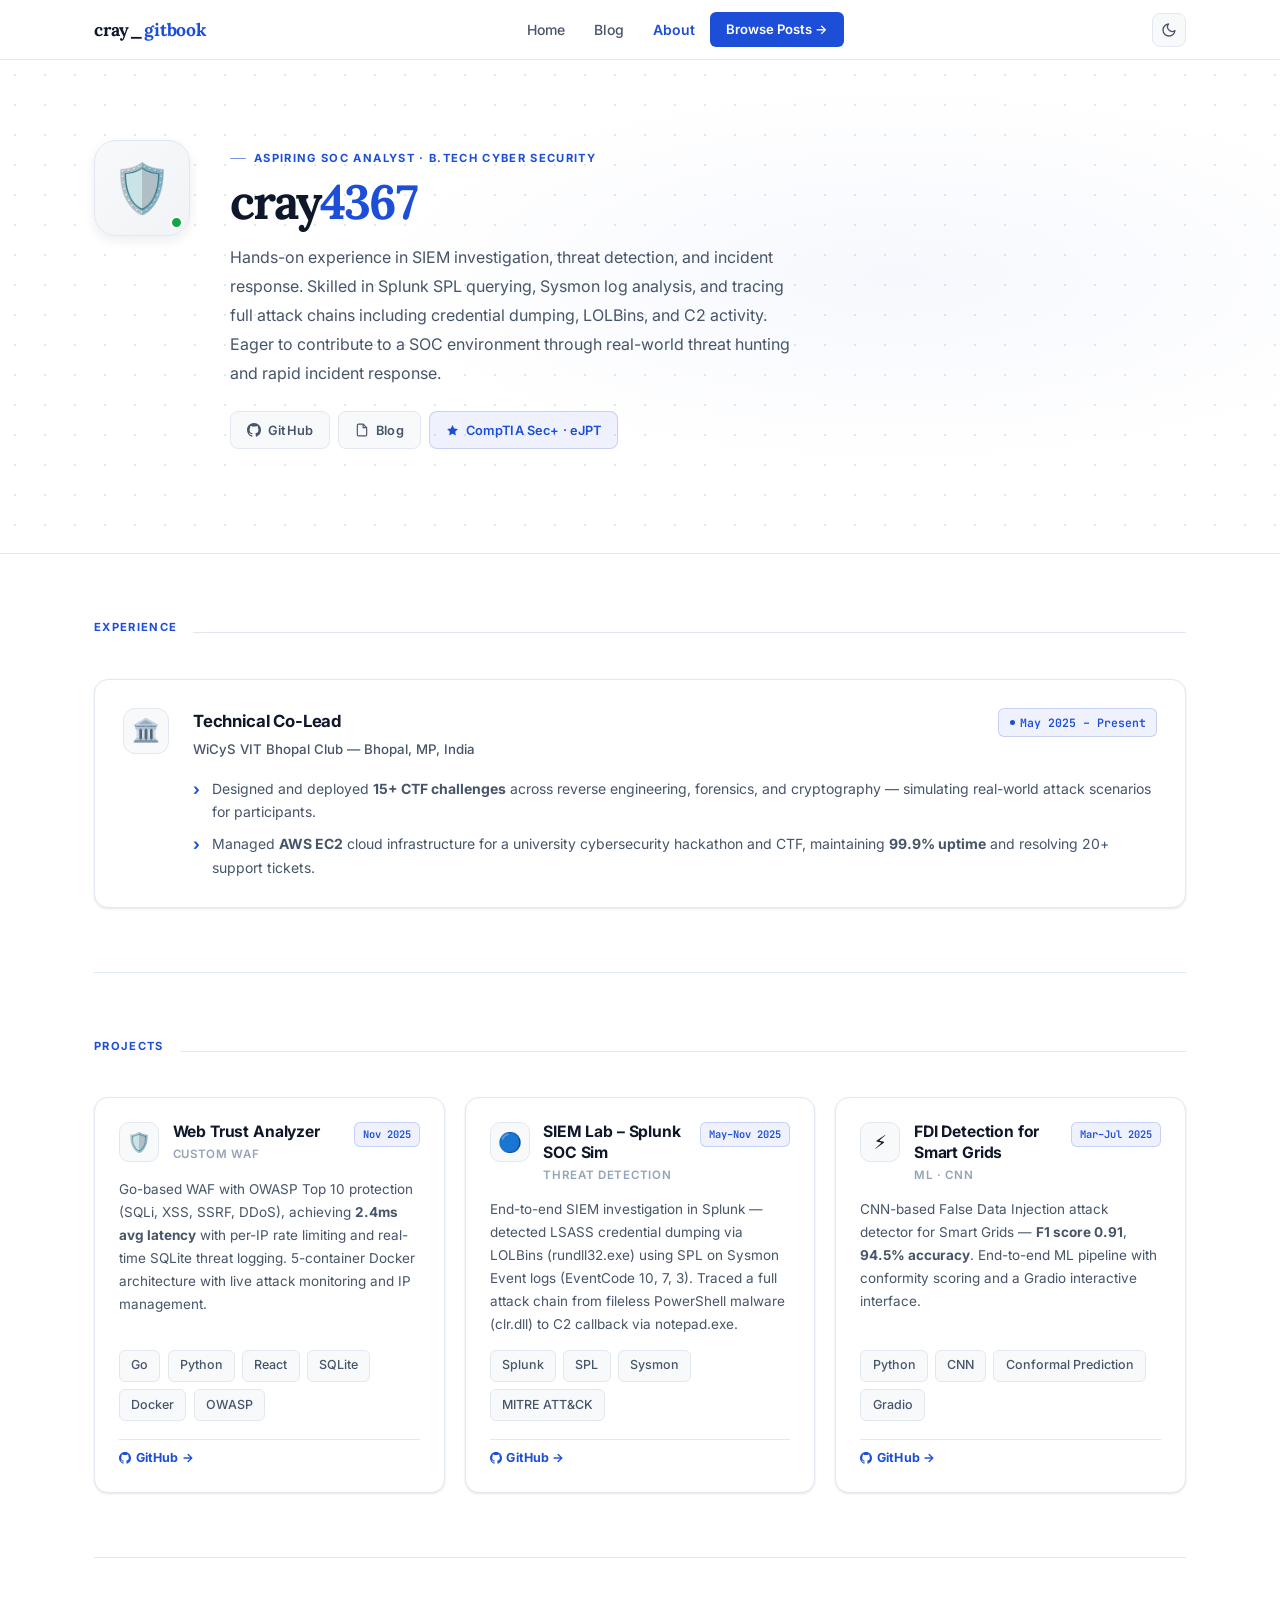
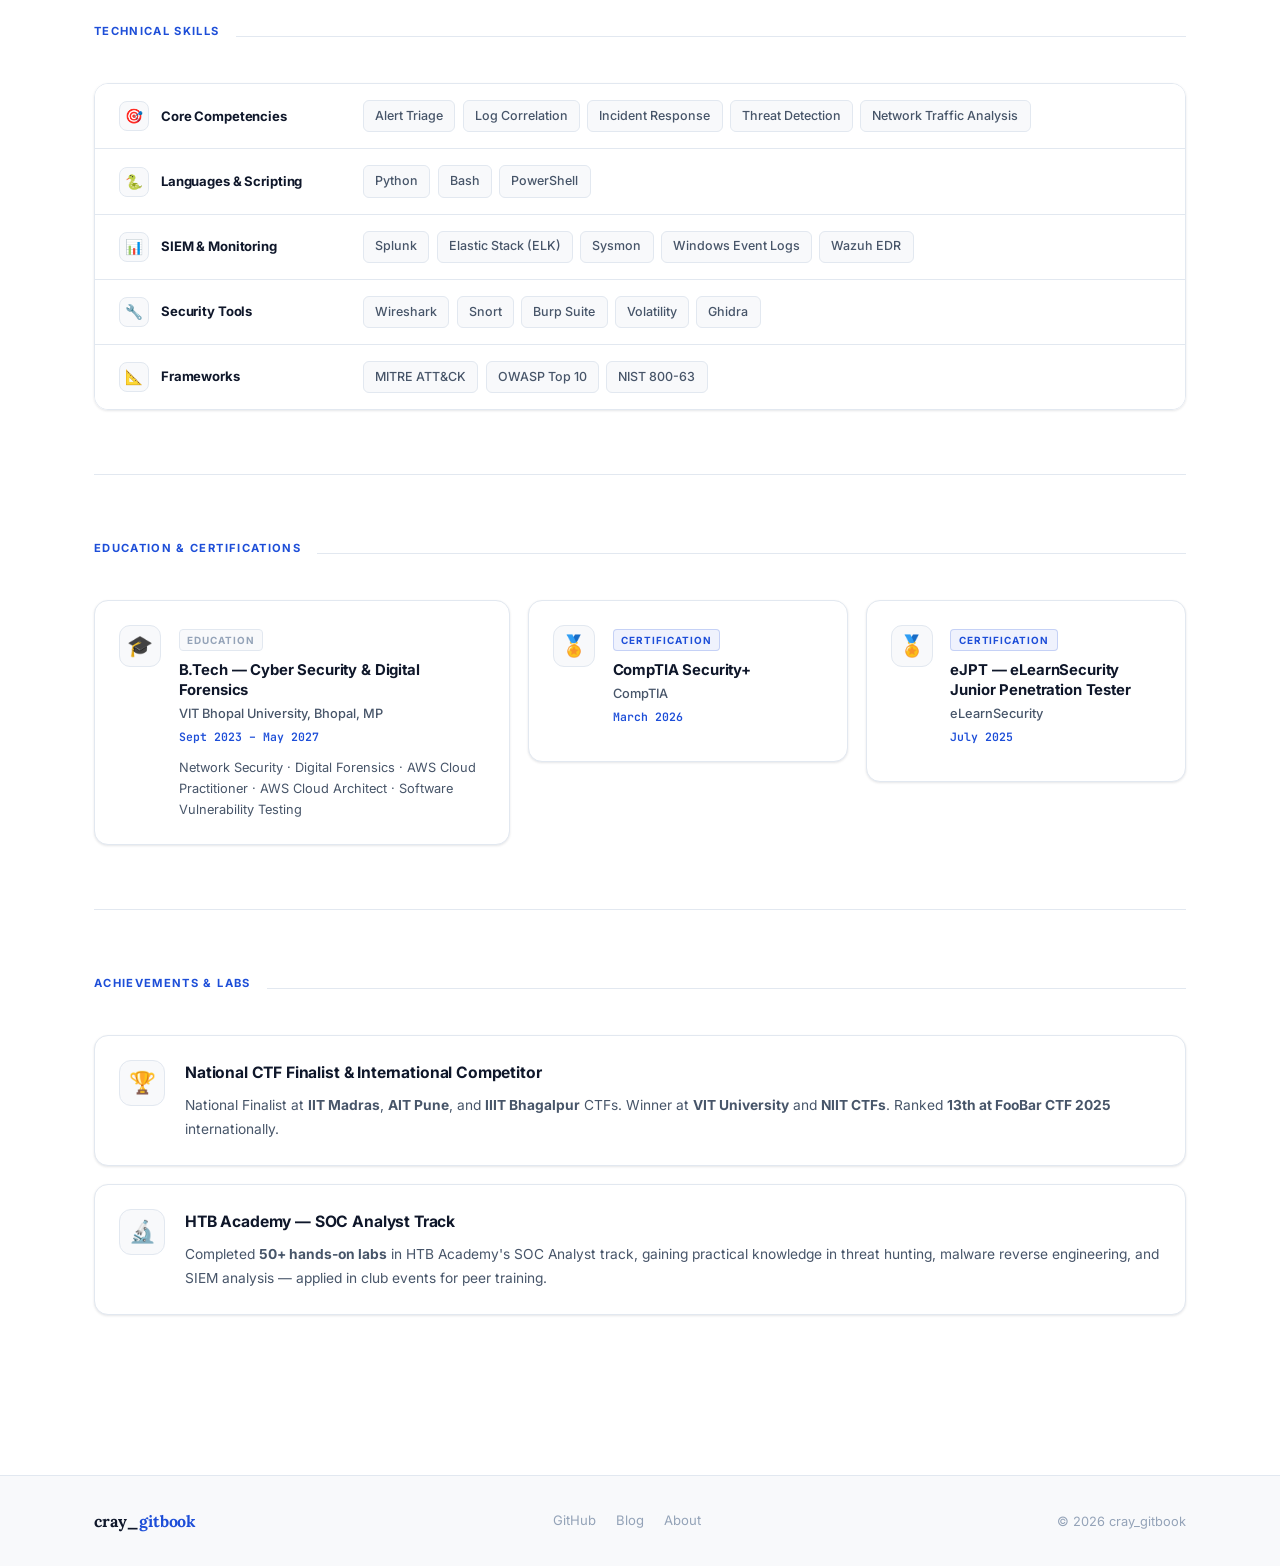
==== about.html @ 55d055e3 "remove stats box from portfolio hero" ====
<!DOCTYPE html>
<html lang="en">

<head>
    <meta charset="UTF-8" />
    <meta name="viewport" content="width=device-width, initial-scale=1.0" />
    <title>About — cray_gitbook | SOC Analyst</title>
    <meta name="description"
        content="Aspiring SOC Analyst. B.Tech Cyber Security at VIT Bhopal. SIEM, threat detection, incident response, CTF player." />
    <link rel="stylesheet" href="css/style.css" />
    <link rel="stylesheet" href="css/portfolio.css" />
</head>

<body>

    <nav class="nav" id="nav">
        <div class="nav-inner">
            <a href="index.html" class="nav-logo">cray_<span>gitbook</span></a>
            <ul class="nav-links" id="navLinks">
                <li><a href="index.html">Home</a></li>
                <li><a href="blog.html">Blog</a></li>
                <li><a href="about.html" class="active">About</a></li>
                <li><a href="blog.html" class="nav-cta">Browse Posts →</a></li>
            </ul>
            <div style="display:flex; align-items:center; gap:0.5rem;">
                <button class="theme-toggle" id="themeToggle" aria-label="Toggle dark mode" title="Toggle dark mode">
                    <!-- Moon (shown in light mode) -->
                    <svg class="icon-moon" width="16" height="16" viewBox="0 0 24 24" fill="none" stroke="currentColor"
                        stroke-width="2" stroke-linecap="round" stroke-linejoin="round">
                        <path d="M21 12.79A9 9 0 1 1 11.21 3 7 7 0 0 0 21 12.79z" />
                    </svg>
                    <!-- Sun (shown in dark mode) -->
                    <svg class="icon-sun" width="16" height="16" viewBox="0 0 24 24" fill="none" stroke="currentColor"
                        stroke-width="2" stroke-linecap="round" stroke-linejoin="round">
                        <circle cx="12" cy="12" r="5" />
                        <line x1="12" y1="1" x2="12" y2="3" />
                        <line x1="12" y1="21" x2="12" y2="23" />
                        <line x1="4.22" y1="4.22" x2="5.64" y2="5.64" />
                        <line x1="18.36" y1="18.36" x2="19.78" y2="19.78" />
                        <line x1="1" y1="12" x2="3" y2="12" />
                        <line x1="21" y1="12" x2="23" y2="12" />
                        <line x1="4.22" y1="19.78" x2="5.64" y2="18.36" />
                        <line x1="18.36" y1="5.64" x2="19.78" y2="4.22" />
                    </svg>
                </button>
                <button class="nav-toggle" id="navToggle" aria-label="Toggle menu">
                    <span></span><span></span><span></span>
                </button>
            </div>
        </div>
    </nav>

    <!-- ── HERO / PROFILE ── -->
    <section class="pf-hero">
        <div class="container">
            <div class="pf-hero-inner">

                <div class="pf-avatar-wrap">
                    <div class="pf-avatar">🛡️</div>
                    <div class="pf-status-dot" title="Open to opportunities"></div>
                </div>

                <div class="pf-hero-text">
                    <div class="pf-eyebrow">Aspiring SOC Analyst · B.Tech Cyber Security</div>
                    <h1 class="pf-name">cray<span class="accent">4367</span></h1>
                    <p class="pf-bio">
                        Hands-on experience in SIEM investigation, threat detection, and incident response.
                        Skilled in Splunk SPL querying, Sysmon log analysis, and tracing full attack chains
                        including credential dumping, LOLBins, and C2 activity. Eager to contribute to a
                        SOC environment through real-world threat hunting and rapid incident response.
                    </p>
                    <div class="pf-links">
                        <a class="pf-link" href="https://github.com/cray4367" target="_blank" rel="noopener">
                            <svg width="14" height="14" viewBox="0 0 24 24" fill="currentColor">
                                <path
                                    d="M12 0C5.37 0 0 5.37 0 12c0 5.31 3.435 9.795 8.205 11.385.6.105.825-.255.825-.57 0-.285-.015-1.23-.015-2.235-3.015.555-3.795-.735-4.035-1.41-.135-.345-.72-1.41-1.23-1.695-.42-.225-1.02-.78-.015-.795.945-.015 1.62.87 1.845 1.23 1.08 1.815 2.805 1.305 3.495.99.105-.78.42-1.305.765-1.605-2.67-.3-5.46-1.335-5.46-5.925 0-1.305.465-2.385 1.23-3.225-.12-.3-.54-1.53.12-3.18 0 0 1.005-.315 3.3 1.23.96-.27 1.98-.405 3-.405s2.04.135 3 .405c2.295-1.56 3.3-1.23 3.3-1.23.66 1.65.24 2.88.12 3.18.765.84 1.23 1.905 1.23 3.225 0 4.605-2.805 5.625-5.475 5.925.435.375.81 1.095.81 2.22 0 1.605-.015 2.895-.015 3.3 0 .315.225.69.825.57A12.02 12.02 0 0 0 24 12c0-6.63-5.37-12-12-12z" />
                            </svg>
                            GitHub
                        </a>
                        <a class="pf-link" href="blog.html">
                            <svg width="14" height="14" viewBox="0 0 24 24" fill="none" stroke="currentColor"
                                stroke-width="2">
                                <path d="M14 2H6a2 2 0 0 0-2 2v16a2 2 0 0 0 2 2h12a2 2 0 0 0 2-2V8z" />
                                <polyline points="14 2 14 8 20 8" />
                            </svg>
                            Blog
                        </a>
                        <a class="pf-link pf-link--badge" href="#certifications">
                            <svg width="13" height="13" viewBox="0 0 24 24" fill="currentColor">
                                <path
                                    d="M12 2L15.09 8.26L22 9.27L17 14.14L18.18 21.02L12 17.77L5.82 21.02L7 14.14L2 9.27L8.91 8.26L12 2Z" />
                            </svg>
                            CompTIA Sec+ · eJPT
                        </a>
                    </div>

                </div>

            </div>
        </div>
    </section>

    <div class="pf-body container">

        <!-- ── EXPERIENCE ── -->
        <section class="pf-section">
            <div class="pf-label-bar">
                <span class="section-eyebrow">Experience</span>
            </div>
            <div class="pf-exp-card">
                <div class="pf-exp-icon-wrap">🏛️</div>
                <div class="pf-exp-body">
                    <div class="pf-exp-top">
                        <div>
                            <h3 class="pf-exp-title">Technical Co-Lead</h3>
                            <div class="pf-exp-org">WiCyS VIT Bhopal Club — Bhopal, MP, India</div>
                        </div>
                        <span class="pf-date-pill">May 2025 – Present</span>
                    </div>
                    <ul class="pf-bullets">
                        <li>Designed and deployed <strong>15+ CTF challenges</strong> across reverse engineering,
                            forensics, and
                            cryptography — simulating real-world attack scenarios for participants.</li>
                        <li>Managed <strong>AWS EC2</strong> cloud infrastructure for a university cybersecurity
                            hackathon and CTF,
                            maintaining <strong>99.9% uptime</strong> and resolving 20+ support tickets.</li>
                    </ul>
                </div>
            </div>
        </section>

        <hr class="pf-divider" />

        <!-- ── PROJECTS ── -->
        <section class="pf-section">
            <div class="pf-label-bar">
                <span class="section-eyebrow">Projects</span>
            </div>
            <div class="pf-projects-grid">

                <div class="pf-project-card">
                    <div class="pf-project-header">
                        <div class="pf-project-header-left">
                            <div class="pf-project-icon-wrap">🛡️</div>
                            <div class="pf-project-title-block">
                                <h3 class="project-title">Web Trust Analyzer</h3>
                                <div class="pf-project-sub">Custom WAF</div>
                            </div>
                        </div>
                        <span class="pf-date-pill pf-date-pill--sm">Nov 2025</span>
                    </div>
                    <p class="project-desc">
                        Go-based WAF with OWASP Top 10 protection (SQLi, XSS, SSRF, DDoS), achieving
                        <strong>2.4ms avg latency</strong> with per-IP rate limiting and real-time SQLite threat
                        logging.
                        5-container Docker architecture with live attack monitoring and IP management.
                    </p>
                    <div class="chips">
                        <span class="chip">Go</span>
                        <span class="chip">Python</span>
                        <span class="chip">React</span>
                        <span class="chip">SQLite</span>
                        <span class="chip">Docker</span>
                        <span class="chip">OWASP</span>
                    </div>
                    <div class="project-links">
                        <a class="project-link" href="https://github.com/cray4367" target="_blank" rel="noopener">
                            <svg width="12" height="12" viewBox="0 0 24 24" fill="currentColor">
                                <path
                                    d="M12 0C5.37 0 0 5.37 0 12c0 5.31 3.435 9.795 8.205 11.385.6.105.825-.255.825-.57 0-.285-.015-1.23-.015-2.235-3.015.555-3.795-.735-4.035-1.41-.135-.345-.72-1.41-1.23-1.695-.42-.225-1.02-.78-.015-.795.945-.015 1.62.87 1.845 1.23 1.08 1.815 2.805 1.305 3.495.99.105-.78.42-1.305.765-1.605-2.67-.3-5.46-1.335-5.46-5.925 0-1.305.465-2.385 1.23-3.225-.12-.3-.54-1.53.12-3.18 0 0 1.005-.315 3.3 1.23.96-.27 1.98-.405 3-.405s2.04.135 3 .405c2.295-1.56 3.3-1.23 3.3-1.23.66 1.65.24 2.88.12 3.18.765.84 1.23 1.905 1.23 3.225 0 4.605-2.805 5.625-5.475 5.925.435.375.81 1.095.81 2.22 0 1.605-.015 2.895-.015 3.3 0 .315.225.69.825.57A12.02 12.02 0 0 0 24 12c0-6.63-5.37-12-12-12z" />
                            </svg>
                            GitHub →
                        </a>
                    </div>
                </div>

                <div class="pf-project-card">
                    <div class="pf-project-header">
                        <div class="pf-project-header-left">
                            <div class="pf-project-icon-wrap">🔵</div>
                            <div class="pf-project-title-block">
                                <h3 class="project-title">SIEM Lab – Splunk SOC Sim</h3>
                                <div class="pf-project-sub">Threat Detection</div>
                            </div>
                        </div>
                        <span class="pf-date-pill pf-date-pill--sm">May–Nov 2025</span>
                    </div>
                    <p class="project-desc">
                        End-to-end SIEM investigation in Splunk — detected LSASS credential dumping via LOLBins
                        (rundll32.exe) using SPL on Sysmon Event logs (EventCode 10, 7, 3). Traced a full attack
                        chain from fileless PowerShell malware (clr.dll) to C2 callback via notepad.exe.
                    </p>
                    <div class="chips">
                        <span class="chip">Splunk</span>
                        <span class="chip">SPL</span>
                        <span class="chip">Sysmon</span>
                        <span class="chip">MITRE ATT&amp;CK</span>
                    </div>
                    <div class="project-links">
                        <a class="project-link" href="https://github.com/cray4367" target="_blank" rel="noopener">
                            <svg width="12" height="12" viewBox="0 0 24 24" fill="currentColor">
                                <path
                                    d="M12 0C5.37 0 0 5.37 0 12c0 5.31 3.435 9.795 8.205 11.385.6.105.825-.255.825-.57 0-.285-.015-1.23-.015-2.235-3.015.555-3.795-.735-4.035-1.41-.135-.345-.72-1.41-1.23-1.695-.42-.225-1.02-.78-.015-.795.945-.015 1.62.87 1.845 1.23 1.08 1.815 2.805 1.305 3.495.99.105-.78.42-1.305.765-1.605-2.67-.3-5.46-1.335-5.46-5.925 0-1.305.465-2.385 1.23-3.225-.12-.3-.54-1.53.12-3.18 0 0 1.005-.315 3.3 1.23.96-.27 1.98-.405 3-.405s2.04.135 3 .405c2.295-1.56 3.3-1.23 3.3-1.23.66 1.65.24 2.88.12 3.18.765.84 1.23 1.905 1.23 3.225 0 4.605-2.805 5.625-5.475 5.925.435.375.81 1.095.81 2.22 0 1.605-.015 2.895-.015 3.3 0 .315.225.69.825.57A12.02 12.02 0 0 0 24 12c0-6.63-5.37-12-12-12z" />
                            </svg>
                            GitHub →
                        </a>
                    </div>
                </div>

                <div class="pf-project-card">
                    <div class="pf-project-header">
                        <div class="pf-project-header-left">
                            <div class="pf-project-icon-wrap">⚡</div>
                            <div class="pf-project-title-block">
                                <h3 class="project-title">FDI Detection for Smart Grids</h3>
                                <div class="pf-project-sub">ML · CNN</div>
                            </div>
                        </div>
                        <span class="pf-date-pill pf-date-pill--sm">Mar–Jul 2025</span>
                    </div>
                    <p class="project-desc">
                        CNN-based False Data Injection attack detector for Smart Grids — <strong>F1 score 0.91</strong>,
                        <strong>94.5% accuracy</strong>. End-to-end ML pipeline with conformity scoring and a
                        Gradio interactive interface.
                    </p>
                    <div class="chips">
                        <span class="chip">Python</span>
                        <span class="chip">CNN</span>
                        <span class="chip">Conformal Prediction</span>
                        <span class="chip">Gradio</span>
                    </div>
                    <div class="project-links">
                        <a class="project-link" href="https://github.com/cray4367" target="_blank" rel="noopener">
                            <svg width="12" height="12" viewBox="0 0 24 24" fill="currentColor">
                                <path
                                    d="M12 0C5.37 0 0 5.37 0 12c0 5.31 3.435 9.795 8.205 11.385.6.105.825-.255.825-.57 0-.285-.015-1.23-.015-2.235-3.015.555-3.795-.735-4.035-1.41-.135-.345-.72-1.41-1.23-1.695-.42-.225-1.02-.78-.015-.795.945-.015 1.62.87 1.845 1.23 1.08 1.815 2.805 1.305 3.495.99.105-.78.42-1.305.765-1.605-2.67-.3-5.46-1.335-5.46-5.925 0-1.305.465-2.385 1.23-3.225-.12-.3-.54-1.53.12-3.18 0 0 1.005-.315 3.3 1.23.96-.27 1.98-.405 3-.405s2.04.135 3 .405c2.295-1.56 3.3-1.23 3.3-1.23.66 1.65.24 2.88.12 3.18.765.84 1.23 1.905 1.23 3.225 0 4.605-2.805 5.625-5.475 5.925.435.375.81 1.095.81 2.22 0 1.605-.015 2.895-.015 3.3 0 .315.225.69.825.57A12.02 12.02 0 0 0 24 12c0-6.63-5.37-12-12-12z" />
                            </svg>
                            GitHub →
                        </a>
                    </div>
                </div>

            </div>
        </section>

        <hr class="pf-divider" />

        <!-- ── TECHNICAL SKILLS ── -->
        <section class="pf-section">
            <div class="pf-label-bar">
                <span class="section-eyebrow">Technical Skills</span>
            </div>
            <div class="pf-skills-table">
                <div class="pf-skill-row">
                    <div class="pf-skill-cat">
                        <div class="pf-skill-cat-icon">🎯</div>
                        <div class="pf-skill-cat-name">Core Competencies</div>
                    </div>
                    <div class="chips">
                        <span class="chip">Alert Triage</span>
                        <span class="chip">Log Correlation</span>
                        <span class="chip">Incident Response</span>
                        <span class="chip">Threat Detection</span>
                        <span class="chip">Network Traffic Analysis</span>
                    </div>
                </div>
                <div class="pf-skill-row">
                    <div class="pf-skill-cat">
                        <div class="pf-skill-cat-icon">🐍</div>
                        <div class="pf-skill-cat-name">Languages &amp; Scripting</div>
                    </div>
                    <div class="chips">
                        <span class="chip">Python</span>
                        <span class="chip">Bash</span>
                        <span class="chip">PowerShell</span>
                    </div>
                </div>
                <div class="pf-skill-row">
                    <div class="pf-skill-cat">
                        <div class="pf-skill-cat-icon">📊</div>
                        <div class="pf-skill-cat-name">SIEM &amp; Monitoring</div>
                    </div>
                    <div class="chips">
                        <span class="chip">Splunk</span>
                        <span class="chip">Elastic Stack (ELK)</span>
                        <span class="chip">Sysmon</span>
                        <span class="chip">Windows Event Logs</span>
                        <span class="chip">Wazuh EDR</span>
                    </div>
                </div>
                <div class="pf-skill-row">
                    <div class="pf-skill-cat">
                        <div class="pf-skill-cat-icon">🔧</div>
                        <div class="pf-skill-cat-name">Security Tools</div>
                    </div>
                    <div class="chips">
                        <span class="chip">Wireshark</span>
                        <span class="chip">Snort</span>
                        <span class="chip">Burp Suite</span>
                        <span class="chip">Volatility</span>
                        <span class="chip">Ghidra</span>
                    </div>
                </div>
                <div class="pf-skill-row">
                    <div class="pf-skill-cat">
                        <div class="pf-skill-cat-icon">📐</div>
                        <div class="pf-skill-cat-name">Frameworks</div>
                    </div>
                    <div class="chips">
                        <span class="chip">MITRE ATT&amp;CK</span>
                        <span class="chip">OWASP Top 10</span>
                        <span class="chip">NIST 800-63</span>
                    </div>
                </div>
            </div>
        </section>

        <hr class="pf-divider" />

        <!-- ── EDUCATION & CERTS ── -->
        <section class="pf-section" id="certifications">
            <div class="pf-label-bar">
                <span class="section-eyebrow">Education &amp; Certifications</span>
            </div>
            <div class="pf-creds-grid">

                <div class="pf-cred-card">
                    <div class="pf-cred-icon-wrap">🎓</div>
                    <div class="pf-cred-body">
                        <div class="pf-cred-badge">Education</div>
                        <h3 class="pf-cred-title">B.Tech — Cyber Security &amp; Digital Forensics</h3>
                        <div class="pf-cred-org">VIT Bhopal University, Bhopal, MP</div>
                        <div class="pf-cred-date">Sept 2023 – May 2027</div>
                        <p class="pf-cred-detail">
                            Network Security · Digital Forensics · AWS Cloud Practitioner · AWS Cloud Architect ·
                            Software Vulnerability Testing
                        </p>
                    </div>
                </div>

                <div class="pf-cred-card">
                    <div class="pf-cred-icon-wrap">🏅</div>
                    <div class="pf-cred-body">
                        <div class="pf-cred-badge pf-cred-badge--cert">Certification</div>
                        <h3 class="pf-cred-title">CompTIA Security+</h3>
                        <div class="pf-cred-org">CompTIA</div>
                        <div class="pf-cred-date">March 2026</div>
                    </div>
                </div>

                <div class="pf-cred-card">
                    <div class="pf-cred-icon-wrap">🏅</div>
                    <div class="pf-cred-body">
                        <div class="pf-cred-badge pf-cred-badge--cert">Certification</div>
                        <h3 class="pf-cred-title">eJPT — eLearnSecurity Junior Penetration Tester</h3>
                        <div class="pf-cred-org">eLearnSecurity</div>
                        <div class="pf-cred-date">July 2025</div>
                    </div>
                </div>

            </div>
        </section>

        <hr class="pf-divider" />

        <!-- ── ACHIEVEMENTS ── -->
        <section class="pf-section">
            <div class="pf-label-bar">
                <span class="section-eyebrow">Achievements &amp; Labs</span>
            </div>
            <div class="pf-achievements">
                <div class="pf-achieve-card">
                    <div class="pf-achieve-icon-wrap">🏆</div>
                    <div class="pf-achieve-body">
                        <h4 class="pf-achieve-title">National CTF Finalist &amp; International Competitor</h4>
                        <p class="pf-achieve-desc">
                            National Finalist at <strong>IIT Madras</strong>, <strong>AIT Pune</strong>, and
                            <strong>IIIT Bhagalpur</strong> CTFs.
                            Winner at <strong>VIT University</strong> and <strong>NIIT CTFs</strong>.
                            Ranked <strong>13th at FooBar CTF 2025</strong> internationally.
                        </p>
                    </div>
                </div>
                <div class="pf-achieve-card">
                    <div class="pf-achieve-icon-wrap">🔬</div>
                    <div class="pf-achieve-body">
                        <h4 class="pf-achieve-title">HTB Academy — SOC Analyst Track</h4>
                        <p class="pf-achieve-desc">
                            Completed <strong>50+ hands-on labs</strong> in HTB Academy's SOC Analyst track,
                            gaining practical knowledge in threat hunting, malware reverse engineering, and SIEM
                            analysis — applied in club events for peer training.
                        </p>
                    </div>
                </div>
            </div>
        </section>

    </div><!-- /pf-body -->

    <footer class="footer">
        <div class="footer-inner">
            <span class="nav-logo" style="font-size:1rem;">cray_<span style="color:var(--accent)">gitbook</span></span>
            <div class="footer-links">
                <a href="https://github.com/cray4367" target="_blank" rel="noopener">GitHub</a>
                <a href="blog.html">Blog</a>
                <a href="about.html">About</a>
            </div>
            <div class="footer-copy">&copy; 2026 cray_gitbook</div>
        </div>
    </footer>

    <script>
        // ── Dark Mode ──
        const root = document.documentElement;
        const THEME_KEY = 'cg-theme';

        function applyTheme(t) {
            root.setAttribute('data-theme', t);
            localStorage.setItem(THEME_KEY, t);
        }

        // Load saved preference; also respect OS preference as fallback
        const saved = localStorage.getItem(THEME_KEY);
        const prefersDark = window.matchMedia('(prefers-color-scheme: dark)').matches;
        applyTheme(saved || (prefersDark ? 'dark' : 'light'));

        document.getElementById('themeToggle').addEventListener('click', () => {
            const current = root.getAttribute('data-theme');
            applyTheme(current === 'dark' ? 'light' : 'dark');
        });

        // ── Nav ──
        document.getElementById('navToggle').addEventListener('click', () =>
            document.getElementById('navLinks').classList.toggle('open'));
        document.addEventListener('click', e => {
            if (!e.target.closest('.nav')) document.getElementById('navLinks').classList.remove('open');
        });
    </script>
</body>

</html>
---- css/style.css ----
/* ===========================================
   CRAY GITBOOK — Professional Theme
   Light + Dark Mode
   =========================================== */

@import url('https://fonts.googleapis.com/css2?family=Inter:wght@300;400;500;600;700&family=JetBrains+Mono:wght@400;500&family=Lora:wght@600;700&display=swap');

/* -------------------------------------------
   Design Tokens
   ------------------------------------------- */
:root {
  /* Backgrounds */
  --bg-base: #ffffff;
  --bg-surface: #f8f9fb;
  --bg-elevated: #f1f3f6;
  --bg-card: #ffffff;
  --bg-hover: #f4f6f9;

  /* Accent — navy-blue professional */
  --accent: #1d4ed8;
  --accent-hover: #1e40af;
  --accent-muted: rgba(29, 78, 216, 0.07);
  --accent-border: rgba(29, 78, 216, 0.2);

  /* Status */
  --green: #16a34a;
  --amber: #d97706;
  --red: #dc2626;
  --violet: #7c3aed;

  /* Text */
  --text-primary: #0f172a;
  --text-secondary: #475569;
  --text-muted: #94a3b8;
  --text-inverse: #ffffff;

  /* Borders */
  --border: #e2e8f0;
  --border-strong: #cbd5e1;
  --border-accent: rgba(29, 78, 216, 0.3);

  /* Typography */
  --font-body: 'Inter', system-ui, -apple-system, sans-serif;
  --font-serif: 'Lora', Georgia, serif;
  --font-mono: 'JetBrains Mono', 'Fira Code', monospace;

  /* Layout */
  --nav-h: 60px;
  --max-w: 1140px;

  /* Transitions */
  --t: all 0.16s ease;

  /* Shadows */
  --shadow-sm: 0 1px 3px rgba(15, 23, 42, 0.07), 0 1px 2px rgba(15, 23, 42, 0.04);
  --shadow-md: 0 4px 12px rgba(15, 23, 42, 0.08);
  --shadow-lg: 0 8px 28px rgba(15, 23, 42, 0.12);
}

/* -------------------------------------------
   Dark Mode Tokens
   ------------------------------------------- */
[data-theme="dark"] {
  /* Backgrounds */
  --bg-base: #0d1117;
  --bg-surface: #161b22;
  --bg-elevated: #1c2128;
  --bg-card: #161b22;
  --bg-hover: #21262d;

  /* Accent stays recognisable — slightly lighter in dark */
  --accent: #60a5fa;
  --accent-hover: #93c5fd;
  --accent-muted: rgba(96, 165, 250, 0.1);
  --accent-border: rgba(96, 165, 250, 0.25);

  /* Status */
  --green: #4ade80;
  --amber: #fbbf24;
  --red: #f87171;
  --violet: #a78bfa;

  /* Text */
  --text-primary: #e6edf3;
  --text-secondary: #8b949e;
  --text-muted: #484f58;
  --text-inverse: #0d1117;

  /* Borders */
  --border: #30363d;
  --border-strong: #3d444d;
  --border-accent: rgba(96, 165, 250, 0.3);

  /* Shadows (darker for dark bg) */
  --shadow-sm: 0 1px 3px rgba(1, 4, 9, 0.4);
  --shadow-md: 0 4px 12px rgba(1, 4, 9, 0.5);
  --shadow-lg: 0 8px 28px rgba(1, 4, 9, 0.7);
}

/* -------------------------------------------
   Reset
   ------------------------------------------- */
*,
*::before,
*::after {
  box-sizing: border-box;
  margin: 0;
  padding: 0;
}

html {
  scroll-behavior: smooth;
}

body {
  background: var(--bg-base);
  color: var(--text-primary);
  font-family: var(--font-body);
  line-height: 1.65;
  -webkit-font-smoothing: antialiased;
  min-height: 100vh;
}

a {
  color: inherit;
  text-decoration: none;
}

img {
  max-width: 100%;
  height: auto;
  display: block;
}

button {
  cursor: pointer;
  background: none;
  border: none;
  font-family: inherit;
}

/* Scrollbar */
::-webkit-scrollbar {
  width: 5px;
}

::-webkit-scrollbar-track {
  background: var(--bg-surface);
}

::-webkit-scrollbar-thumb {
  background: var(--border-strong);
  border-radius: 99px;
}

::-webkit-scrollbar-thumb:hover {
  background: var(--accent);
}

/* -------------------------------------------
   Navigation
   ------------------------------------------- */
.nav {
  position: fixed;
  inset: 0 0 auto 0;
  height: var(--nav-h);
  z-index: 100;
  background: rgba(255, 255, 255, 0.92);
  backdrop-filter: blur(12px);
  border-bottom: 1px solid var(--border);
  transition: background 0.2s ease, border-color 0.2s ease;
}

[data-theme="dark"] .nav {
  background: rgba(13, 17, 23, 0.92);
}

.nav-inner {
  max-width: var(--max-w);
  margin: 0 auto;
  padding: 0 1.5rem;
  height: 100%;
  display: flex;
  align-items: center;
  justify-content: space-between;
}

.nav-logo {
  font-family: var(--font-serif);
  font-size: 1.1rem;
  font-weight: 700;
  color: var(--text-primary);
  letter-spacing: -0.01em;
}

.nav-logo span {
  color: var(--accent);
}

.nav-links {
  display: flex;
  align-items: center;
  gap: 0.1rem;
  list-style: none;
}

.nav-links a {
  display: block;
  padding: 0.4rem 0.85rem;
  font-size: 0.875rem;
  font-weight: 500;
  color: var(--text-secondary);
  border-radius: 6px;
  transition: var(--t);
}

.nav-links a:hover {
  color: var(--text-primary);
  background: var(--bg-elevated);
}

.nav-links a.active {
  color: var(--accent);
  font-weight: 600;
}

.nav-cta {
  background: var(--accent) !important;
  color: white !important;
  border-radius: 7px;
  font-size: 0.82rem !important;
  font-weight: 600 !important;
  padding: 0.4rem 1rem !important;
}

.nav-cta:hover {
  background: var(--accent-hover) !important;
}

/* Dark Mode Toggle Button */
.theme-toggle {
  display: flex;
  align-items: center;
  justify-content: center;
  width: 34px;
  height: 34px;
  border-radius: 8px;
  border: 1px solid var(--border);
  background: var(--bg-surface);
  color: var(--text-secondary);
  cursor: pointer;
  transition: var(--t);
  flex-shrink: 0;
}

.theme-toggle:hover {
  color: var(--accent);
  border-color: var(--accent-border);
  background: var(--accent-muted);
}

.theme-toggle .icon-moon {
  display: block;
}

.theme-toggle .icon-sun {
  display: none;
}

[data-theme="dark"] .theme-toggle .icon-moon {
  display: none;
}

[data-theme="dark"] .theme-toggle .icon-sun {
  display: block;
}

.nav-toggle {
  display: none;
  flex-direction: column;
  gap: 4px;
  padding: 4px;
}

.nav-toggle span {
  display: block;
  width: 20px;
  height: 2px;
  background: var(--text-primary);
  border-radius: 2px;
  transition: var(--t);
}

/* -------------------------------------------
   Layout
   ------------------------------------------- */
.container {
  max-width: var(--max-w);
  margin: 0 auto;
  padding: 0 1.5rem;
}

.page-wrapper {
  padding-top: var(--nav-h);
}

.section {
  padding: 4.5rem 0;
}

.section-sm {
  padding: 2.5rem 0;
}

.section-eyebrow {
  display: inline-block;
  font-size: 0.7rem;
  font-weight: 700;
  letter-spacing: 0.12em;
  text-transform: uppercase;
  color: var(--accent);
  margin-bottom: 0.65rem;
}

.section-title {
  font-family: var(--font-serif);
  font-size: clamp(1.55rem, 3vw, 2.15rem);
  font-weight: 700;
  color: var(--text-primary);
  letter-spacing: -0.02em;
  line-height: 1.25;
  margin-bottom: 0.6rem;
}

.section-sub {
  font-size: 0.95rem;
  color: var(--text-secondary);
}

/* -------------------------------------------
   Hero
   ------------------------------------------- */
.hero {
  padding: calc(var(--nav-h) + 4.5rem) 0 5rem;
  background: var(--bg-base);
  border-bottom: 1px solid var(--border);
  position: relative;
  overflow: hidden;
}

/* Subtle dot pattern */
.hero::before {
  content: '';
  position: absolute;
  inset: 0;
  background-image: radial-gradient(circle, #e2e8f0 1px, transparent 1px);
  background-size: 28px 28px;
  opacity: 0.6;
  pointer-events: none;
}

.hero-inner {
  max-width: var(--max-w);
  margin: 0 auto;
  padding: 0 1.5rem;
  display: grid;
  grid-template-columns: 1fr auto;
  gap: 3rem;
  align-items: center;
  position: relative;
}

.hero-label {
  display: inline-flex;
  align-items: center;
  gap: 0.5rem;
  font-size: 0.78rem;
  font-weight: 600;
  letter-spacing: 0.08em;
  text-transform: uppercase;
  color: var(--text-muted);
  margin-bottom: 1.25rem;
}

.hero-label::before {
  content: '';
  width: 20px;
  height: 1px;
  background: var(--text-muted);
}

.hero-title {
  font-family: var(--font-serif);
  font-size: clamp(2.2rem, 5vw, 3.6rem);
  font-weight: 700;
  line-height: 1.15;
  letter-spacing: -0.03em;
  color: var(--text-primary);
  margin-bottom: 1.25rem;
}

.hero-title .accent {
  color: var(--accent);
}

.hero-desc {
  font-size: 1.05rem;
  color: var(--text-secondary);
  max-width: 480px;
  line-height: 1.75;
  margin-bottom: 2rem;
}

.hero-actions {
  display: flex;
  gap: 0.75rem;
  flex-wrap: wrap;
}

.hero-meta {
  display: flex;
  gap: 2.5rem;
  margin-top: 3.5rem;
  padding-top: 2rem;
  border-top: 1px solid var(--border);
}

.hero-meta-num {
  font-family: var(--font-serif);
  font-size: 1.85rem;
  font-weight: 700;
  color: var(--text-primary);
  line-height: 1;
}

.hero-meta-label {
  font-size: 0.78rem;
  color: var(--text-muted);
  margin-top: 0.25rem;
  font-weight: 500;
}

.hero-card {
  width: 170px;
  height: 170px;
  background: var(--bg-surface);
  border: 1px solid var(--border);
  border-radius: 16px;
  display: flex;
  align-items: center;
  justify-content: center;
  font-size: 4rem;
  flex-shrink: 0;
  box-shadow: var(--shadow-sm);
}

/* -------------------------------------------
   Buttons
   ------------------------------------------- */
.btn {
  display: inline-flex;
  align-items: center;
  gap: 0.4rem;
  padding: 0.6rem 1.25rem;
  border-radius: 8px;
  font-size: 0.875rem;
  font-weight: 600;
  transition: var(--t);
  white-space: nowrap;
}

.btn-primary {
  background: var(--accent);
  color: #fff;
}

.btn-primary:hover {
  background: var(--accent-hover);
  box-shadow: 0 4px 12px rgba(29, 78, 216, 0.25);
  transform: translateY(-1px);
}

.btn-secondary {
  background: var(--bg-surface);
  color: var(--text-primary);
  border: 1px solid var(--border-strong);
}

.btn-secondary:hover {
  background: var(--bg-elevated);
  border-color: var(--accent-border);
}

.btn-ghost {
  background: transparent;
  color: var(--text-secondary);
  border: 1px solid var(--border);
}

.btn-ghost:hover {
  color: var(--text-primary);
  border-color: var(--border-strong);
  background: var(--bg-surface);
}

/* -------------------------------------------
   Post Cards
   ------------------------------------------- */
.posts-grid {
  display: grid;
  grid-template-columns: repeat(auto-fill, minmax(310px, 1fr));
  gap: 1.25rem;
}

.post-card {
  background: var(--bg-card);
  border: 1px solid var(--border);
  border-radius: 12px;
  padding: 1.35rem;
  cursor: pointer;
  transition: var(--t);
  display: flex;
  flex-direction: column;
  gap: 0.65rem;
  box-shadow: var(--shadow-sm);
}

.post-card:hover {
  border-color: var(--accent-border);
  transform: translateY(-2px);
  box-shadow: var(--shadow-md);
}

.post-card-meta {
  display: flex;
  align-items: center;
  gap: 0.6rem;
  flex-wrap: wrap;
}

.post-card-date {
  font-size: 0.75rem;
  color: var(--text-muted);
  font-family: var(--font-mono);
}

.post-card-title {
  font-size: 1.02rem;
  font-weight: 600;
  color: var(--text-primary);
  line-height: 1.4;
  letter-spacing: -0.01em;
  transition: var(--t);
}

.post-card:hover .post-card-title {
  color: var(--accent);
}

.post-card-desc {
  font-size: 0.85rem;
  color: var(--text-secondary);
  line-height: 1.6;
  display: -webkit-box;
  -webkit-line-clamp: 2;
  line-clamp: 2;
  -webkit-box-orient: vertical;
  overflow: hidden;
}

.post-card-tags {
  display: flex;
  flex-wrap: wrap;
  gap: 0.35rem;
  margin-top: auto;
}

.post-card-footer {
  display: flex;
  justify-content: flex-end;
  padding-top: 0.65rem;
  border-top: 1px solid var(--border);
  margin-top: 0.35rem;
}

.read-link {
  font-size: 0.8rem;
  font-weight: 600;
  color: var(--accent);
}

/* -------------------------------------------
   Badges & Tags
   ------------------------------------------- */
.badge {
  display: inline-flex;
  align-items: center;
  gap: 0.25rem;
  padding: 0.2rem 0.6rem;
  border-radius: 5px;
  font-size: 0.72rem;
  font-weight: 600;
  letter-spacing: 0.02em;
}

.badge-article {
  background: rgba(22, 163, 74, 0.08);
  color: var(--green);
  border: 1px solid rgba(22, 163, 74, 0.2);
}

.badge-ctf {
  background: var(--accent-muted);
  color: var(--accent);
  border: 1px solid var(--accent-border);
}

.tag {
  display: inline-block;
  padding: 0.18rem 0.55rem;
  font-size: 0.7rem;
  font-weight: 500;
  font-family: var(--font-mono);
  color: var(--text-muted);
  background: var(--bg-surface);
  border: 1px solid var(--border);
  border-radius: 4px;
  transition: var(--t);
}

.tag:hover {
  color: var(--accent);
  border-color: var(--accent-border);
}

/* -------------------------------------------
   Search & Filters
   ------------------------------------------- */
.search-area {
  display: flex;
  flex-direction: column;
  gap: 0.85rem;
  margin-bottom: 2rem;
}

.search-bar {
  position: relative;
}

.search-bar svg {
  position: absolute;
  left: 0.9rem;
  top: 50%;
  transform: translateY(-50%);
  color: var(--text-muted);
  width: 16px;
  height: 16px;
}

.search-input {
  width: 100%;
  padding: 0.75rem 0.9rem 0.75rem 2.6rem;
  background: var(--bg-base);
  border: 1px solid var(--border-strong);
  border-radius: 8px;
  color: var(--text-primary);
  font-size: 0.9rem;
  font-family: var(--font-body);
  outline: none;
  transition: var(--t);
  box-shadow: var(--shadow-sm);
}

.search-input::placeholder {
  color: var(--text-muted);
}

.search-input:focus {
  border-color: var(--accent);
  box-shadow: 0 0 0 3px var(--accent-muted);
}

.filter-tabs {
  display: flex;
  gap: 0.4rem;
  flex-wrap: wrap;
}

.filter-tab {
  padding: 0.4rem 0.9rem;
  border-radius: 7px;
  font-size: 0.82rem;
  font-weight: 500;
  color: var(--text-secondary);
  background: var(--bg-surface);
  border: 1px solid var(--border);
  transition: var(--t);
}

.filter-tab:hover {
  color: var(--text-primary);
}

.filter-tab.active {
  background: var(--accent);
  color: #fff;
  border-color: var(--accent);
}

/* -------------------------------------------
   Skills / Feature Cards
   ------------------------------------------- */
.skills-grid {
  display: grid;
  grid-template-columns: repeat(auto-fill, minmax(210px, 1fr));
  gap: 1rem;
}

.skill-card {
  background: var(--bg-base);
  border: 1px solid var(--border);
  border-radius: 10px;
  padding: 1.1rem;
  transition: var(--t);
  box-shadow: var(--shadow-sm);
}

.skill-card:hover {
  border-color: var(--accent-border);
  transform: translateY(-2px);
  box-shadow: var(--shadow-md);
}

.skill-icon {
  font-size: 1.5rem;
  margin-bottom: 0.6rem;
}

.skill-name {
  font-size: 0.88rem;
  font-weight: 600;
  color: var(--text-primary);
  margin-bottom: 0.2rem;
}

.skill-desc {
  font-size: 0.76rem;
  color: var(--text-muted);
  line-height: 1.5;
}

.chips {
  display: flex;
  flex-wrap: wrap;
  gap: 0.45rem;
}

.chip {
  display: inline-block;
  padding: 0.3rem 0.7rem;
  background: var(--bg-surface);
  border: 1px solid var(--border);
  border-radius: 6px;
  font-size: 0.78rem;
  font-weight: 500;
  color: var(--text-secondary);
  transition: var(--t);
}

.chip:hover {
  border-color: var(--accent-border);
  color: var(--accent);
}

/* -------------------------------------------
   Projects Grid
   ------------------------------------------- */
.projects-grid {
  display: grid;
  grid-template-columns: repeat(auto-fill, minmax(290px, 1fr));
  gap: 1.1rem;
}

.project-card {
  background: var(--bg-card);
  border: 1px solid var(--border);
  border-radius: 10px;
  padding: 1.35rem;
  transition: var(--t);
  display: flex;
  flex-direction: column;
  gap: 0.65rem;
  box-shadow: var(--shadow-sm);
}

.project-card:hover {
  border-color: var(--accent-border);
  transform: translateY(-2px);
  box-shadow: var(--shadow-md);
}

.project-title {
  font-size: 1rem;
  font-weight: 600;
  color: var(--text-primary);
}

.project-desc {
  font-size: 0.84rem;
  color: var(--text-secondary);
  line-height: 1.6;
  flex: 1;
}

.project-links {
  display: flex;
  gap: 0.75rem;
  margin-top: 0.25rem;
}

.project-link {
  display: inline-flex;
  align-items: center;
  gap: 0.25rem;
  font-size: 0.8rem;
  font-weight: 600;
  color: var(--accent);
  transition: var(--t);
}

.project-link:hover {
  color: var(--accent-hover);
}

/* -------------------------------------------
   Post Layout
   ------------------------------------------- */
.post-layout {
  display: grid;
  grid-template-columns: 1fr 240px;
  gap: 3rem;
  align-items: start;
  max-width: 1060px;
  margin: 0 auto;
  padding: 3rem 1.5rem 5rem;
}

.post-header {
  margin-bottom: 2.5rem;
  padding-bottom: 1.75rem;
  border-bottom: 1px solid var(--border);
}

.post-title {
  font-family: var(--font-serif);
  font-size: clamp(1.65rem, 4vw, 2.5rem);
  font-weight: 700;
  letter-spacing: -0.03em;
  line-height: 1.2;
  color: var(--text-primary);
  margin: 1rem 0 1.1rem;
}

.post-meta-row {
  display: flex;
  align-items: center;
  gap: 0.85rem;
  flex-wrap: wrap;
  margin-bottom: 0.75rem;
}

.post-date {
  font-family: var(--font-mono);
  font-size: 0.79rem;
  color: var(--text-muted);
}

/* -------------------------------------------
   Markdown Content
   ------------------------------------------- */
.post-content {
  color: var(--text-secondary);
  line-height: 1.85;
  font-size: 1.02rem;
}

.post-content h1,
.post-content h2,
.post-content h3,
.post-content h4 {
  font-family: var(--font-serif);
  color: var(--text-primary);
  font-weight: 700;
  line-height: 1.3;
  letter-spacing: -0.02em;
  margin: 2rem 0 0.75rem;
}

.post-content h1 {
  font-size: 1.85rem;
}

.post-content h2 {
  font-size: 1.4rem;
  border-bottom: 1px solid var(--border);
  padding-bottom: 0.4rem;
}

.post-content h3 {
  font-size: 1.15rem;
}

.post-content h4 {
  font-size: 1rem;
}

.post-content p {
  margin-bottom: 1.1rem;
}

.post-content a {
  color: var(--accent);
  text-decoration: underline;
  text-underline-offset: 3px;
}

.post-content a:hover {
  color: var(--accent-hover);
}

.post-content strong {
  color: var(--text-primary);
  font-weight: 600;
}

.post-content ul,
.post-content ol {
  padding-left: 1.4rem;
  margin-bottom: 1.1rem;
}

.post-content li {
  margin-bottom: 0.35rem;
}

.post-content blockquote {
  margin: 1.5rem 0;
  padding: 0.9rem 1.15rem;
  border-left: 3px solid var(--accent);
  background: var(--accent-muted);
  border-radius: 0 6px 6px 0;
}

.post-content blockquote p {
  margin: 0;
}

.post-content code {
  font-family: var(--font-mono);
  font-size: 0.87em;
  background: var(--bg-elevated);
  color: #1d4ed8;
  padding: 0.15em 0.4em;
  border-radius: 4px;
  border: 1px solid var(--border);
}

.post-content pre {
  margin: 1.5rem 0;
  border-radius: 10px;
  overflow: hidden;
  border: 1px solid var(--border-strong);
  box-shadow: var(--shadow-sm);
}

.post-content pre code {
  background: #0f172a;
  color: #e2e8f0;
  padding: 0;
  border: none;
  font-size: 0.875rem;
  display: block;
  overflow-x: auto;
  padding: 1.25rem;
  line-height: 1.7;
}

.post-content img {
  max-width: 100%;
  height: auto;
  border-radius: 8px;
  border: 1px solid var(--border);
  margin: 1.5rem 0;
  box-shadow: var(--shadow-sm);
}

.post-content table {
  width: 100%;
  border-collapse: collapse;
  margin: 1.5rem 0;
  font-size: 0.875rem;
  border-radius: 8px;
  overflow: hidden;
  border: 1px solid var(--border);
  box-shadow: var(--shadow-sm);
}

.post-content th {
  background: var(--bg-surface);
  color: var(--text-primary);
  font-weight: 600;
  text-align: left;
  padding: 0.65rem 0.9rem;
  border-bottom: 1px solid var(--border-strong);
}

.post-content td {
  padding: 0.6rem 0.9rem;
  border-top: 1px solid var(--border);
}

.post-content tr:nth-child(even) td {
  background: var(--bg-surface);
}

.post-content hr {
  margin: 2rem 0;
  border: none;
  border-top: 1px solid var(--border);
}

/* -------------------------------------------
   Table of Contents
   ------------------------------------------- */
.toc-sidebar {
  position: sticky;
  top: calc(var(--nav-h) + 1.5rem);
}

.toc-card {
  background: var(--bg-surface);
  border: 1px solid var(--border);
  border-radius: 10px;
  padding: 1.1rem;
}

.toc-label {
  font-size: 0.7rem;
  font-weight: 700;
  letter-spacing: 0.1em;
  text-transform: uppercase;
  color: var(--text-muted);
  margin-bottom: 0.85rem;
}

.toc-list {
  list-style: none;
  display: flex;
  flex-direction: column;
  gap: 0.05rem;
}

.toc-item a {
  display: block;
  font-size: 0.8rem;
  color: var(--text-muted);
  padding: 0.3rem 0.55rem;
  border-radius: 5px;
  border-left: 2px solid transparent;
  transition: var(--t);
  line-height: 1.4;
}

.toc-item a:hover,
.toc-item a.active {
  color: var(--accent);
  background: var(--accent-muted);
  border-left-color: var(--accent);
}

.toc-item.h3 a {
  padding-left: 1.1rem;
}

.toc-item.h4 a {
  padding-left: 1.75rem;
}

/* -------------------------------------------
   About Page
   ------------------------------------------- */
.about-hero {
  display: grid;
  grid-template-columns: auto 1fr;
  gap: 2rem;
  align-items: center;
  padding: 2.25rem;
  background: var(--bg-surface);
  border: 1px solid var(--border);
  border-radius: 14px;
  margin-bottom: 1.75rem;
  box-shadow: var(--shadow-sm);
}

.about-avatar {
  width: 100px;
  height: 100px;
  border-radius: 14px;
  background: var(--bg-elevated);
  border: 1px solid var(--border);
  display: flex;
  align-items: center;
  justify-content: center;
  font-size: 3rem;
  flex-shrink: 0;
}

.about-name {
  font-family: var(--font-serif);
  font-size: 1.75rem;
  font-weight: 700;
  letter-spacing: -0.02em;
  color: var(--text-primary);
  margin-bottom: 0.15rem;
}

.about-handle {
  font-family: var(--font-mono);
  font-size: 0.85rem;
  color: var(--accent);
  margin-bottom: 0.65rem;
}

.about-bio {
  font-size: 0.9rem;
  color: var(--text-secondary);
  line-height: 1.7;
  max-width: 580px;
}

.contact-row {
  display: flex;
  gap: 0.65rem;
  margin-top: 1rem;
  flex-wrap: wrap;
}

.contact-link {
  display: inline-flex;
  align-items: center;
  gap: 0.35rem;
  padding: 0.4rem 0.85rem;
  background: var(--bg-base);
  border: 1px solid var(--border);
  border-radius: 7px;
  font-size: 0.8rem;
  font-weight: 600;
  color: var(--text-secondary);
  transition: var(--t);
}

.contact-link:hover {
  border-color: var(--accent-border);
  color: var(--accent);
}

.timeline {
  padding-left: 1.25rem;
  border-left: 2px solid var(--border);
}

.timeline-item {
  padding: 0 0 1.75rem 1.25rem;
  position: relative;
}

.timeline-item::before {
  content: '';
  position: absolute;
  left: -5px;
  top: 5px;
  width: 8px;
  height: 8px;
  border-radius: 50%;
  background: var(--accent);
  border: 2px solid var(--bg-base);
}

.timeline-date {
  font-family: var(--font-mono);
  font-size: 0.75rem;
  color: var(--text-muted);
  margin-bottom: 0.2rem;
}

.timeline-title {
  font-size: 0.95rem;
  font-weight: 600;
  color: var(--text-primary);
  margin-bottom: 0.15rem;
}

.timeline-sub {
  font-size: 0.82rem;
  color: var(--text-muted);
}

/* -------------------------------------------
   Back Button
   ------------------------------------------- */
.back-btn {
  display: inline-flex;
  align-items: center;
  gap: 0.35rem;
  font-size: 0.82rem;
  font-weight: 500;
  color: var(--text-muted);
  padding: 0.45rem 0.9rem;
  background: var(--bg-surface);
  border: 1px solid var(--border);
  border-radius: 7px;
  margin-bottom: 2rem;
  transition: var(--t);
}

.back-btn:hover {
  color: var(--text-primary);
  border-color: var(--border-strong);
}

/* -------------------------------------------
   Misc
   ------------------------------------------- */
.divider {
  border: none;
  border-top: 1px solid var(--border);
  margin: 3rem 0;
}

.state-box {
  text-align: center;
  padding: 5rem 1rem;
  color: var(--text-muted);
}

.state-box .state-icon {
  font-size: 2.5rem;
  margin-bottom: 0.85rem;
}

.state-box .state-msg {
  font-size: 1rem;
  color: var(--text-secondary);
  margin-bottom: 0.4rem;
}

.state-box .state-sub {
  font-size: 0.85rem;
}

.skeleton {
  background: linear-gradient(90deg, var(--bg-surface) 25%, var(--bg-elevated) 50%, var(--bg-surface) 75%);
  background-size: 200% 100%;
  animation: shimmer 1.4s infinite;
  border-radius: 8px;
}

@keyframes shimmer {
  0% {
    background-position: 200% 0;
  }

  100% {
    background-position: -200% 0;
  }
}

/* -------------------------------------------
   Footer
   ------------------------------------------- */
.footer {
  border-top: 1px solid var(--border);
  background: var(--bg-surface);
  padding: 2rem 0;
}

.footer-inner {
  max-width: var(--max-w);
  margin: 0 auto;
  padding: 0 1.5rem;
  display: flex;
  align-items: center;
  justify-content: space-between;
  flex-wrap: wrap;
  gap: 1rem;
}

.footer-links {
  display: flex;
  gap: 1.25rem;
}

.footer-links a {
  font-size: 0.82rem;
  color: var(--text-muted);
  transition: var(--t);
}

.footer-links a:hover {
  color: var(--text-primary);
}

.footer-copy {
  font-size: 0.8rem;
  color: var(--text-muted);
}

/* -------------------------------------------
   highlight.js — light overrides
   ------------------------------------------- */
.hljs {
  background: #0f172a !important;
}

/* -------------------------------------------
   Utilities
   ------------------------------------------- */
.flex {
  display: flex;
}

.items-center {
  align-items: center;
}

.gap-sm {
  gap: 0.5rem;
}

.hidden {
  display: none !important;
}

/* -------------------------------------------
   Responsive
   ------------------------------------------- */
@media (max-width: 900px) {
  .hero-inner {
    grid-template-columns: 1fr;
  }

  .hero-card {
    display: none;
  }

  .post-layout {
    grid-template-columns: 1fr;
  }

  .toc-sidebar {
    display: none;
  }

  .about-hero {
    grid-template-columns: 1fr;
  }

  .about-avatar {
    display: none;
  }

  .footer-inner {
    flex-direction: column;
    align-items: flex-start;
  }
}

@media (max-width: 680px) {
  .skills-grid {
    grid-template-columns: repeat(2, 1fr);
  }

  .posts-grid {
    grid-template-columns: 1fr;
  }

  .projects-grid {
    grid-template-columns: 1fr;
  }

  .hero-meta {
    gap: 1.5rem;
  }

  .nav-links {
    display: none;
  }

  .nav-links.open {
    display: flex;
    flex-direction: column;
    position: fixed;
    top: var(--nav-h);
    left: 0;
    right: 0;
    background: var(--bg-base);
    padding: 0.75rem 1.25rem 1.25rem;
    border-bottom: 1px solid var(--border);
    box-shadow: var(--shadow-md);
    z-index: 99;
  }

  .nav-toggle {
    display: flex;
  }
}

@media (max-width: 480px) {
  .skills-grid {
    grid-template-columns: 1fr;
  }

  .hero-actions {
    flex-direction: column;
  }

  .hero-actions .btn {
    justify-content: center;
  }
}
---- css/portfolio.css ----
/* ==============================================
   PORTFOLIO PAGE — Premium Design System
   ============================================== */

/* ── Transitions for theme switching ── */
body,
.pf-hero,
.pf-stat,
.pf-exp-card,
.pf-project-card,
.pf-cred-card,
.pf-skill-row,
.pf-achieve-card {
  transition: background 0.2s ease, border-color 0.2s ease, color 0.2s ease;
}

/* ── Hero ── */
.pf-hero {
  padding: calc(var(--nav-h) + 5rem) 0 4rem;
  background: var(--bg-base);
  border-bottom: 1px solid var(--border);
  position: relative;
  overflow: hidden;
}

.pf-hero::before {
  content: '';
  position: absolute;
  inset: 0;
  background:
    radial-gradient(ellipse 60% 50% at 70% 50%, rgba(29, 78, 216, 0.04) 0%, transparent 70%),
    radial-gradient(circle, var(--border) 1px, transparent 1px);
  background-size: 100% 100%, 30px 30px;
  pointer-events: none;
}

[data-theme="dark"] .pf-hero::before {
  background:
    radial-gradient(ellipse 60% 50% at 70% 50%, rgba(96, 165, 250, 0.06) 0%, transparent 70%),
    radial-gradient(circle, rgba(48, 54, 61, 0.8) 1px, transparent 1px);
  background-size: 100% 100%, 30px 30px;
}

.pf-hero-inner {
  display: grid;
  grid-template-columns: auto 1fr;
  gap: 2.5rem;
  align-items: start;
  position: relative;
}

/* ── Avatar ── */
.pf-avatar-wrap {
  position: relative;
  flex-shrink: 0;
}

.pf-avatar {
  width: 96px;
  height: 96px;
  background: linear-gradient(135deg, var(--bg-surface), var(--bg-elevated));
  border: 1px solid var(--border);
  border-radius: 22px;
  display: flex;
  align-items: center;
  justify-content: center;
  font-size: 3rem;
  box-shadow: var(--shadow-md), inset 0 1px 0 rgba(255, 255, 255, 0.05);
}

.pf-status-dot {
  position: absolute;
  bottom: 7px;
  right: 7px;
  width: 13px;
  height: 13px;
  background: var(--green);
  border-radius: 50%;
  border: 2.5px solid var(--bg-base);
  animation: pulse-dot 2.8s ease-in-out infinite;
}

@keyframes pulse-dot {

  0%,
  100% {
    box-shadow: 0 0 0 0 rgba(22, 163, 74, 0.4);
  }

  50% {
    box-shadow: 0 0 0 6px rgba(22, 163, 74, 0);
  }
}

[data-theme="dark"] .pf-status-dot {
  border-color: var(--bg-base);
}

@keyframes pulse-dot-dark {

  0%,
  100% {
    box-shadow: 0 0 0 0 rgba(74, 222, 128, 0.4);
  }

  50% {
    box-shadow: 0 0 0 6px rgba(74, 222, 128, 0);
  }
}

/* ── Hero Text ── */
.pf-hero-text {
  min-width: 0;
}

.pf-eyebrow {
  display: inline-flex;
  align-items: center;
  gap: 0.5rem;
  font-size: 0.7rem;
  font-weight: 700;
  letter-spacing: 0.12em;
  text-transform: uppercase;
  color: var(--accent);
  margin-bottom: 0.6rem;
}

.pf-eyebrow::before {
  content: '';
  width: 16px;
  height: 1.5px;
  background: var(--accent);
  border-radius: 2px;
  opacity: 0.6;
}

.pf-name {
  font-family: var(--font-serif);
  font-size: clamp(2.2rem, 4.5vw, 3rem);
  font-weight: 700;
  letter-spacing: -0.04em;
  line-height: 1.05;
  color: var(--text-primary);
  margin-bottom: 1rem;
}

.pf-name .accent {
  color: var(--accent);
}

.pf-bio {
  font-size: 1rem;
  color: var(--text-secondary);
  line-height: 1.8;
  max-width: 580px;
  margin-bottom: 1.5rem;
}

/* ── Profile Links ── */
.pf-links {
  display: flex;
  flex-wrap: wrap;
  gap: 0.5rem;
  margin-bottom: 2.5rem;
}

.pf-link {
  display: inline-flex;
  align-items: center;
  gap: 0.45rem;
  padding: 0.45rem 1rem;
  font-size: 0.8rem;
  font-weight: 600;
  color: var(--text-secondary);
  background: var(--bg-surface);
  border: 1px solid var(--border);
  border-radius: 8px;
  transition: var(--t);
  letter-spacing: 0.01em;
}

.pf-link:hover {
  color: var(--accent);
  border-color: var(--accent-border);
  background: var(--accent-muted);
  transform: translateY(-1px);
  box-shadow: var(--shadow-sm);
}

.pf-link--badge {
  color: var(--accent);
  border-color: var(--accent-border);
  background: var(--accent-muted);
}

/* ── Quick Stats Row ── */
.pf-stats-row {
  display: flex;
  gap: 0;
  border: 1px solid var(--border);
  border-radius: 12px;
  overflow: hidden;
  box-shadow: var(--shadow-sm);
  background: var(--bg-card);
  max-width: 520px;
}

.pf-stat {
  flex: 1;
  padding: 1rem 1.25rem;
  border-right: 1px solid var(--border);
  transition: background 0.15s ease;
}

.pf-stat:last-child {
  border-right: none;
}

.pf-stat:hover {
  background: var(--bg-hover);
}

.pf-stat-num {
  font-family: var(--font-serif);
  font-size: 1.55rem;
  font-weight: 700;
  color: var(--accent);
  line-height: 1;
  letter-spacing: -0.02em;
}

.pf-stat-label {
  font-size: 0.68rem;
  color: var(--text-muted);
  margin-top: 0.25rem;
  font-weight: 600;
  letter-spacing: 0.02em;
  text-transform: uppercase;
}

/* ── Body Area ── */
.pf-body {
  padding-top: 0;
  padding-bottom: 6rem;
}

.pf-section {
  padding: 4rem 0;
}

.pf-section-header {
  margin-bottom: 2rem;
}

.pf-section-header .section-title {
  margin-bottom: 0;
}

.pf-divider {
  border: none;
  border-top: 1px solid var(--border);
  margin: 0;
}

/* ── Section Label Bar ── */
.pf-label-bar {
  display: flex;
  align-items: center;
  gap: 1rem;
  margin-bottom: 2rem;
}

.pf-label-bar::after {
  content: '';
  flex: 1;
  height: 1px;
  background: var(--border);
}

/* ── Experience Card ── */
.pf-exp-card {
  display: grid;
  grid-template-columns: auto 1fr;
  gap: 1.5rem;
  background: var(--bg-card);
  border: 1px solid var(--border);
  border-radius: 14px;
  padding: 1.75rem;
  box-shadow: var(--shadow-sm);
  transition: var(--t);
  position: relative;
  overflow: hidden;
}

.pf-exp-card::before {
  content: '';
  position: absolute;
  left: 0;
  top: 0;
  bottom: 0;
  width: 3px;
  background: var(--accent);
  border-radius: 3px 0 0 3px;
  opacity: 0;
  transition: opacity 0.2s ease;
}

.pf-exp-card:hover {
  border-color: var(--accent-border);
  box-shadow: var(--shadow-md);
  transform: translateY(-1px);
}

.pf-exp-card:hover::before {
  opacity: 1;
}

.pf-exp-icon-wrap {
  width: 46px;
  height: 46px;
  background: var(--bg-surface);
  border: 1px solid var(--border);
  border-radius: 12px;
  display: flex;
  align-items: center;
  justify-content: center;
  font-size: 1.4rem;
  flex-shrink: 0;
}

.pf-exp-body {
  flex: 1;
  min-width: 0;
}

.pf-exp-top {
  display: flex;
  justify-content: space-between;
  align-items: flex-start;
  gap: 1rem;
  flex-wrap: wrap;
  margin-bottom: 1rem;
}

.pf-exp-title {
  font-size: 1.05rem;
  font-weight: 700;
  color: var(--text-primary);
  margin-bottom: 0.2rem;
  letter-spacing: -0.01em;
}

.pf-exp-org {
  font-size: 0.83rem;
  color: var(--text-secondary);
  font-weight: 500;
}

/* ── Date Pill ── */
.pf-date-pill {
  display: inline-flex;
  align-items: center;
  gap: 0.3rem;
  font-size: 0.72rem;
  font-weight: 600;
  font-family: var(--font-mono);
  color: var(--accent);
  background: var(--accent-muted);
  border: 1px solid var(--accent-border);
  border-radius: 6px;
  padding: 0.25rem 0.65rem;
  white-space: nowrap;
}

.pf-date-pill::before {
  content: '';
  width: 5px;
  height: 5px;
  border-radius: 50%;
  background: var(--accent);
  flex-shrink: 0;
}

.pf-date-pill--sm {
  font-size: 0.65rem;
  padding: 0.18rem 0.5rem;
}

.pf-date-pill--sm::before {
  display: none;
}

/* ── Bullets ── */
.pf-bullets {
  list-style: none;
  display: flex;
  flex-direction: column;
  gap: 0.6rem;
}

.pf-bullets li {
  font-size: 0.875rem;
  color: var(--text-secondary);
  line-height: 1.65;
  padding-left: 1.2rem;
  position: relative;
}

.pf-bullets li::before {
  content: '›';
  position: absolute;
  left: 0;
  color: var(--accent);
  font-size: 1rem;
  line-height: 1.5;
  font-weight: 700;
}

/* ── Project Cards ── */
.pf-projects-grid {
  display: grid;
  grid-template-columns: repeat(auto-fill, minmax(300px, 1fr));
  gap: 1.25rem;
}

.pf-project-card {
  background: var(--bg-card);
  border: 1px solid var(--border);
  border-radius: 14px;
  padding: 1.5rem;
  display: flex;
  flex-direction: column;
  gap: 0.85rem;
  box-shadow: var(--shadow-sm);
  transition: var(--t);
  position: relative;
  overflow: hidden;
}

.pf-project-card::after {
  content: '';
  position: absolute;
  top: 0;
  left: 0;
  right: 0;
  height: 2px;
  background: linear-gradient(90deg, var(--accent), var(--violet));
  opacity: 0;
  transition: opacity 0.2s ease;
}

.pf-project-card:hover {
  border-color: var(--accent-border);
  transform: translateY(-3px);
  box-shadow: var(--shadow-md);
}

.pf-project-card:hover::after {
  opacity: 1;
}

.pf-project-header {
  display: flex;
  align-items: flex-start;
  justify-content: space-between;
  gap: 0.75rem;
}

.pf-project-header-left {
  display: flex;
  align-items: flex-start;
  gap: 0.85rem;
  flex: 1;
}

.pf-project-icon-wrap {
  width: 40px;
  height: 40px;
  background: var(--bg-surface);
  border: 1px solid var(--border);
  border-radius: 10px;
  display: flex;
  align-items: center;
  justify-content: center;
  font-size: 1.2rem;
  flex-shrink: 0;
}

.pf-project-title-block {
  min-width: 0;
}

.project-title {
  font-size: 0.98rem;
  font-weight: 700;
  color: var(--text-primary);
  letter-spacing: -0.01em;
  line-height: 1.3;
  transition: color 0.15s ease;
}

.pf-project-card:hover .project-title {
  color: var(--accent);
}

.pf-project-sub {
  font-size: 0.72rem;
  color: var(--text-muted);
  font-weight: 600;
  margin-top: 0.15rem;
  text-transform: uppercase;
  letter-spacing: 0.06em;
}

.project-desc {
  font-size: 0.845rem;
  color: var(--text-secondary);
  line-height: 1.7;
  flex: 1;
}

.project-links {
  display: flex;
  gap: 0.75rem;
  padding-top: 0.5rem;
  border-top: 1px solid var(--border);
}

.project-link {
  display: inline-flex;
  align-items: center;
  gap: 0.3rem;
  font-size: 0.78rem;
  font-weight: 700;
  color: var(--accent);
  transition: var(--t);
  letter-spacing: 0.01em;
}

.project-link:hover {
  color: var(--accent-hover);
  gap: 0.5rem;
}

/* ── Skills Table ── */
.pf-skills-table {
  display: flex;
  flex-direction: column;
  border: 1px solid var(--border);
  border-radius: 14px;
  overflow: hidden;
  box-shadow: var(--shadow-sm);
}

.pf-skill-row {
  display: grid;
  grid-template-columns: 220px 1fr;
  align-items: center;
  gap: 1.5rem;
  padding: 1rem 1.5rem;
  border-bottom: 1px solid var(--border);
  background: var(--bg-card);
  transition: background 0.15s ease;
}

.pf-skill-row:last-child {
  border-bottom: none;
}

.pf-skill-row:hover {
  background: var(--bg-hover);
}

.pf-skill-cat {
  display: flex;
  align-items: center;
  gap: 0.75rem;
}

.pf-skill-cat-icon {
  width: 30px;
  height: 30px;
  background: var(--bg-surface);
  border: 1px solid var(--border);
  border-radius: 8px;
  display: flex;
  align-items: center;
  justify-content: center;
  font-size: 0.9rem;
  flex-shrink: 0;
}

.pf-skill-cat-name {
  font-size: 0.82rem;
  font-weight: 700;
  color: var(--text-primary);
  letter-spacing: -0.01em;
}

/* ── Credentials Grid ── */
.pf-creds-grid {
  display: grid;
  grid-template-columns: 1.3fr 1fr 1fr;
  gap: 1.1rem;
  align-items: start;
}

.pf-cred-card {
  background: var(--bg-card);
  border: 1px solid var(--border);
  border-radius: 14px;
  padding: 1.5rem;
  display: flex;
  gap: 1.1rem;
  box-shadow: var(--shadow-sm);
  transition: var(--t);
  position: relative;
  overflow: hidden;
}

.pf-cred-card:hover {
  border-color: var(--accent-border);
  box-shadow: var(--shadow-md);
  transform: translateY(-1px);
}

.pf-cred-icon-wrap {
  width: 42px;
  height: 42px;
  background: var(--bg-surface);
  border: 1px solid var(--border);
  border-radius: 11px;
  display: flex;
  align-items: center;
  justify-content: center;
  font-size: 1.3rem;
  flex-shrink: 0;
}

.pf-cred-body {
  flex: 1;
  min-width: 0;
}

.pf-cred-badge {
  display: inline-block;
  font-size: 0.62rem;
  font-weight: 700;
  letter-spacing: 0.1em;
  text-transform: uppercase;
  color: var(--text-muted);
  background: var(--bg-surface);
  border: 1px solid var(--border);
  border-radius: 4px;
  padding: 0.12rem 0.45rem;
  margin-bottom: 0.55rem;
}

.pf-cred-badge--cert {
  color: var(--accent);
  background: var(--accent-muted);
  border-color: var(--accent-border);
}

.pf-cred-title {
  font-size: 0.93rem;
  font-weight: 700;
  color: var(--text-primary);
  margin-bottom: 0.2rem;
  line-height: 1.35;
  letter-spacing: -0.01em;
}

.pf-cred-org {
  font-size: 0.8rem;
  color: var(--text-secondary);
  font-weight: 500;
  margin-bottom: 0.18rem;
}

.pf-cred-date {
  font-size: 0.72rem;
  font-family: var(--font-mono);
  color: var(--accent);
  font-weight: 600;
  margin-bottom: 0.65rem;
}

.pf-cred-detail {
  font-size: 0.8rem;
  color: var(--text-secondary);
  line-height: 1.65;
}

/* ── Achievements ── */
.pf-achievements {
  display: flex;
  flex-direction: column;
  gap: 1.1rem;
}

.pf-achieve-card {
  display: flex;
  gap: 1.25rem;
  background: var(--bg-card);
  border: 1px solid var(--border);
  border-radius: 14px;
  padding: 1.5rem;
  box-shadow: var(--shadow-sm);
  transition: var(--t);
}

.pf-achieve-card:hover {
  border-color: var(--accent-border);
  box-shadow: var(--shadow-md);
  transform: translateY(-1px);
}

.pf-achieve-icon-wrap {
  width: 46px;
  height: 46px;
  background: var(--bg-surface);
  border: 1px solid var(--border);
  border-radius: 12px;
  display: flex;
  align-items: center;
  justify-content: center;
  font-size: 1.35rem;
  flex-shrink: 0;
  transition: background 0.2s, border-color 0.2s;
}

.pf-achieve-card:hover .pf-achieve-icon-wrap {
  background: var(--accent-muted);
  border-color: var(--accent-border);
}

.pf-achieve-body {
  flex: 1;
}

.pf-achieve-title {
  font-size: 0.98rem;
  font-weight: 700;
  color: var(--text-primary);
  margin-bottom: 0.45rem;
  letter-spacing: -0.01em;
}

.pf-achieve-desc {
  font-size: 0.86rem;
  color: var(--text-secondary);
  line-height: 1.75;
}

/* ── Responsive ── */
@media (max-width: 960px) {
  .pf-creds-grid {
    grid-template-columns: 1fr 1fr;
  }
}

@media (max-width: 860px) {
  .pf-hero-inner {
    grid-template-columns: 1fr;
  }

  .pf-avatar-wrap {
    display: flex;
    align-items: center;
    gap: 1.25rem;
  }

  .pf-stats-row {
    max-width: 100%;
  }

  .pf-skill-row {
    grid-template-columns: 1fr;
    gap: 0.55rem;
    padding: 0.85rem 1.1rem;
  }
}

@media (max-width: 640px) {
  .pf-hero {
    padding-top: calc(var(--nav-h) + 3rem);
  }

  .pf-creds-grid {
    grid-template-columns: 1fr;
  }

  .pf-stats-row {
    flex-wrap: wrap;
  }

  .pf-stat {
    flex: 1 1 calc(50% - 1px);
    min-width: 0;
  }

  .pf-exp-card {
    grid-template-columns: 1fr;
    gap: 0.85rem;
  }

  .pf-exp-top {
    flex-direction: column;
    gap: 0.4rem;
  }

  .pf-achieve-card {
    gap: 0.85rem;
  }

  .pf-projects-grid {
    grid-template-columns: 1fr;
  }
}
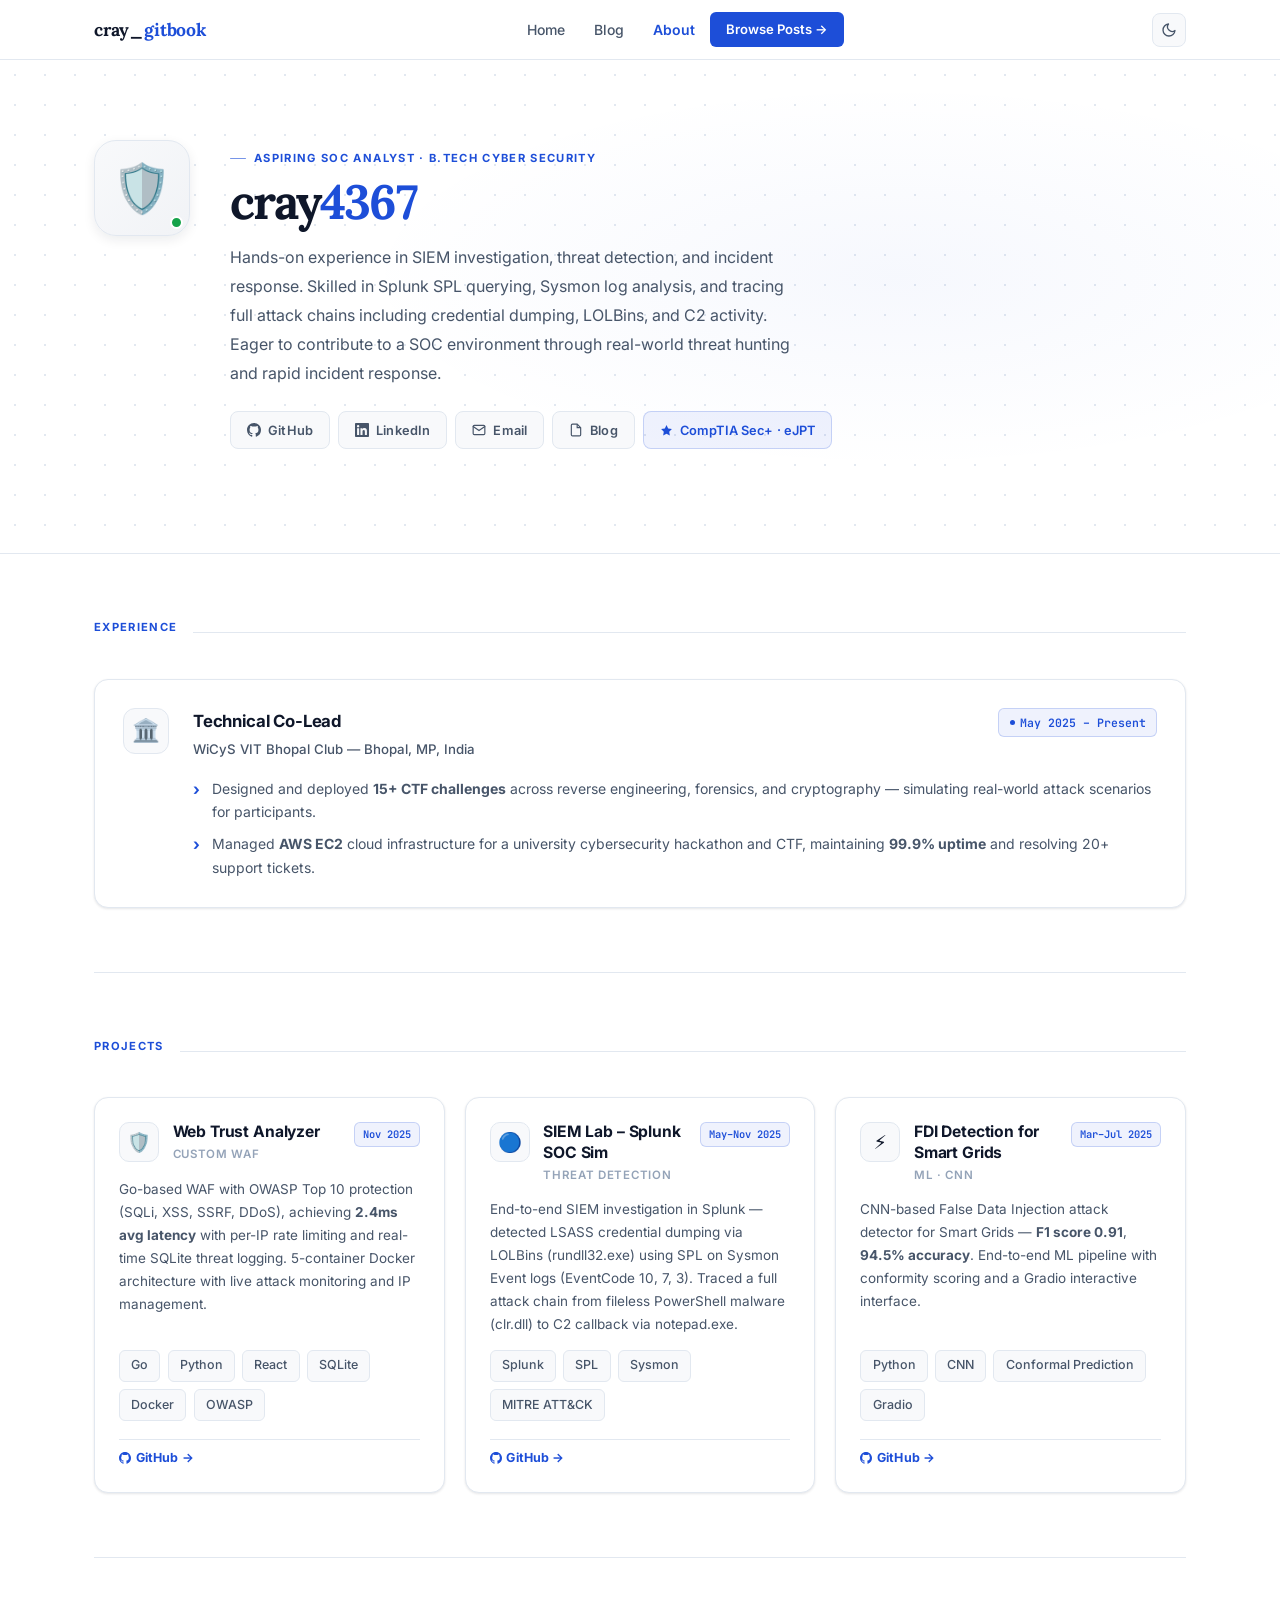
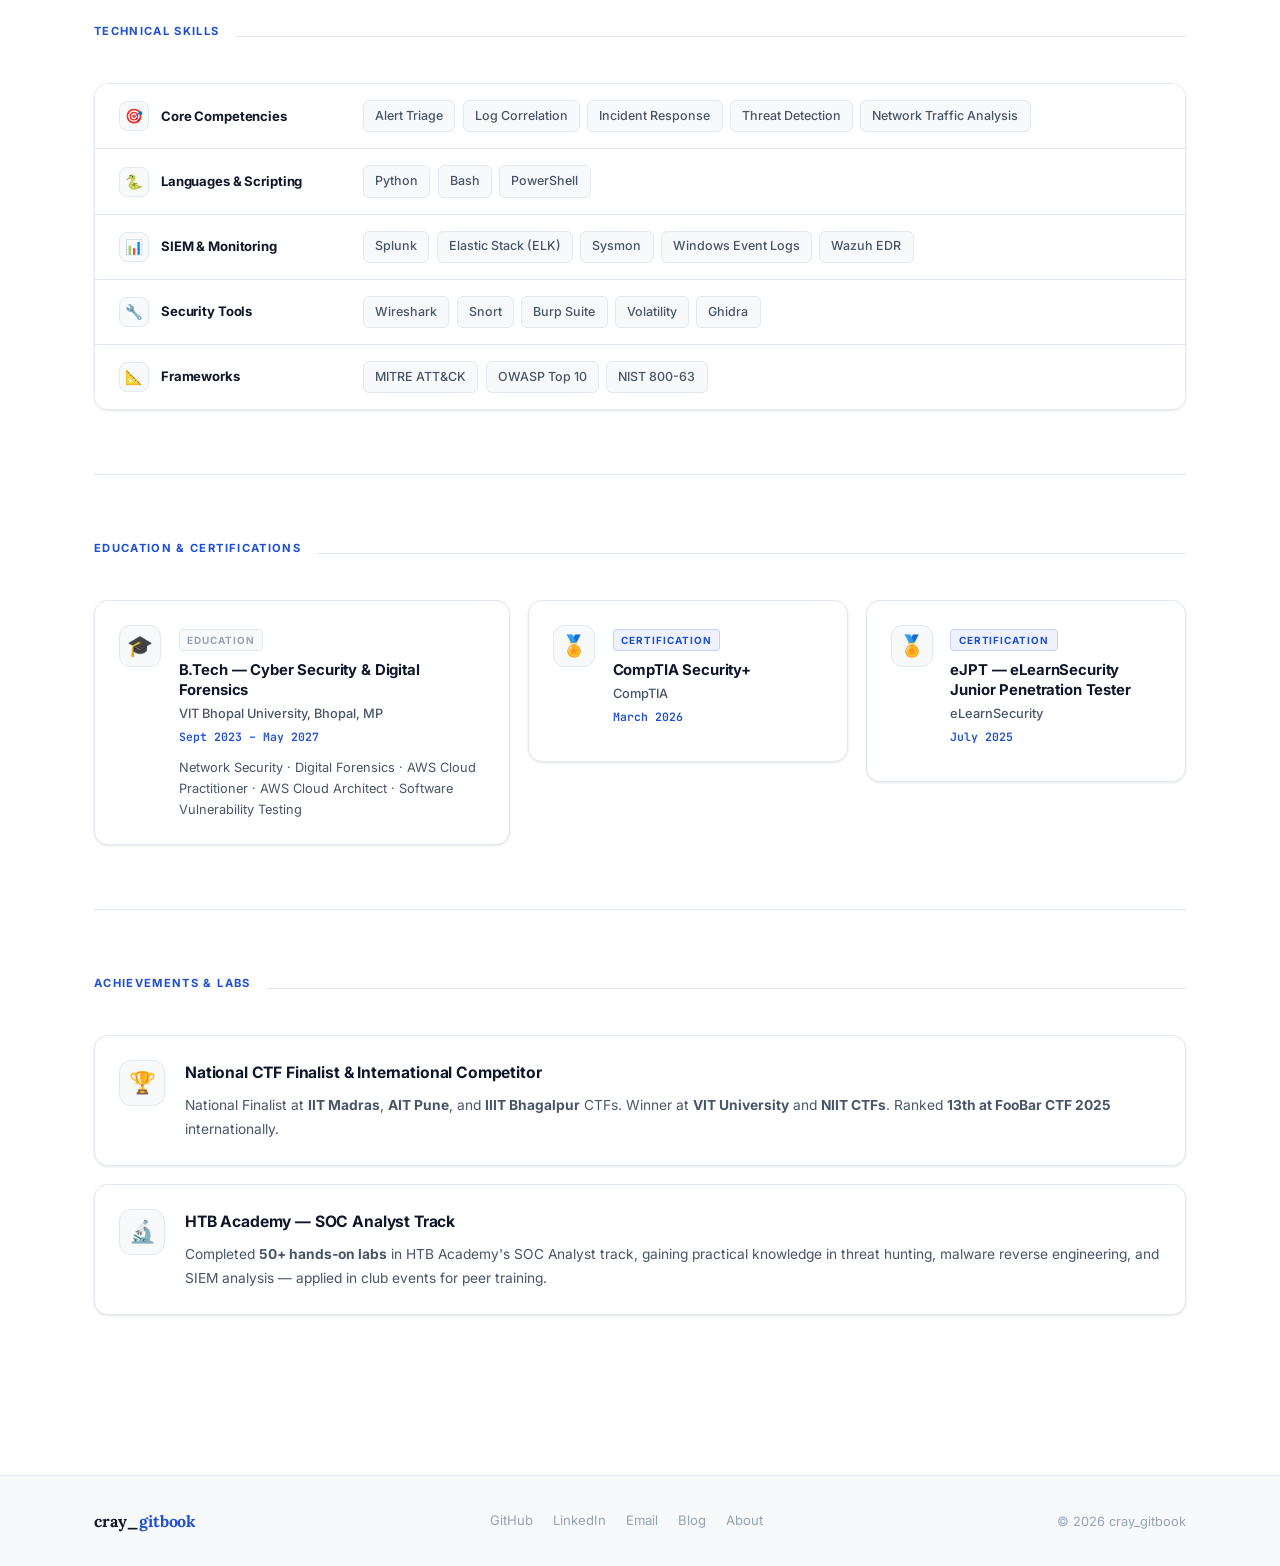
==== commit c7be6868: "Add email and LinkedIn contact info to all pages" ====
--- a/about.html
+++ b/about.html
@@ -77,6 +77,19 @@
                             </svg>
                             GitHub
                         </a>
+                        <a class="pf-link" href="https://www.linkedin.com/in/akshat-singh-1311ca/" target="_blank" rel="noopener">
+                            <svg width="14" height="14" viewBox="0 0 24 24" fill="currentColor">
+                                <path d="M20.447 20.452h-3.554v-5.569c0-1.328-.027-3.037-1.852-3.037-1.853 0-2.136 1.445-2.136 2.939v5.667H9.351V9h3.414v1.561h.046c.477-.9 1.637-1.85 3.37-1.85 3.601 0 4.267 2.37 4.267 5.455v6.286zM5.337 7.433a2.062 2.062 0 0 1-2.063-2.065 2.064 2.064 0 1 1 2.063 2.065zm1.782 13.019H3.555V9h3.564v11.452zM22.225 0H1.771C.792 0 0 .774 0 1.729v20.542C0 23.227.792 24 1.771 24h20.451C23.2 24 24 23.227 24 22.271V1.729C24 .774 23.2 0 22.222 0h.003z"/>
+                            </svg>
+                            LinkedIn
+                        </a>
+                        <a class="pf-link" href="mailto:sghakshat11@gmail.com">
+                            <svg width="14" height="14" viewBox="0 0 24 24" fill="none" stroke="currentColor" stroke-width="2" stroke-linecap="round" stroke-linejoin="round">
+                                <path d="M4 4h16c1.1 0 2 .9 2 2v12c0 1.1-.9 2-2 2H4c-1.1 0-2-.9-2-2V6c0-1.1.9-2 2-2z"/>
+                                <polyline points="22,6 12,13 2,6"/>
+                            </svg>
+                            Email
+                        </a>
                         <a class="pf-link" href="blog.html">
                             <svg width="14" height="14" viewBox="0 0 24 24" fill="none" stroke="currentColor"
                                 stroke-width="2">
@@ -402,6 +415,8 @@
             <span class="nav-logo" style="font-size:1rem;">cray_<span style="color:var(--accent)">gitbook</span></span>
             <div class="footer-links">
                 <a href="https://github.com/cray4367" target="_blank" rel="noopener">GitHub</a>
+                <a href="https://www.linkedin.com/in/akshat-singh-1311ca/" target="_blank" rel="noopener">LinkedIn</a>
+                <a href="mailto:sghakshat11@gmail.com">Email</a>
                 <a href="blog.html">Blog</a>
                 <a href="about.html">About</a>
             </div>
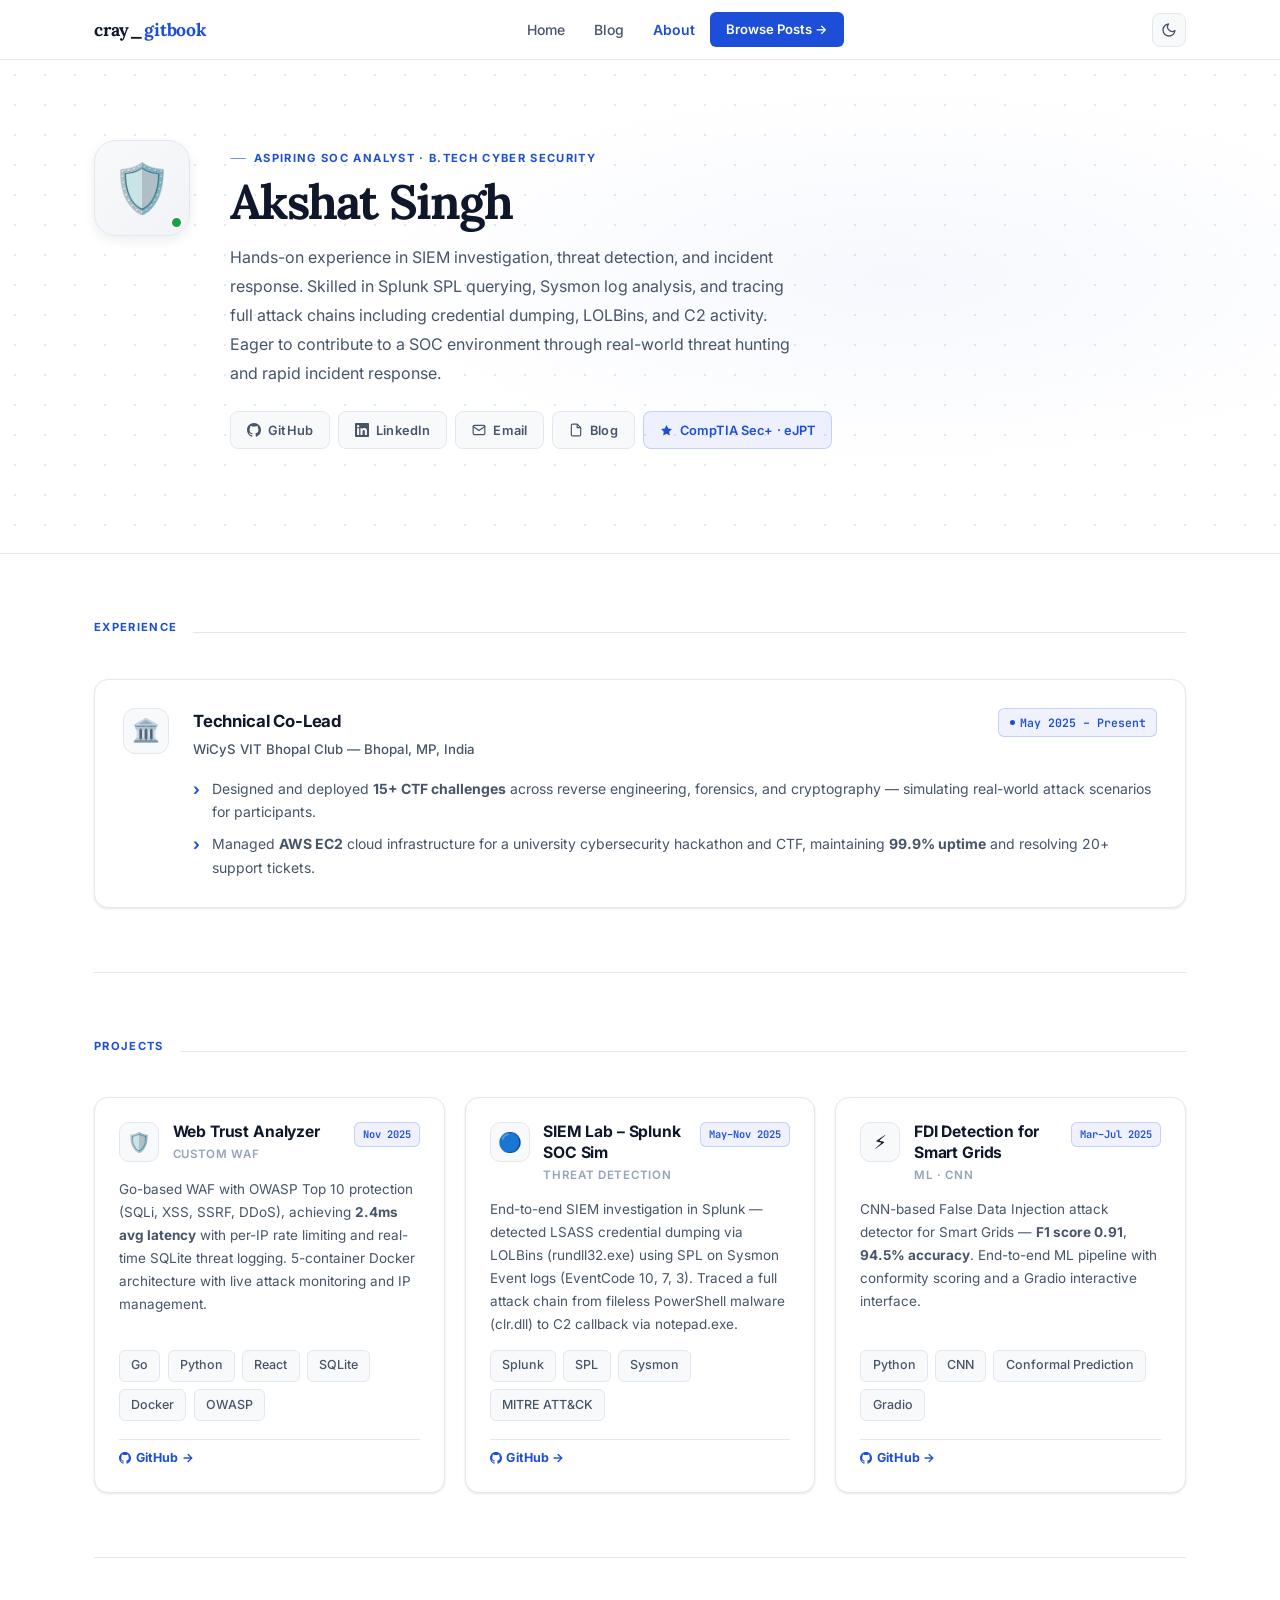
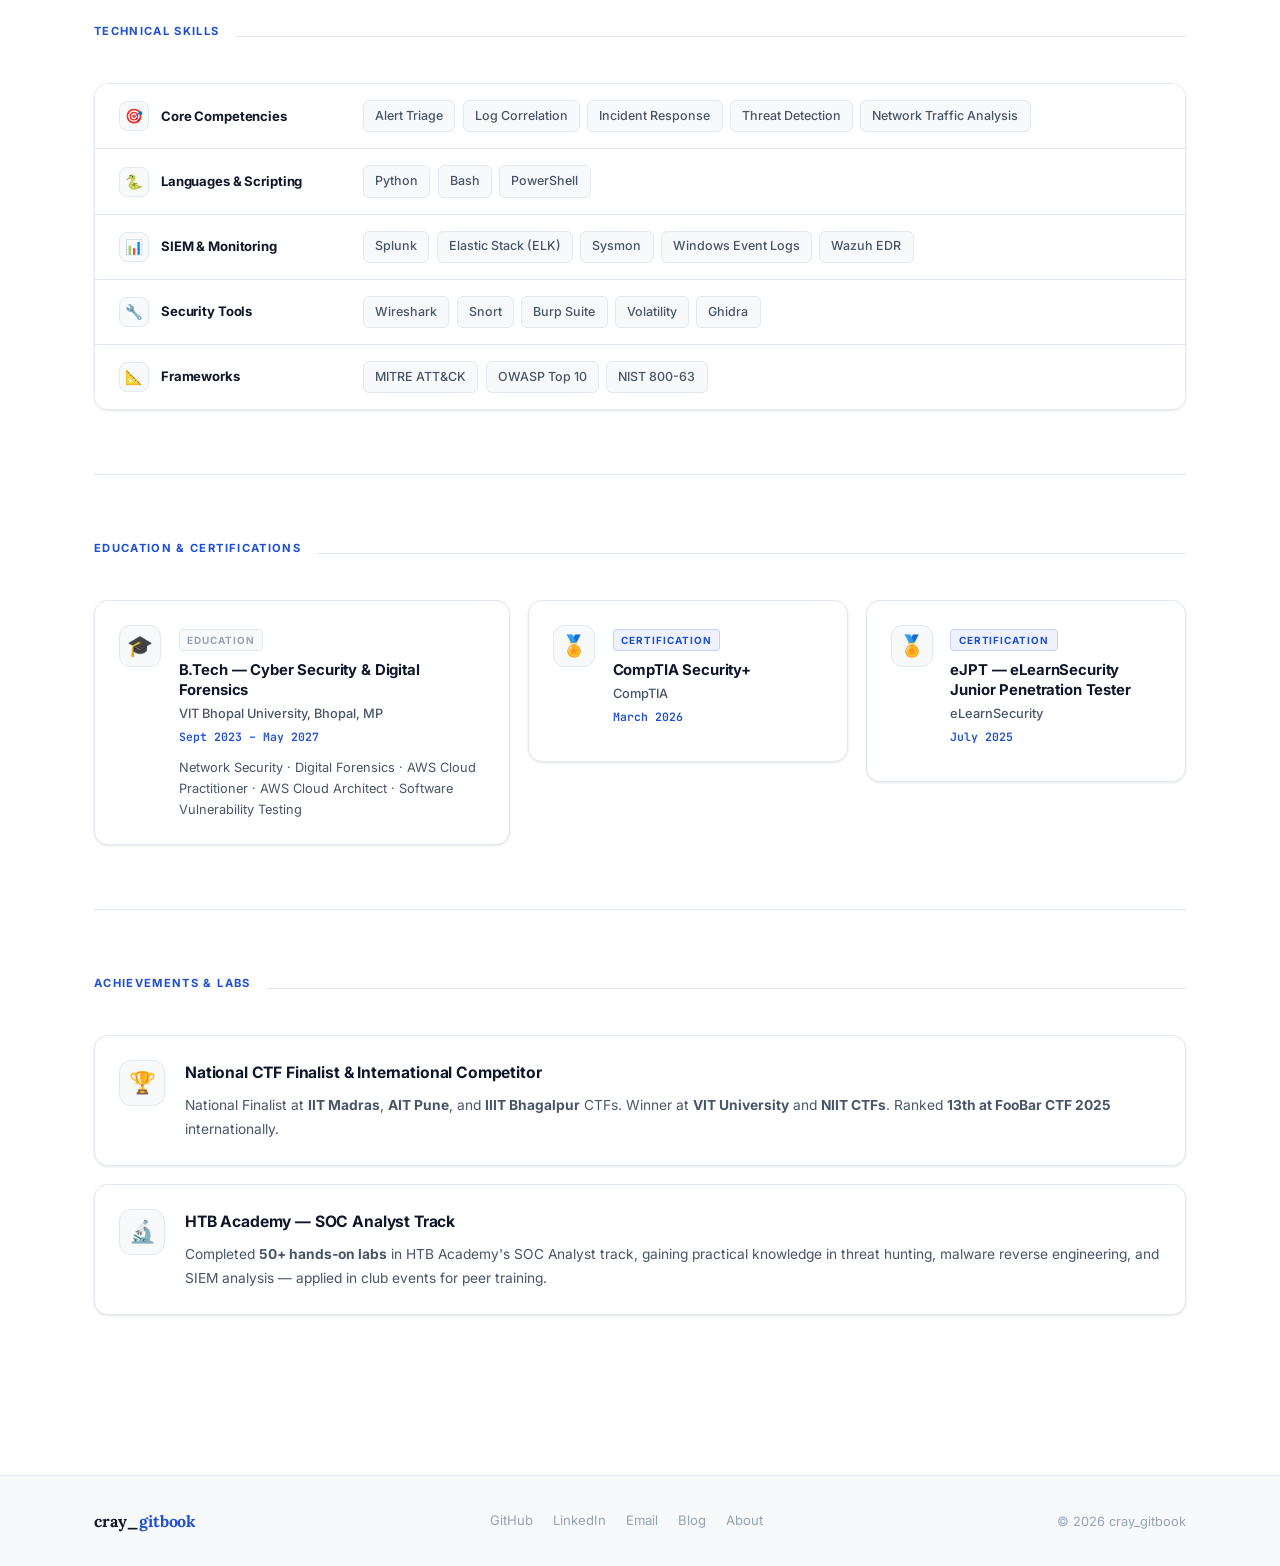
==== commit cdae5a5d: "fixed Name" ====
--- a/about.html
+++ b/about.html
@@ -62,7 +62,7 @@
 
                 <div class="pf-hero-text">
                     <div class="pf-eyebrow">Aspiring SOC Analyst · B.Tech Cyber Security</div>
-                    <h1 class="pf-name">cray<span class="accent">4367</span></h1>
+                    <h1 class="pf-name">Akshat Singh<span class="accent"></span></h1>
                     <p class="pf-bio">
                         Hands-on experience in SIEM investigation, threat detection, and incident response.
                         Skilled in Splunk SPL querying, Sysmon log analysis, and tracing full attack chains
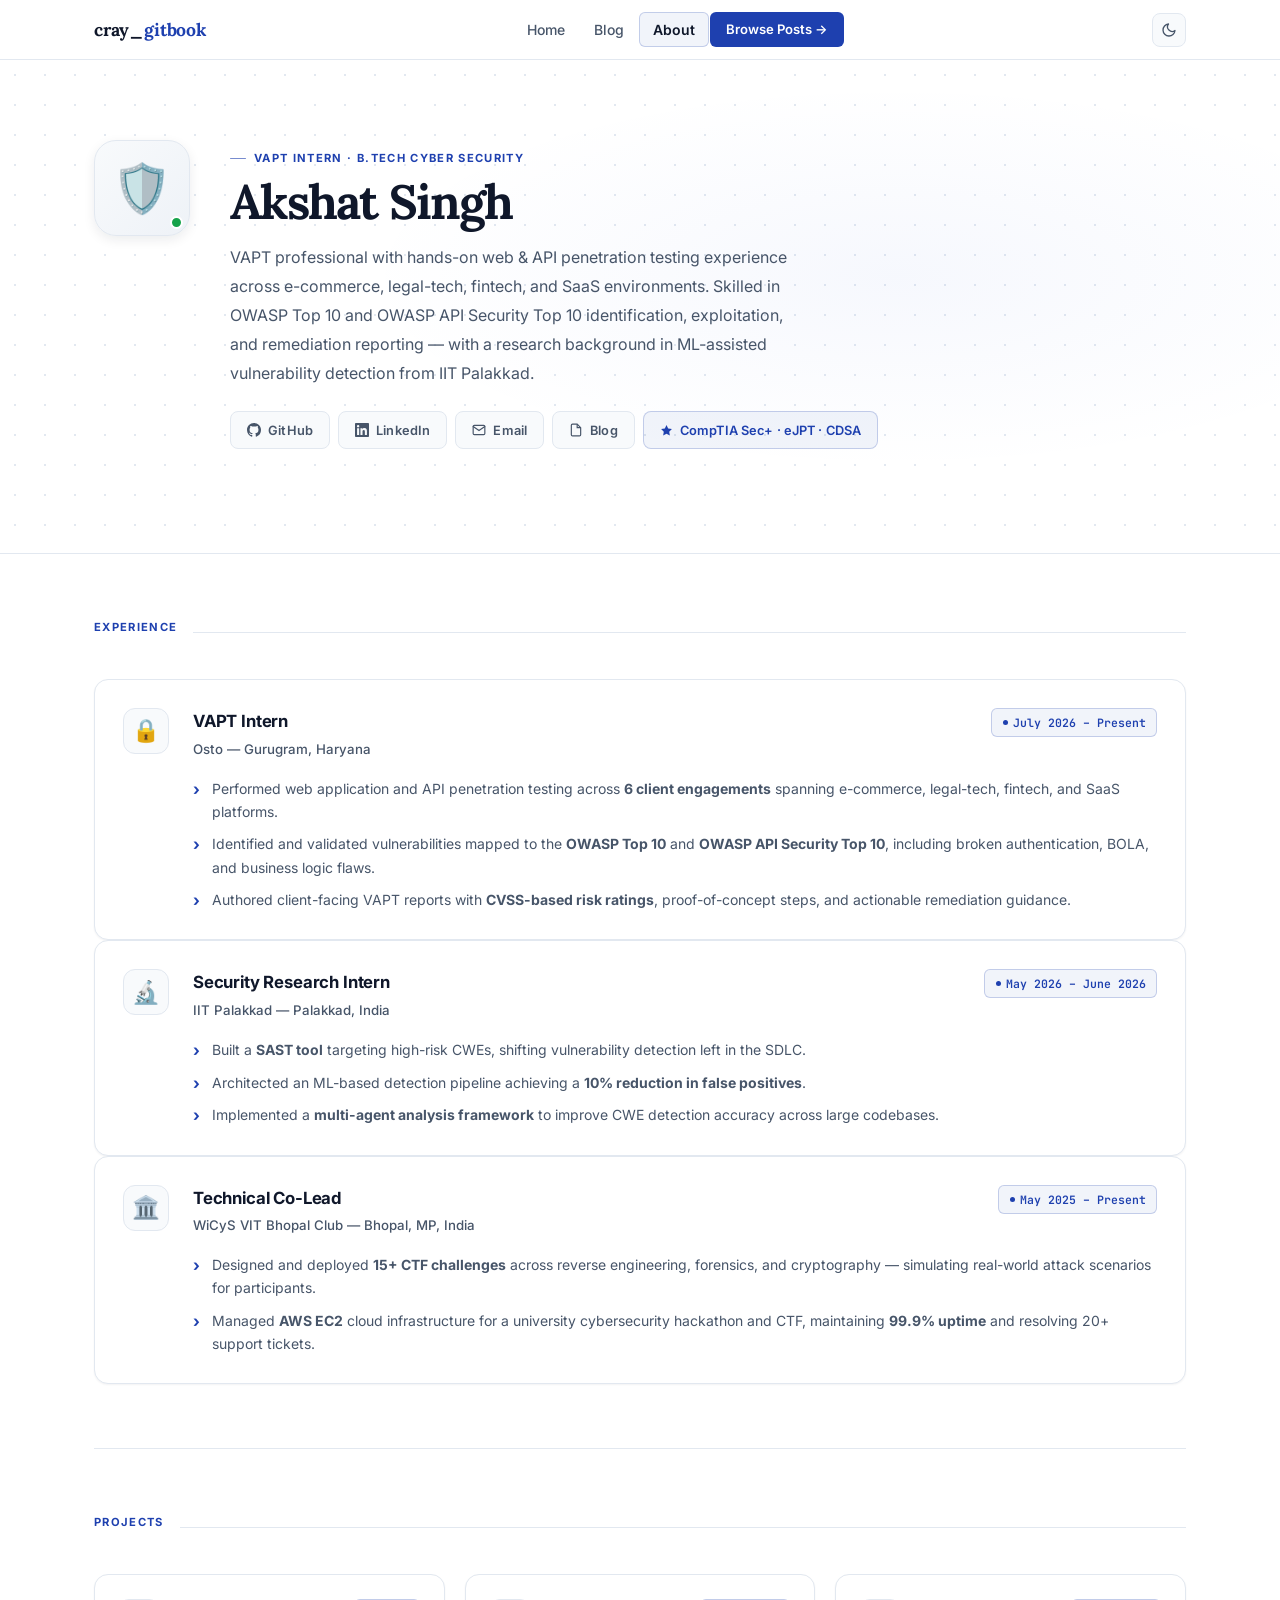
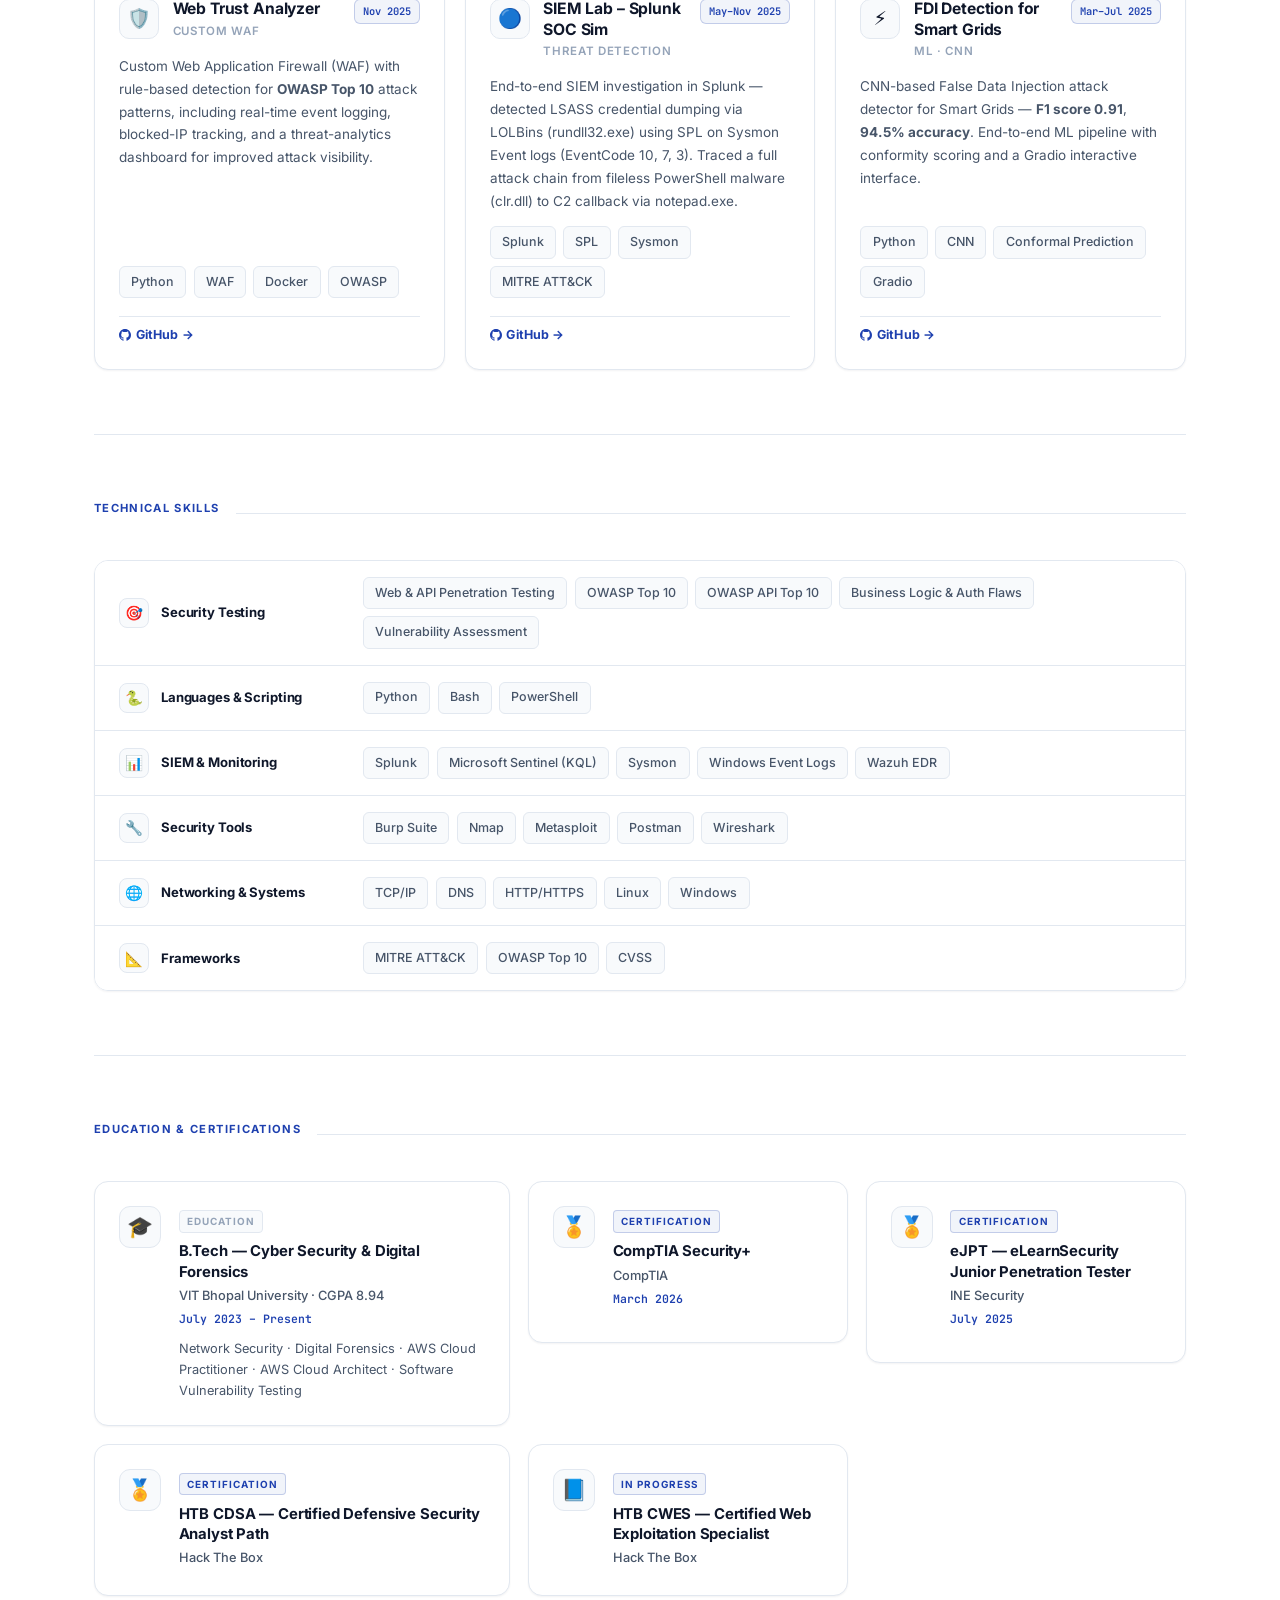
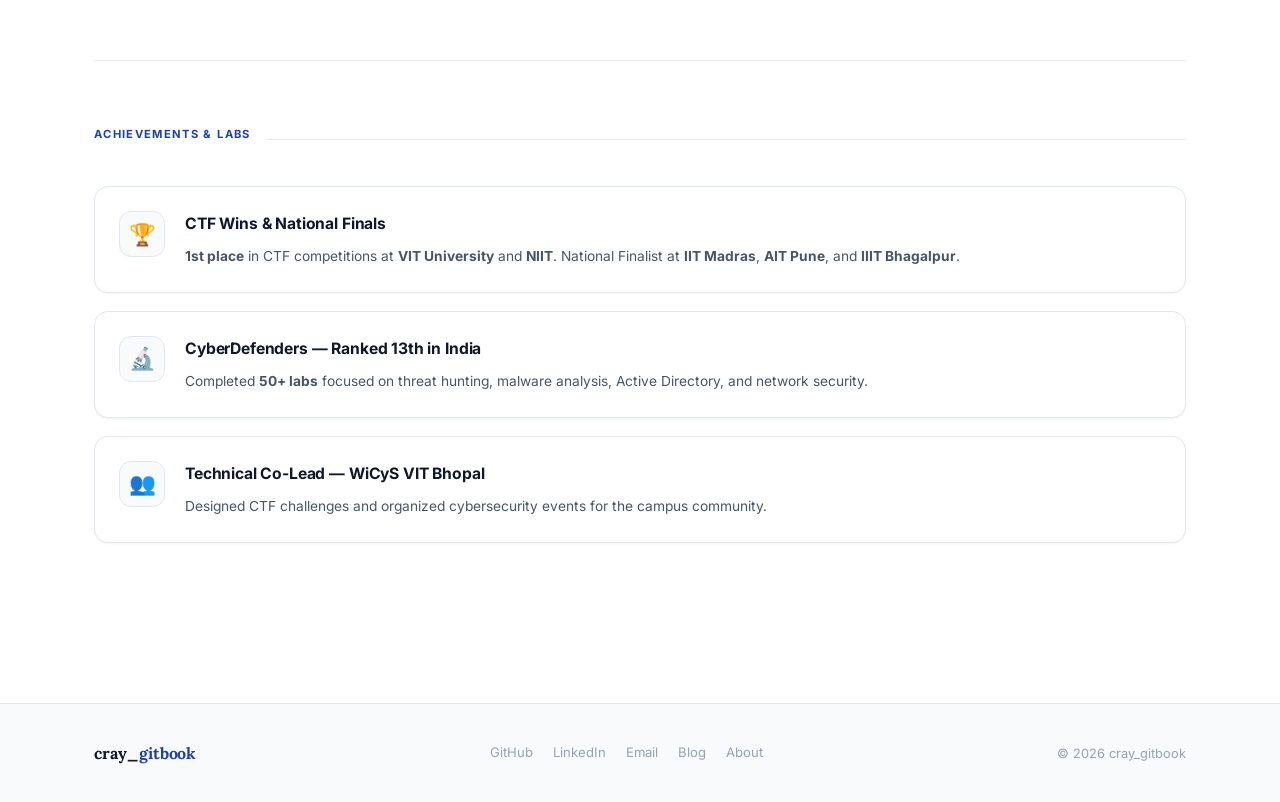
==== commit 2f6de14a: "Add GA4 analytics site-wide and update site content" ====
--- a/about.html
+++ b/about.html
@@ -7,7 +7,7 @@
     <title>About — cray_gitbook | SOC Analyst</title>
     <meta name="description"
         content="Aspiring SOC Analyst. B.Tech Cyber Security at VIT Bhopal. SIEM, threat detection, incident response, CTF player." />
-    <link rel="stylesheet" href="css/style.css" />
+    <link rel="stylesheet" href="css/style.css?v=5" />
     <link rel="stylesheet" href="css/portfolio.css" />
 </head>
 
@@ -61,13 +61,14 @@
                 </div>
 
                 <div class="pf-hero-text">
-                    <div class="pf-eyebrow">Aspiring SOC Analyst · B.Tech Cyber Security</div>
+                    <div class="pf-eyebrow">VAPT Intern · B.Tech Cyber Security</div>
                     <h1 class="pf-name">Akshat Singh<span class="accent"></span></h1>
                     <p class="pf-bio">
-                        Hands-on experience in SIEM investigation, threat detection, and incident response.
-                        Skilled in Splunk SPL querying, Sysmon log analysis, and tracing full attack chains
-                        including credential dumping, LOLBins, and C2 activity. Eager to contribute to a
-                        SOC environment through real-world threat hunting and rapid incident response.
+                        VAPT professional with hands-on web &amp; API penetration testing experience
+                        across e-commerce, legal-tech, fintech, and SaaS environments. Skilled in
+                        OWASP Top 10 and OWASP API Security Top 10 identification, exploitation,
+                        and remediation reporting — with a research background in ML-assisted
+                        vulnerability detection from IIT Palakkad.
                     </p>
                     <div class="pf-links">
                         <a class="pf-link" href="https://github.com/cray4367" target="_blank" rel="noopener">
@@ -77,16 +78,19 @@
                             </svg>
                             GitHub
                         </a>
-                        <a class="pf-link" href="https://www.linkedin.com/in/akshat-singh-1311ca/" target="_blank" rel="noopener">
+                        <a class="pf-link" href="https://www.linkedin.com/in/akshat-singh-1311ca/" target="_blank"
+                            rel="noopener">
                             <svg width="14" height="14" viewBox="0 0 24 24" fill="currentColor">
-                                <path d="M20.447 20.452h-3.554v-5.569c0-1.328-.027-3.037-1.852-3.037-1.853 0-2.136 1.445-2.136 2.939v5.667H9.351V9h3.414v1.561h.046c.477-.9 1.637-1.85 3.37-1.85 3.601 0 4.267 2.37 4.267 5.455v6.286zM5.337 7.433a2.062 2.062 0 0 1-2.063-2.065 2.064 2.064 0 1 1 2.063 2.065zm1.782 13.019H3.555V9h3.564v11.452zM22.225 0H1.771C.792 0 0 .774 0 1.729v20.542C0 23.227.792 24 1.771 24h20.451C23.2 24 24 23.227 24 22.271V1.729C24 .774 23.2 0 22.222 0h.003z"/>
+                                <path
+                                    d="M20.447 20.452h-3.554v-5.569c0-1.328-.027-3.037-1.852-3.037-1.853 0-2.136 1.445-2.136 2.939v5.667H9.351V9h3.414v1.561h.046c.477-.9 1.637-1.85 3.37-1.85 3.601 0 4.267 2.37 4.267 5.455v6.286zM5.337 7.433a2.062 2.062 0 0 1-2.063-2.065 2.064 2.064 0 1 1 2.063 2.065zm1.782 13.019H3.555V9h3.564v11.452zM22.225 0H1.771C.792 0 0 .774 0 1.729v20.542C0 23.227.792 24 1.771 24h20.451C23.2 24 24 23.227 24 22.271V1.729C24 .774 23.2 0 22.222 0h.003z" />
                             </svg>
                             LinkedIn
                         </a>
                         <a class="pf-link" href="mailto:sghakshat11@gmail.com">
-                            <svg width="14" height="14" viewBox="0 0 24 24" fill="none" stroke="currentColor" stroke-width="2" stroke-linecap="round" stroke-linejoin="round">
-                                <path d="M4 4h16c1.1 0 2 .9 2 2v12c0 1.1-.9 2-2 2H4c-1.1 0-2-.9-2-2V6c0-1.1.9-2 2-2z"/>
-                                <polyline points="22,6 12,13 2,6"/>
+                            <svg width="14" height="14" viewBox="0 0 24 24" fill="none" stroke="currentColor"
+                                stroke-width="2" stroke-linecap="round" stroke-linejoin="round">
+                                <path d="M4 4h16c1.1 0 2 .9 2 2v12c0 1.1-.9 2-2 2H4c-1.1 0-2-.9-2-2V6c0-1.1.9-2 2-2z" />
+                                <polyline points="22,6 12,13 2,6" />
                             </svg>
                             Email
                         </a>
@@ -103,7 +107,7 @@
                                 <path
                                     d="M12 2L15.09 8.26L22 9.27L17 14.14L18.18 21.02L12 17.77L5.82 21.02L7 14.14L2 9.27L8.91 8.26L12 2Z" />
                             </svg>
-                            CompTIA Sec+ · eJPT
+                            CompTIA Sec+ · eJPT · CDSA
                         </a>
                     </div>
 
@@ -119,6 +123,48 @@
         <section class="pf-section">
             <div class="pf-label-bar">
                 <span class="section-eyebrow">Experience</span>
+            </div>
+            <div class="pf-exp-card">
+                <div class="pf-exp-icon-wrap">🔒</div>
+                <div class="pf-exp-body">
+                    <div class="pf-exp-top">
+                        <div>
+                            <h3 class="pf-exp-title">VAPT Intern</h3>
+                            <div class="pf-exp-org">Osto — Gurugram, Haryana</div>
+                        </div>
+                        <span class="pf-date-pill">July 2026 – Present</span>
+                    </div>
+                    <ul class="pf-bullets">
+                        <li>Performed web application and API penetration testing across
+                            <strong>6 client engagements</strong> spanning e-commerce, legal-tech,
+                            fintech, and SaaS platforms.</li>
+                        <li>Identified and validated vulnerabilities mapped to the
+                            <strong>OWASP Top 10</strong> and <strong>OWASP API Security Top 10</strong>,
+                            including broken authentication, BOLA, and business logic flaws.</li>
+                        <li>Authored client-facing VAPT reports with <strong>CVSS-based risk
+                            ratings</strong>, proof-of-concept steps, and actionable remediation guidance.</li>
+                    </ul>
+                </div>
+            </div>
+            <div class="pf-exp-card">
+                <div class="pf-exp-icon-wrap">🔬</div>
+                <div class="pf-exp-body">
+                    <div class="pf-exp-top">
+                        <div>
+                            <h3 class="pf-exp-title">Security Research Intern</h3>
+                            <div class="pf-exp-org">IIT Palakkad — Palakkad, India</div>
+                        </div>
+                        <span class="pf-date-pill">May 2026 – June 2026</span>
+                    </div>
+                    <ul class="pf-bullets">
+                        <li>Built a <strong>SAST tool</strong> targeting high-risk CWEs, shifting
+                            vulnerability detection left in the SDLC.</li>
+                        <li>Architected an ML-based detection pipeline achieving a
+                            <strong>10% reduction in false positives</strong>.</li>
+                        <li>Implemented a <strong>multi-agent analysis framework</strong> to improve
+                            CWE detection accuracy across large codebases.</li>
+                    </ul>
+                </div>
             </div>
             <div class="pf-exp-card">
                 <div class="pf-exp-icon-wrap">🏛️</div>
@@ -163,21 +209,20 @@
                         <span class="pf-date-pill pf-date-pill--sm">Nov 2025</span>
                     </div>
                     <p class="project-desc">
-                        Go-based WAF with OWASP Top 10 protection (SQLi, XSS, SSRF, DDoS), achieving
-                        <strong>2.4ms avg latency</strong> with per-IP rate limiting and real-time SQLite threat
-                        logging.
-                        5-container Docker architecture with live attack monitoring and IP management.
+                        Custom Web Application Firewall (WAF) with rule-based detection for
+                        <strong>OWASP Top 10</strong> attack patterns, including real-time event
+                        logging, blocked-IP tracking, and a threat-analytics dashboard for
+                        improved attack visibility.
                     </p>
                     <div class="chips">
-                        <span class="chip">Go</span>
                         <span class="chip">Python</span>
-                        <span class="chip">React</span>
-                        <span class="chip">SQLite</span>
+                        <span class="chip">WAF</span>
                         <span class="chip">Docker</span>
                         <span class="chip">OWASP</span>
                     </div>
                     <div class="project-links">
-                        <a class="project-link" href="https://github.com/cray4367" target="_blank" rel="noopener">
+                        <a class="project-link" href="https://github.com/cray4367/Web_Trust_Analyzer" target="_blank"
+                            rel="noopener">
                             <svg width="12" height="12" viewBox="0 0 24 24" fill="currentColor">
                                 <path
                                     d="M12 0C5.37 0 0 5.37 0 12c0 5.31 3.435 9.795 8.205 11.385.6.105.825-.255.825-.57 0-.285-.015-1.23-.015-2.235-3.015.555-3.795-.735-4.035-1.41-.135-.345-.72-1.41-1.23-1.695-.42-.225-1.02-.78-.015-.795.945-.015 1.62.87 1.845 1.23 1.08 1.815 2.805 1.305 3.495.99.105-.78.42-1.305.765-1.605-2.67-.3-5.46-1.335-5.46-5.925 0-1.305.465-2.385 1.23-3.225-.12-.3-.54-1.53.12-3.18 0 0 1.005-.315 3.3 1.23.96-.27 1.98-.405 3-.405s2.04.135 3 .405c2.295-1.56 3.3-1.23 3.3-1.23.66 1.65.24 2.88.12 3.18.765.84 1.23 1.905 1.23 3.225 0 4.605-2.805 5.625-5.475 5.925.435.375.81 1.095.81 2.22 0 1.605-.015 2.895-.015 3.3 0 .315.225.69.825.57A12.02 12.02 0 0 0 24 12c0-6.63-5.37-12-12-12z" />
@@ -210,7 +255,9 @@
                         <span class="chip">MITRE ATT&amp;CK</span>
                     </div>
                     <div class="project-links">
-                        <a class="project-link" href="https://github.com/cray4367" target="_blank" rel="noopener">
+                        <a class="project-link"
+                            href="https://cray4367.github.io/cray_gitbook/post.html?post=detection-in-splunk"
+                            target="_blank" rel="noopener">
                             <svg width="12" height="12" viewBox="0 0 24 24" fill="currentColor">
                                 <path
                                     d="M12 0C5.37 0 0 5.37 0 12c0 5.31 3.435 9.795 8.205 11.385.6.105.825-.255.825-.57 0-.285-.015-1.23-.015-2.235-3.015.555-3.795-.735-4.035-1.41-.135-.345-.72-1.41-1.23-1.695-.42-.225-1.02-.78-.015-.795.945-.015 1.62.87 1.845 1.23 1.08 1.815 2.805 1.305 3.495.99.105-.78.42-1.305.765-1.605-2.67-.3-5.46-1.335-5.46-5.925 0-1.305.465-2.385 1.23-3.225-.12-.3-.54-1.53.12-3.18 0 0 1.005-.315 3.3 1.23.96-.27 1.98-.405 3-.405s2.04.135 3 .405c2.295-1.56 3.3-1.23 3.3-1.23.66 1.65.24 2.88.12 3.18.765.84 1.23 1.905 1.23 3.225 0 4.605-2.805 5.625-5.475 5.925.435.375.81 1.095.81 2.22 0 1.605-.015 2.895-.015 3.3 0 .315.225.69.825.57A12.02 12.02 0 0 0 24 12c0-6.63-5.37-12-12-12z" />
@@ -243,7 +290,8 @@
                         <span class="chip">Gradio</span>
                     </div>
                     <div class="project-links">
-                        <a class="project-link" href="https://github.com/cray4367" target="_blank" rel="noopener">
+                        <a class="project-link" href="https://github.com/cray4367/False-data-injection" target="_blank"
+                            rel="noopener">
                             <svg width="12" height="12" viewBox="0 0 24 24" fill="currentColor">
                                 <path
                                     d="M12 0C5.37 0 0 5.37 0 12c0 5.31 3.435 9.795 8.205 11.385.6.105.825-.255.825-.57 0-.285-.015-1.23-.015-2.235-3.015.555-3.795-.735-4.035-1.41-.135-.345-.72-1.41-1.23-1.695-.42-.225-1.02-.78-.015-.795.945-.015 1.62.87 1.845 1.23 1.08 1.815 2.805 1.305 3.495.99.105-.78.42-1.305.765-1.605-2.67-.3-5.46-1.335-5.46-5.925 0-1.305.465-2.385 1.23-3.225-.12-.3-.54-1.53.12-3.18 0 0 1.005-.315 3.3 1.23.96-.27 1.98-.405 3-.405s2.04.135 3 .405c2.295-1.56 3.3-1.23 3.3-1.23.66 1.65.24 2.88.12 3.18.765.84 1.23 1.905 1.23 3.225 0 4.605-2.805 5.625-5.475 5.925.435.375.81 1.095.81 2.22 0 1.605-.015 2.895-.015 3.3 0 .315.225.69.825.57A12.02 12.02 0 0 0 24 12c0-6.63-5.37-12-12-12z" />
@@ -267,14 +315,14 @@
                 <div class="pf-skill-row">
                     <div class="pf-skill-cat">
                         <div class="pf-skill-cat-icon">🎯</div>
-                        <div class="pf-skill-cat-name">Core Competencies</div>
-                    </div>
-                    <div class="chips">
-                        <span class="chip">Alert Triage</span>
-                        <span class="chip">Log Correlation</span>
-                        <span class="chip">Incident Response</span>
-                        <span class="chip">Threat Detection</span>
-                        <span class="chip">Network Traffic Analysis</span>
+                        <div class="pf-skill-cat-name">Security Testing</div>
+                    </div>
+                    <div class="chips">
+                        <span class="chip">Web &amp; API Penetration Testing</span>
+                        <span class="chip">OWASP Top 10</span>
+                        <span class="chip">OWASP API Top 10</span>
+                        <span class="chip">Business Logic &amp; Auth Flaws</span>
+                        <span class="chip">Vulnerability Assessment</span>
                     </div>
                 </div>
                 <div class="pf-skill-row">
@@ -295,7 +343,7 @@
                     </div>
                     <div class="chips">
                         <span class="chip">Splunk</span>
-                        <span class="chip">Elastic Stack (ELK)</span>
+                        <span class="chip">Microsoft Sentinel (KQL)</span>
                         <span class="chip">Sysmon</span>
                         <span class="chip">Windows Event Logs</span>
                         <span class="chip">Wazuh EDR</span>
@@ -307,11 +355,24 @@
                         <div class="pf-skill-cat-name">Security Tools</div>
                     </div>
                     <div class="chips">
+                        <span class="chip">Burp Suite</span>
+                        <span class="chip">Nmap</span>
+                        <span class="chip">Metasploit</span>
+                        <span class="chip">Postman</span>
                         <span class="chip">Wireshark</span>
-                        <span class="chip">Snort</span>
-                        <span class="chip">Burp Suite</span>
-                        <span class="chip">Volatility</span>
-                        <span class="chip">Ghidra</span>
+                    </div>
+                </div>
+                <div class="pf-skill-row">
+                    <div class="pf-skill-cat">
+                        <div class="pf-skill-cat-icon">🌐</div>
+                        <div class="pf-skill-cat-name">Networking &amp; Systems</div>
+                    </div>
+                    <div class="chips">
+                        <span class="chip">TCP/IP</span>
+                        <span class="chip">DNS</span>
+                        <span class="chip">HTTP/HTTPS</span>
+                        <span class="chip">Linux</span>
+                        <span class="chip">Windows</span>
                     </div>
                 </div>
                 <div class="pf-skill-row">
@@ -322,7 +383,7 @@
                     <div class="chips">
                         <span class="chip">MITRE ATT&amp;CK</span>
                         <span class="chip">OWASP Top 10</span>
-                        <span class="chip">NIST 800-63</span>
+                        <span class="chip">CVSS</span>
                     </div>
                 </div>
             </div>
@@ -342,8 +403,8 @@
                     <div class="pf-cred-body">
                         <div class="pf-cred-badge">Education</div>
                         <h3 class="pf-cred-title">B.Tech — Cyber Security &amp; Digital Forensics</h3>
-                        <div class="pf-cred-org">VIT Bhopal University, Bhopal, MP</div>
-                        <div class="pf-cred-date">Sept 2023 – May 2027</div>
+                        <div class="pf-cred-org">VIT Bhopal University · CGPA 8.94</div>
+                        <div class="pf-cred-date">July 2023 – Present</div>
                         <p class="pf-cred-detail">
                             Network Security · Digital Forensics · AWS Cloud Practitioner · AWS Cloud Architect ·
                             Software Vulnerability Testing
@@ -366,8 +427,26 @@
                     <div class="pf-cred-body">
                         <div class="pf-cred-badge pf-cred-badge--cert">Certification</div>
                         <h3 class="pf-cred-title">eJPT — eLearnSecurity Junior Penetration Tester</h3>
-                        <div class="pf-cred-org">eLearnSecurity</div>
+                        <div class="pf-cred-org">INE Security</div>
                         <div class="pf-cred-date">July 2025</div>
+                    </div>
+                </div>
+
+                <div class="pf-cred-card">
+                    <div class="pf-cred-icon-wrap">🏅</div>
+                    <div class="pf-cred-body">
+                        <div class="pf-cred-badge pf-cred-badge--cert">Certification</div>
+                        <h3 class="pf-cred-title">HTB CDSA — Certified Defensive Security Analyst Path</h3>
+                        <div class="pf-cred-org">Hack The Box</div>
+                    </div>
+                </div>
+
+                <div class="pf-cred-card">
+                    <div class="pf-cred-icon-wrap">📘</div>
+                    <div class="pf-cred-body">
+                        <div class="pf-cred-badge pf-cred-badge--cert">In Progress</div>
+                        <h3 class="pf-cred-title">HTB CWES — Certified Web Exploitation Specialist</h3>
+                        <div class="pf-cred-org">Hack The Box</div>
                     </div>
                 </div>
 
@@ -385,23 +464,31 @@
                 <div class="pf-achieve-card">
                     <div class="pf-achieve-icon-wrap">🏆</div>
                     <div class="pf-achieve-body">
-                        <h4 class="pf-achieve-title">National CTF Finalist &amp; International Competitor</h4>
+                        <h4 class="pf-achieve-title">CTF Wins &amp; National Finals</h4>
                         <p class="pf-achieve-desc">
-                            National Finalist at <strong>IIT Madras</strong>, <strong>AIT Pune</strong>, and
-                            <strong>IIIT Bhagalpur</strong> CTFs.
-                            Winner at <strong>VIT University</strong> and <strong>NIIT CTFs</strong>.
-                            Ranked <strong>13th at FooBar CTF 2025</strong> internationally.
+                            <strong>1st place</strong> in CTF competitions at <strong>VIT University</strong>
+                            and <strong>NIIT</strong>. National Finalist at <strong>IIT Madras</strong>,
+                            <strong>AIT Pune</strong>, and <strong>IIIT Bhagalpur</strong>.
                         </p>
                     </div>
                 </div>
                 <div class="pf-achieve-card">
                     <div class="pf-achieve-icon-wrap">🔬</div>
                     <div class="pf-achieve-body">
-                        <h4 class="pf-achieve-title">HTB Academy — SOC Analyst Track</h4>
+                        <h4 class="pf-achieve-title">CyberDefenders — Ranked 13th in India</h4>
                         <p class="pf-achieve-desc">
-                            Completed <strong>50+ hands-on labs</strong> in HTB Academy's SOC Analyst track,
-                            gaining practical knowledge in threat hunting, malware reverse engineering, and SIEM
-                            analysis — applied in club events for peer training.
+                            Completed <strong>50+ labs</strong> focused on threat hunting, malware
+                            analysis, Active Directory, and network security.
+                        </p>
+                    </div>
+                </div>
+                <div class="pf-achieve-card">
+                    <div class="pf-achieve-icon-wrap">👥</div>
+                    <div class="pf-achieve-body">
+                        <h4 class="pf-achieve-title">Technical Co-Lead — WiCyS VIT Bhopal</h4>
+                        <p class="pf-achieve-desc">
+                            Designed CTF challenges and organized cybersecurity events for the
+                            campus community.
                         </p>
                     </div>
                 </div>
@@ -451,6 +538,7 @@
             if (!e.target.closest('.nav')) document.getElementById('navLinks').classList.remove('open');
         });
     </script>
+    <script src="js/analytics.js"></script>
 </body>
 
 </html>
--- a/css/style.css
+++ b/css/style.css
@@ -11,16 +11,21 @@
 :root {
   /* Backgrounds */
   --bg-base: #ffffff;
-  --bg-surface: #f8f9fb;
-  --bg-elevated: #f1f3f6;
+  --bg-surface: #f8fafc;
+  --bg-elevated: #eef2f7;
   --bg-card: #ffffff;
-  --bg-hover: #f4f6f9;
-
-  /* Accent — navy-blue professional */
-  --accent: #1d4ed8;
-  --accent-hover: #1e40af;
-  --accent-muted: rgba(29, 78, 216, 0.07);
-  --accent-border: rgba(29, 78, 216, 0.2);
+  --bg-hover: #f4f6fb;
+
+  /* Accent — restrained professional navy */
+  --accent: #1e40af;
+  --accent-hover: #1e3a8a;
+  --accent-2: #334155;
+  --accent-3: #0f766e;
+  --gradient: none;
+  --gradient-soft: none;
+  --accent-muted: rgba(30, 64, 175, 0.06);
+  --accent-border: rgba(30, 64, 175, 0.22);
+  --glow: none;
 
   /* Status */
   --green: #16a34a;
@@ -52,9 +57,10 @@
   --t: all 0.16s ease;
 
   /* Shadows */
-  --shadow-sm: 0 1px 3px rgba(15, 23, 42, 0.07), 0 1px 2px rgba(15, 23, 42, 0.04);
+  --shadow-sm: 0 1px 2px rgba(15, 23, 42, 0.05);
   --shadow-md: 0 4px 12px rgba(15, 23, 42, 0.08);
-  --shadow-lg: 0 8px 28px rgba(15, 23, 42, 0.12);
+  --shadow-lg: 0 10px 30px rgba(15, 23, 42, 0.12);
+  --radius: 10px;
 }
 
 /* -------------------------------------------
@@ -63,16 +69,21 @@
 [data-theme="dark"] {
   /* Backgrounds */
   --bg-base: #0d1117;
-  --bg-surface: #161b22;
-  --bg-elevated: #1c2128;
-  --bg-card: #161b22;
-  --bg-hover: #21262d;
+  --bg-surface: #151b24;
+  --bg-elevated: #1e2632;
+  --bg-card: #151b24;
+  --bg-hover: #1a2334;
 
   /* Accent stays recognisable — slightly lighter in dark */
-  --accent: #60a5fa;
-  --accent-hover: #93c5fd;
-  --accent-muted: rgba(96, 165, 250, 0.1);
-  --accent-border: rgba(96, 165, 250, 0.25);
+  --accent: #93b4fd;
+  --accent-hover: #b3c9fd;
+  --accent-2: #94a3b8;
+  --accent-3: #5eead4;
+  --gradient: none;
+  --gradient-soft: none;
+  --accent-muted: rgba(147, 180, 253, 0.09);
+  --accent-border: rgba(147, 180, 253, 0.25);
+  --glow: none;
 
   /* Status */
   --green: #4ade80;
@@ -110,6 +121,8 @@
 
 html {
   scroll-behavior: smooth;
+  overflow-x: hidden;
+  max-width: 100vw;
 }
 
 body {
@@ -119,6 +132,8 @@
   line-height: 1.65;
   -webkit-font-smoothing: antialiased;
   min-height: 100vh;
+  overflow-x: hidden;
+  max-width: 100vw;
 }
 
 a {
@@ -165,14 +180,15 @@
   inset: 0 0 auto 0;
   height: var(--nav-h);
   z-index: 100;
-  background: rgba(255, 255, 255, 0.92);
-  backdrop-filter: blur(12px);
+  background: rgba(255, 255, 255, 0.94);
+  backdrop-filter: blur(10px);
+  -webkit-backdrop-filter: blur(10px);
   border-bottom: 1px solid var(--border);
   transition: background 0.2s ease, border-color 0.2s ease;
 }
 
 [data-theme="dark"] .nav {
-  background: rgba(13, 17, 23, 0.92);
+  background: rgba(13, 17, 23, 0.94);
 }
 
 .nav-inner {
@@ -220,8 +236,10 @@
 }
 
 .nav-links a.active {
-  color: var(--accent);
+  color: var(--text-primary);
   font-weight: 600;
+  background: var(--accent-muted);
+  box-shadow: inset 0 0 0 1px var(--accent-border);
 }
 
 .nav-cta {
@@ -278,13 +296,24 @@
 .nav-toggle {
   display: none;
   flex-direction: column;
-  gap: 4px;
-  padding: 4px;
+  justify-content: center;
+  align-items: center;
+  gap: 5px;
+  /* Minimum 44x44px touch target for accessibility */
+  min-width: 44px;
+  min-height: 44px;
+  padding: 0;
+  border-radius: 8px;
+  transition: var(--t);
+}
+
+.nav-toggle:hover {
+  background: var(--bg-elevated);
 }
 
 .nav-toggle span {
   display: block;
-  width: 20px;
+  width: 22px;
   height: 2px;
   background: var(--text-primary);
   border-radius: 2px;
@@ -322,6 +351,10 @@
   margin-bottom: 0.65rem;
 }
 
+.section-eyebrow::before {
+  content: none;
+}
+
 .section-title {
   font-family: var(--font-serif);
   font-size: clamp(1.55rem, 3vw, 2.15rem);
@@ -341,22 +374,34 @@
    Hero
    ------------------------------------------- */
 .hero {
-  padding: calc(var(--nav-h) + 4.5rem) 0 5rem;
+  padding: calc(var(--nav-h) + 4rem) 0 4.5rem;
   background: var(--bg-base);
   border-bottom: 1px solid var(--border);
   position: relative;
   overflow: hidden;
 }
 
-/* Subtle dot pattern */
+/* Faint architectural grid — professional, not playful */
 .hero::before {
   content: '';
   position: absolute;
   inset: 0;
-  background-image: radial-gradient(circle, #e2e8f0 1px, transparent 1px);
-  background-size: 28px 28px;
-  opacity: 0.6;
+  background-image:
+    linear-gradient(var(--border) 1px, transparent 1px),
+    linear-gradient(90deg, var(--border) 1px, transparent 1px);
+  background-size: 56px 56px;
+  opacity: 0.28;
   pointer-events: none;
+  mask-image: radial-gradient(70% 80% at 50% 20%, black 20%, transparent 100%);
+}
+
+/* Remove glow orb for professional theme */
+.hero::after {
+  content: none;
+}
+
+[data-theme="dark"] .hero::before {
+  opacity: 0.14;
 }
 
 .hero-inner {
@@ -373,20 +418,20 @@
 .hero-label {
   display: inline-flex;
   align-items: center;
-  gap: 0.5rem;
-  font-size: 0.78rem;
-  font-weight: 600;
-  letter-spacing: 0.08em;
+  gap: 0.6rem;
+  font-size: 0.72rem;
+  font-weight: 700;
+  letter-spacing: 0.14em;
   text-transform: uppercase;
-  color: var(--text-muted);
-  margin-bottom: 1.25rem;
+  color: var(--text-secondary);
+  margin-bottom: 1.1rem;
 }
 
 .hero-label::before {
   content: '';
-  width: 20px;
-  height: 1px;
-  background: var(--text-muted);
+  width: 28px;
+  height: 2px;
+  background: var(--accent);
 }
 
 .hero-title {
@@ -419,15 +464,34 @@
 
 .hero-meta {
   display: flex;
-  gap: 2.5rem;
-  margin-top: 3.5rem;
-  padding-top: 2rem;
+  gap: 2.25rem;
+  margin-top: 2.75rem;
+  padding-top: 1.75rem;
   border-top: 1px solid var(--border);
+  flex-wrap: wrap;
+}
+
+.hero-meta-item {
+  min-width: 0;
+  padding: 0;
+  background: none;
+  border: none;
+  box-shadow: none;
+}
+
+.hero-meta-item::before {
+  content: none;
+}
+
+.hero-meta-item:hover {
+  transform: none;
+  box-shadow: none;
+  border-color: transparent;
 }
 
 .hero-meta-num {
   font-family: var(--font-serif);
-  font-size: 1.85rem;
+  font-size: 1.75rem;
   font-weight: 700;
   color: var(--text-primary);
   line-height: 1;
@@ -441,17 +505,70 @@
 }
 
 .hero-card {
-  width: 170px;
-  height: 170px;
-  background: var(--bg-surface);
+  width: 300px;
+  background: var(--bg-card);
   border: 1px solid var(--border);
-  border-radius: 16px;
-  display: flex;
-  align-items: center;
-  justify-content: center;
-  font-size: 4rem;
+  border-radius: 12px;
   flex-shrink: 0;
-  box-shadow: var(--shadow-sm);
+  box-shadow: var(--shadow-md);
+  overflow: hidden;
+  text-align: left;
+  animation: none;
+}
+
+.hero-card-top {
+  padding: 1.25rem 1.35rem 1.1rem;
+  border-bottom: 1px solid var(--border);
+}
+
+.hero-card-name {
+  font-family: var(--font-serif);
+  font-size: 1.05rem;
+  font-weight: 700;
+  color: var(--text-primary);
+}
+
+.hero-card-role {
+  font-size: 0.8rem;
+  color: var(--accent);
+  font-weight: 600;
+  margin-top: 0.15rem;
+}
+
+.hero-card-list {
+  padding: 1rem 1.35rem 1.25rem;
+  display: flex;
+  flex-direction: column;
+  gap: 0.55rem;
+  font-size: 0.82rem;
+  color: var(--text-secondary);
+}
+
+.hero-card-list div {
+  display: flex;
+  justify-content: space-between;
+  gap: 1rem;
+}
+
+.hero-card-list dt, .hero-card-list span:first-child {
+  color: var(--text-muted);
+}
+
+.hero-card-status {
+  display: inline-flex;
+  align-items: center;
+  gap: 0.4rem;
+  font-size: 0.75rem;
+  font-weight: 600;
+  color: var(--green);
+}
+
+.hero-card-status::before {
+  content: '';
+  width: 7px;
+  height: 7px;
+  border-radius: 50%;
+  background: var(--green);
 }
 
 /* -------------------------------------------
@@ -472,12 +589,22 @@
 .btn-primary {
   background: var(--accent);
   color: #fff;
+  box-shadow: var(--shadow-sm);
+}
+
+.btn-primary::after {
+  content: none;
 }
 
 .btn-primary:hover {
   background: var(--accent-hover);
-  box-shadow: 0 4px 12px rgba(29, 78, 216, 0.25);
   transform: translateY(-1px);
+  box-shadow: var(--shadow-md);
+  filter: none;
+}
+
+.btn-primary:hover::after {
+  transform: none;
 }
 
 .btn-secondary {
@@ -515,7 +642,7 @@
 .post-card {
   background: var(--bg-card);
   border: 1px solid var(--border);
-  border-radius: 12px;
+  border-radius: var(--radius);
   padding: 1.35rem;
   cursor: pointer;
   transition: var(--t);
@@ -523,12 +650,23 @@
   flex-direction: column;
   gap: 0.65rem;
   box-shadow: var(--shadow-sm);
+  overflow: hidden;
+  position: relative;
+  animation: none;
+}
+
+.post-card::before {
+  content: none;
 }
 
 .post-card:hover {
   border-color: var(--accent-border);
   transform: translateY(-2px);
   box-shadow: var(--shadow-md);
+}
+
+.post-card:hover::before {
+  opacity: 0;
 }
 
 .post-card-meta {
@@ -597,22 +735,27 @@
   align-items: center;
   gap: 0.25rem;
   padding: 0.2rem 0.6rem;
-  border-radius: 5px;
-  font-size: 0.72rem;
-  font-weight: 600;
-  letter-spacing: 0.02em;
+  border-radius: 4px;
+  font-size: 0.7rem;
+  font-weight: 700;
+  letter-spacing: 0.05em;
+  text-transform: uppercase;
 }
 
 .badge-article {
-  background: rgba(22, 163, 74, 0.08);
-  color: var(--green);
-  border: 1px solid rgba(22, 163, 74, 0.2);
-}
-
-.badge-ctf {
   background: var(--accent-muted);
   color: var(--accent);
   border: 1px solid var(--accent-border);
+}
+
+[data-theme="dark"] .badge-article {
+  color: var(--accent);
+}
+
+.badge-ctf {
+  background: var(--bg-elevated);
+  color: var(--text-secondary);
+  border: 1px solid var(--border-strong);
 }
 
 .tag {
@@ -659,10 +802,10 @@
 
 .search-input {
   width: 100%;
-  padding: 0.75rem 0.9rem 0.75rem 2.6rem;
-  background: var(--bg-base);
+  padding: 0.85rem 0.9rem 0.85rem 2.7rem;
+  background: var(--bg-card);
   border: 1px solid var(--border-strong);
-  border-radius: 8px;
+  border-radius: 12px;
   color: var(--text-primary);
   font-size: 0.9rem;
   font-family: var(--font-body);
@@ -717,22 +860,30 @@
 }
 
 .skill-card {
-  background: var(--bg-base);
+  background: var(--bg-card);
   border: 1px solid var(--border);
-  border-radius: 10px;
-  padding: 1.1rem;
+  border-radius: var(--radius);
+  padding: 1.15rem;
   transition: var(--t);
   box-shadow: var(--shadow-sm);
 }
 
+.skill-card::after {
+  content: none;
+}
+
 .skill-card:hover {
-  border-color: var(--accent-border);
+  border-color: var(--border-strong);
   transform: translateY(-2px);
   box-shadow: var(--shadow-md);
 }
 
+.skill-card:hover::after {
+  opacity: 0;
+}
+
 .skill-icon {
-  font-size: 1.5rem;
+  font-size: 1.25rem;
   margin-bottom: 0.6rem;
 }
 
@@ -837,18 +988,34 @@
    ------------------------------------------- */
 .post-layout {
   display: grid;
-  grid-template-columns: 1fr 240px;
-  gap: 3rem;
+  grid-template-columns: 240px minmax(0, 720px);
+  justify-content: center;
+  gap: 4rem;
   align-items: start;
-  max-width: 1060px;
+  max-width: 1200px;
   margin: 0 auto;
   padding: 3rem 1.5rem 5rem;
 }
 
+.post-layout main {
+  grid-row: 1;
+  grid-column: 2;
+}
+
 .post-header {
-  margin-bottom: 2.5rem;
-  padding-bottom: 1.75rem;
-  border-bottom: 1px solid var(--border);
+  margin-bottom: 2.25rem;
+  padding-bottom: 1.5rem;
+  border-bottom: 2px solid var(--border);
+  background: none;
+  border-left: none;
+  border-right: none;
+  border-top: none;
+  border-radius: 0;
+  box-shadow: none;
+}
+
+.post-header::before {
+  content: none;
 }
 
 .post-title {
@@ -882,6 +1049,8 @@
   color: var(--text-secondary);
   line-height: 1.85;
   font-size: 1.02rem;
+  overflow-wrap: anywhere;
+  word-break: break-word;
 }
 
 .post-content h1,
@@ -986,7 +1155,9 @@
 }
 
 .post-content img {
+  width: 100%;
   max-width: 100%;
+  object-fit: contain;
   height: auto;
   border-radius: 8px;
   border: 1px solid var(--border);
@@ -1030,60 +1201,63 @@
 }
 
 /* -------------------------------------------
-   Table of Contents
-   ------------------------------------------- */
-.toc-sidebar {
+   Sidebar Widget
+   ------------------------------------------- */
+.side-widget {
   position: sticky;
   top: calc(var(--nav-h) + 1.5rem);
-}
-
-.toc-card {
+  grid-row: 1;
+  grid-column: 1;
+}
+
+.widget-card {
   background: var(--bg-surface);
   border: 1px solid var(--border);
-  border-radius: 10px;
-  padding: 1.1rem;
-}
-
-.toc-label {
-  font-size: 0.7rem;
+  border-radius: 12px;
+  padding: 1.4rem;
+  box-shadow: var(--shadow-sm);
+}
+
+.widget-label {
+  font-size: 0.75rem;
   font-weight: 700;
-  letter-spacing: 0.1em;
+  letter-spacing: 0.08em;
   text-transform: uppercase;
   color: var(--text-muted);
-  margin-bottom: 0.85rem;
-}
-
-.toc-list {
-  list-style: none;
+  margin-bottom: 1.25rem;
+  padding-bottom: 0.75rem;
+  border-bottom: 1px solid var(--border);
+}
+
+.widget-content {
   display: flex;
   flex-direction: column;
-  gap: 0.05rem;
-}
-
-.toc-item a {
-  display: block;
-  font-size: 0.8rem;
+  gap: 1.1rem;
+}
+
+.recent-post-item {
+  display: flex;
+  flex-direction: column;
+  gap: 0.25rem;
+  transition: var(--t);
+}
+
+.recent-post-meta {
+  font-family: var(--font-mono);
+  font-size: 0.72rem;
   color: var(--text-muted);
-  padding: 0.3rem 0.55rem;
-  border-radius: 5px;
-  border-left: 2px solid transparent;
-  transition: var(--t);
+}
+
+.recent-post-title {
+  font-size: 0.88rem;
+  font-weight: 600;
   line-height: 1.4;
-}
-
-.toc-item a:hover,
-.toc-item a.active {
+  color: var(--text-secondary);
+  transition: var(--t);
+}
+
+.recent-post-item:hover .recent-post-title {
   color: var(--accent);
-  background: var(--accent-muted);
-  border-left-color: var(--accent);
-}
-
-.toc-item.h3 a {
-  padding-left: 1.1rem;
-}
-
-.toc-item.h4 a {
-  padding-left: 1.75rem;
 }
 
 /* -------------------------------------------
@@ -1281,7 +1455,12 @@
 .footer {
   border-top: 1px solid var(--border);
   background: var(--bg-surface);
-  padding: 2rem 0;
+  padding: 2.25rem 0;
+  position: relative;
+}
+
+.footer::before {
+  content: none;
 }
 
 .footer-inner {
@@ -1344,6 +1523,22 @@
 /* -------------------------------------------
    Responsive
    ------------------------------------------- */
+
+/* About snapshot on index.html — defined as a class so it can respond properly */
+.about-snapshot-grid {
+  display: grid;
+  grid-template-columns: 1fr 1fr;
+  gap: 3.5rem;
+  align-items: center;
+}
+
+@media (max-width: 768px) {
+  .about-snapshot-grid {
+    grid-template-columns: 1fr !important;
+    gap: 2.5rem;
+  }
+}
+
 @media (max-width: 900px) {
   .hero-inner {
     grid-template-columns: 1fr;
@@ -1354,10 +1549,15 @@
   }
 
   .post-layout {
-    grid-template-columns: 1fr;
-  }
-
-  .toc-sidebar {
+    grid-template-columns: minmax(0, 1fr);
+    padding: 2rem 1.25rem 4rem;
+  }
+
+  .post-layout main {
+    grid-column: 1;
+  }
+
+  .side-widget {
     display: none;
   }
 
@@ -1390,6 +1590,30 @@
 
   .hero-meta {
     gap: 1.5rem;
+    flex-wrap: wrap;
+  }
+
+  /* Section padding reduction on mobile */
+  .section {
+    padding: 3rem 0;
+  }
+
+  .section-sm {
+    padding: 1.75rem 0;
+  }
+
+  /* Tables inside posts scroll horizontally on mobile */
+  .post-content table {
+    display: block;
+    overflow-x: auto;
+    -webkit-overflow-scrolling: touch;
+    white-space: nowrap;
+  }
+
+  .post-content th,
+  .post-content td {
+    white-space: normal;
+    min-width: 100px;
   }
 
   .nav-links {
@@ -1427,4 +1651,31 @@
   .hero-actions .btn {
     justify-content: center;
   }
+
+  /* Hero meta: wrap stats into 2-per-row on very small screens */
+  .hero-meta {
+    display: grid;
+    grid-template-columns: repeat(3, 1fr);
+    gap: 1rem;
+  }
+
+  /* Reduce hero vertical space on very small screens */
+  .hero {
+    padding-top: calc(var(--nav-h) + 2.5rem);
+    padding-bottom: 3rem;
+  }
+
+  .post-layout {
+    padding: 1.5rem 1rem 3rem;
+  }
+
+  /* About snapshot section stacks */
+  .about-snapshot-grid {
+    grid-template-columns: 1fr !important;
+  }
+
+  /* Container padding tightens on small phones */
+  .container {
+    padding: 0 1rem;
+  }
 }
--- a/css/portfolio.css
+++ b/css/portfolio.css
@@ -595,6 +595,7 @@
   font-weight: 700;
   color: var(--text-primary);
   letter-spacing: -0.01em;
+  word-break: break-word;
 }
 
 /* ── Credentials Grid ── */
@@ -669,6 +670,7 @@
   margin-bottom: 0.2rem;
   line-height: 1.35;
   letter-spacing: -0.01em;
+  word-break: break-word;
 }
 
 .pf-cred-org {
@@ -737,6 +739,7 @@
 
 .pf-achieve-body {
   flex: 1;
+  min-width: 0;
 }
 
 .pf-achieve-title {
@@ -817,4 +820,49 @@
   .pf-projects-grid {
     grid-template-columns: 1fr;
   }
+
+  /* Hero inner padding on small screens */
+  .pf-hero-inner {
+    padding: 0 0.25rem;
+  }
+
+  /* Reduce section padding on the portfolio page */
+  .pf-section {
+    padding: 2.5rem 0;
+  }
+
+  /* Bio text smaller on small screens */
+  .pf-bio {
+    font-size: 0.9rem;
+  }
+}
+
+/* Very small phones (360px and below) */
+@media (max-width: 360px) {
+  .pf-stats-row {
+    flex-direction: column;
+  }
+
+  .pf-stat {
+    flex: none;
+    width: 100%;
+    border-right: none;
+    border-bottom: 1px solid var(--border);
+  }
+
+  .pf-stat:last-child {
+    border-bottom: none;
+  }
+
+  /* Credential cards stack vertically */
+  .pf-cred-card {
+    flex-direction: column;
+    gap: 0.75rem;
+  }
+
+  /* Achievement cards */
+  .pf-achieve-card {
+    flex-direction: column;
+    gap: 0.75rem;
+  }
 }
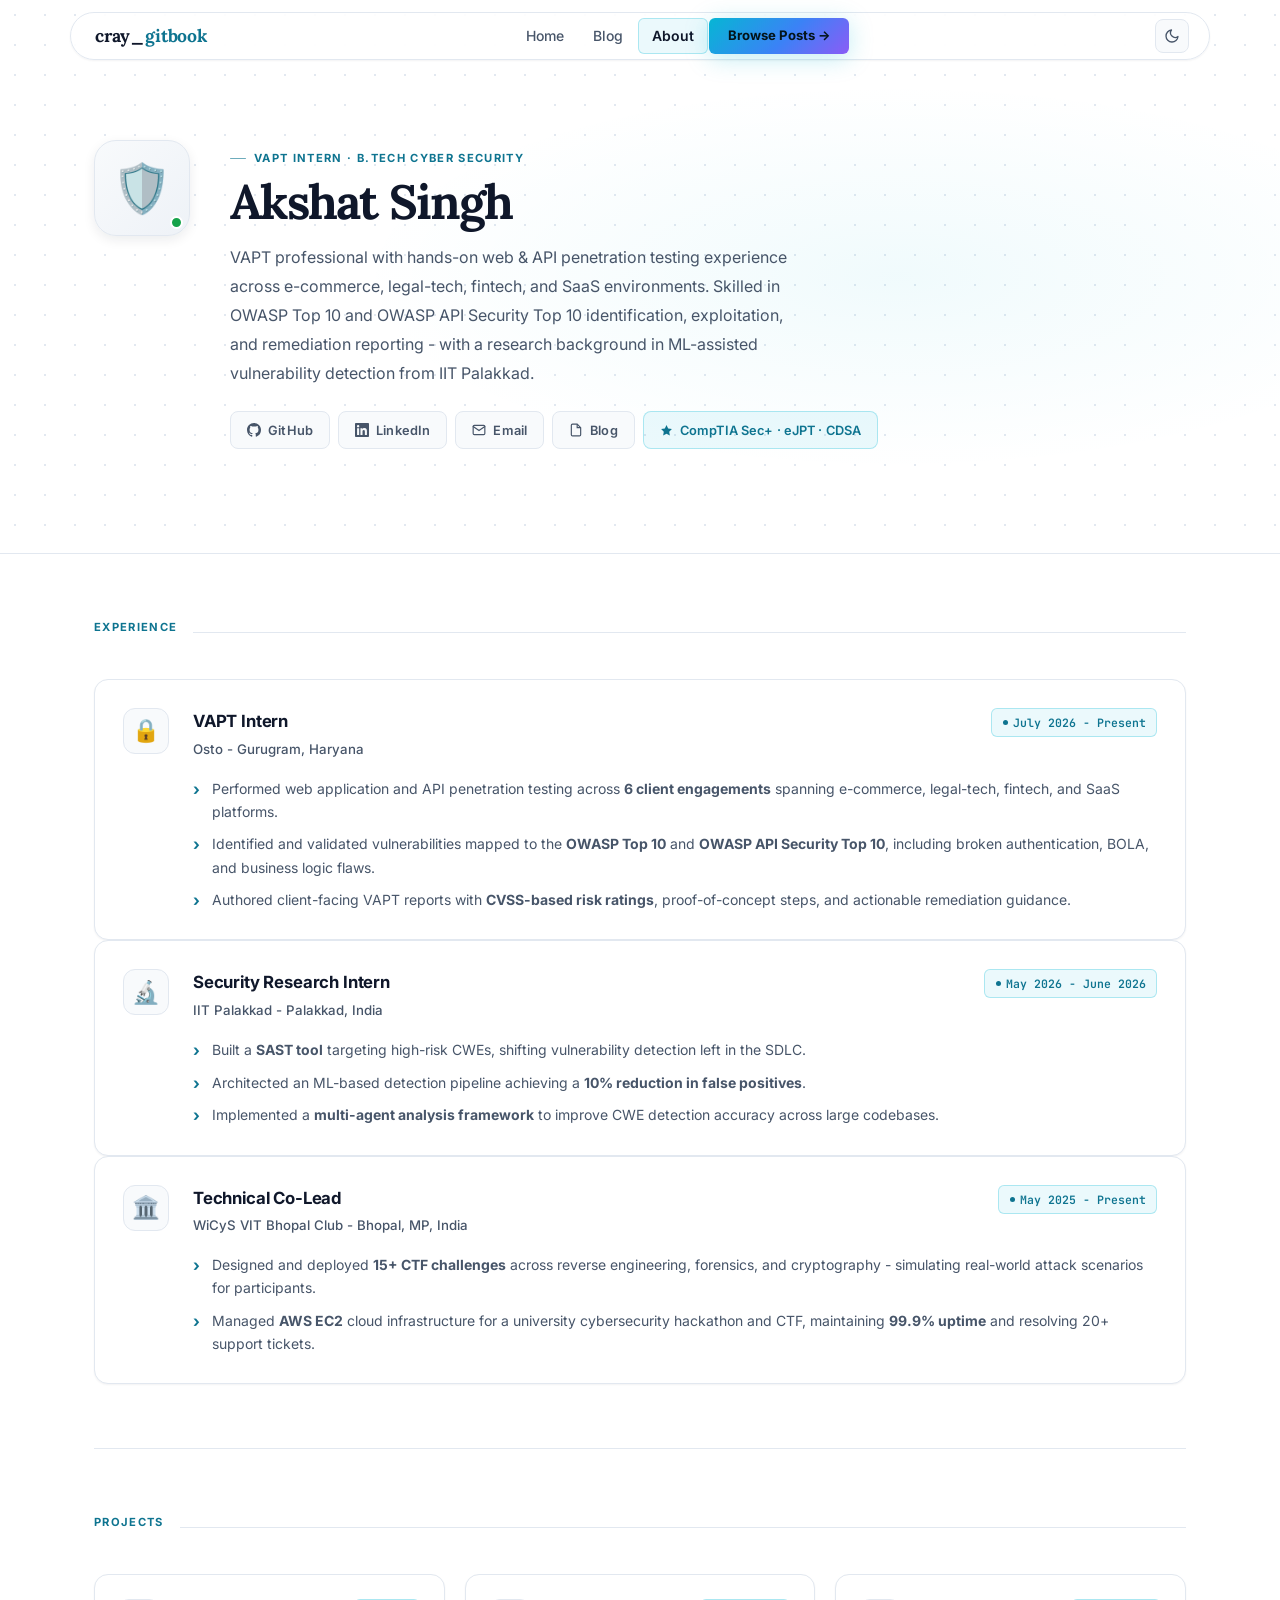
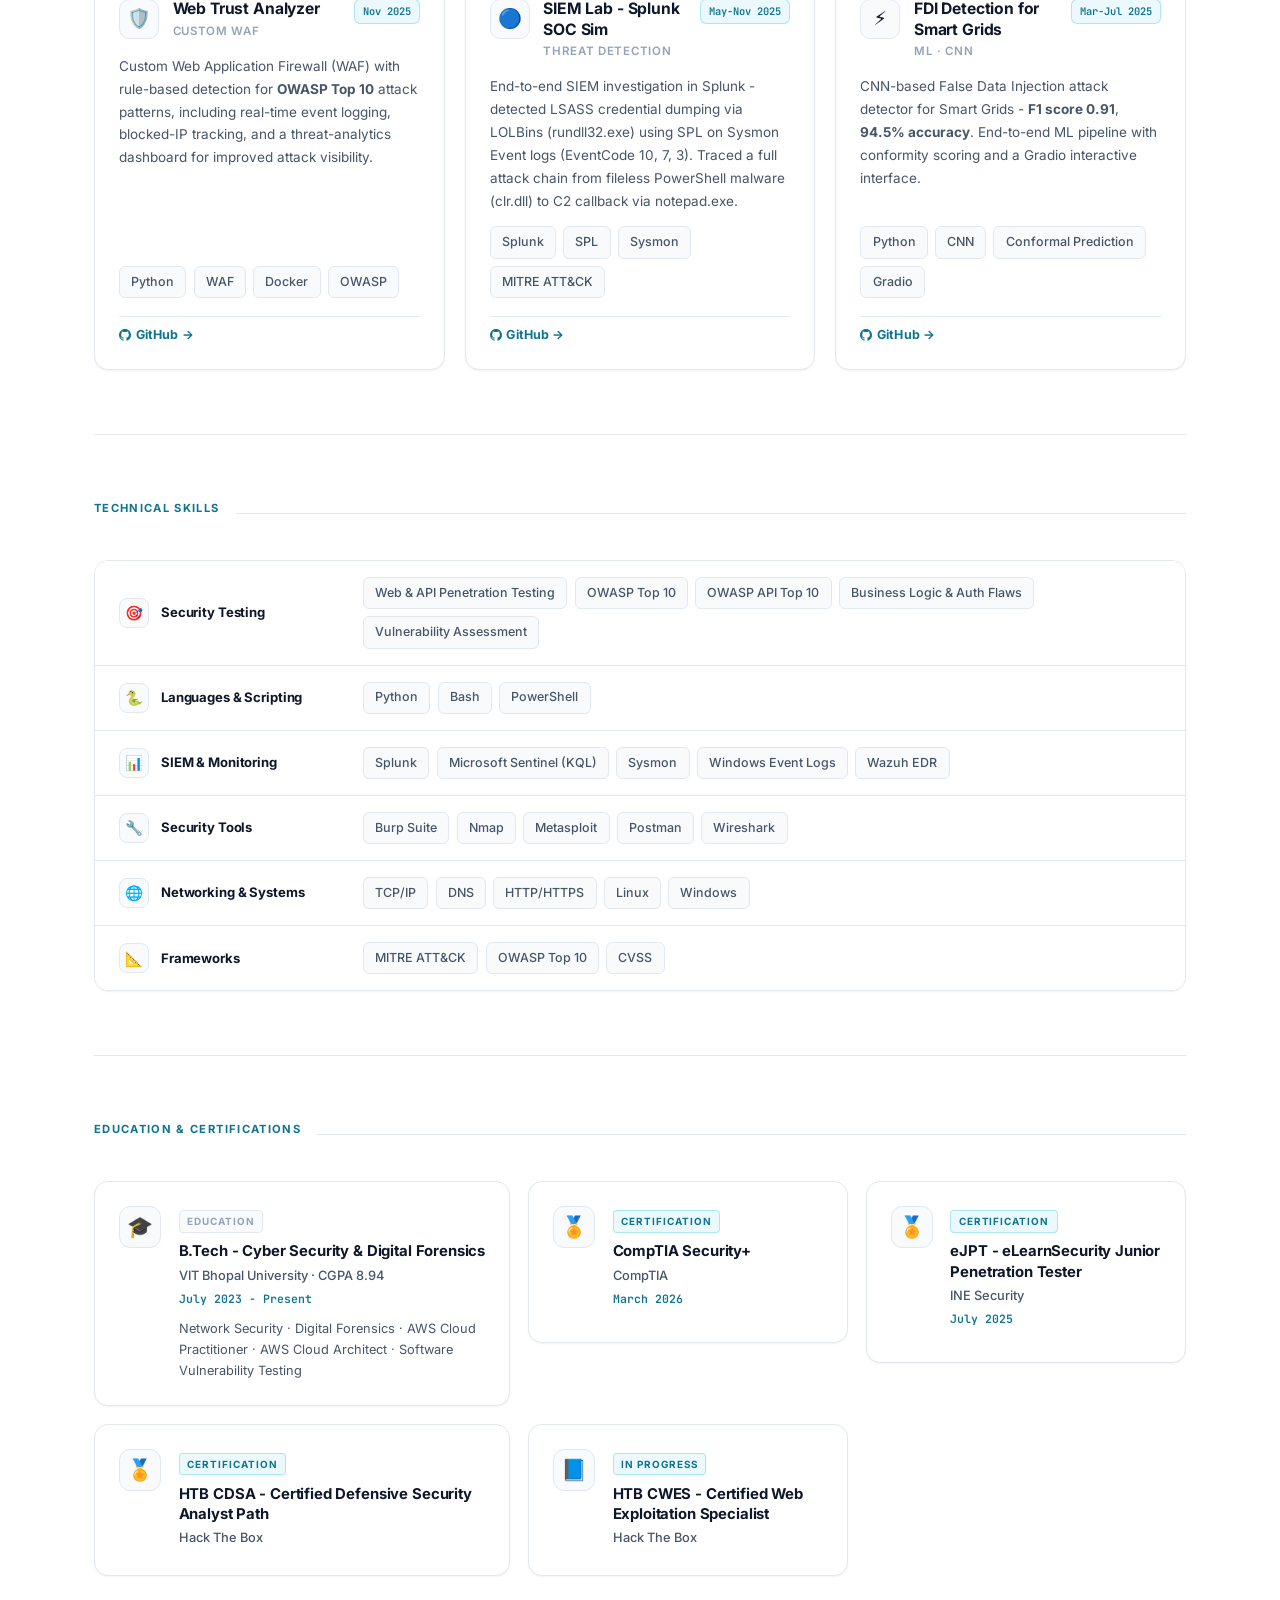
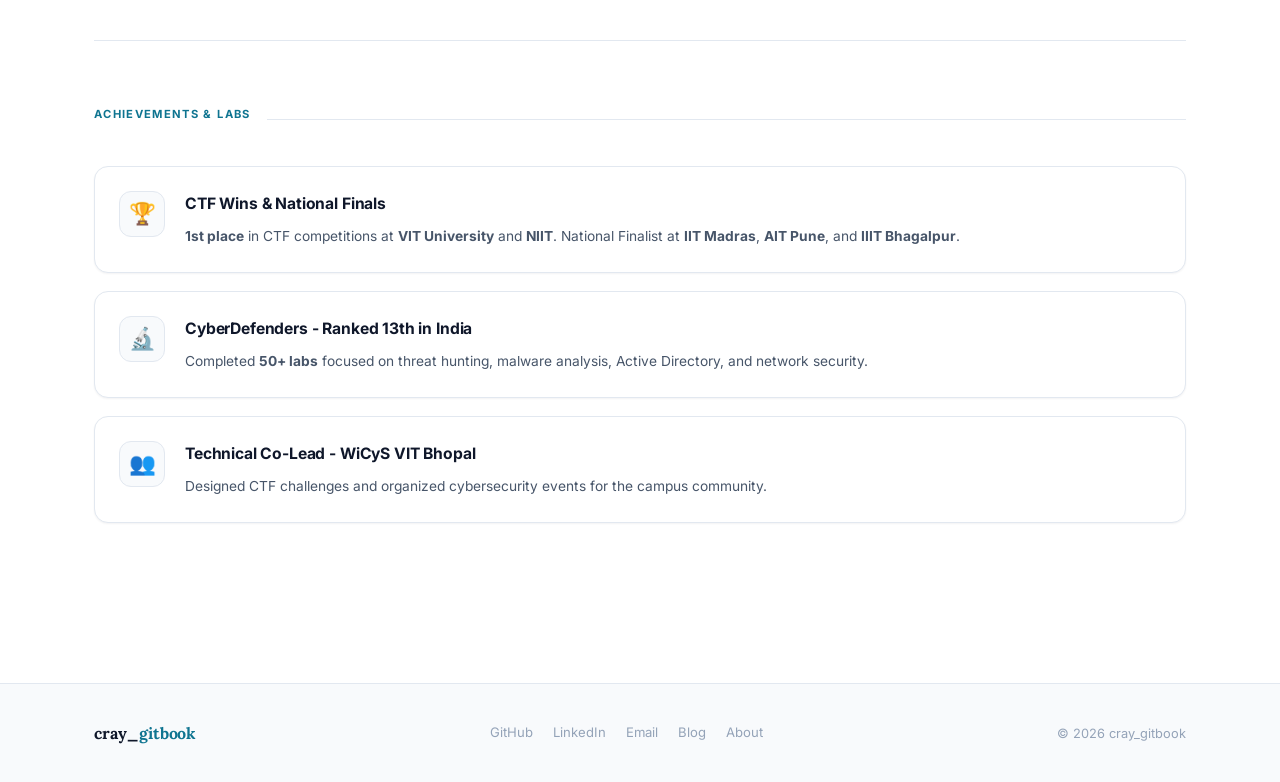
==== commit 80931ca5: "Remove em and en dashes site-wide; drop hero profile card" ====
--- a/about.html
+++ b/about.html
@@ -4,7 +4,7 @@
 <head>
     <meta charset="UTF-8" />
     <meta name="viewport" content="width=device-width, initial-scale=1.0" />
-    <title>About — cray_gitbook | SOC Analyst</title>
+    <title>About - cray_gitbook | SOC Analyst</title>
     <meta name="description"
         content="Aspiring SOC Analyst. B.Tech Cyber Security at VIT Bhopal. SIEM, threat detection, incident response, CTF player." />
     <link rel="stylesheet" href="css/style.css?v=5" />
@@ -67,7 +67,7 @@
                         VAPT professional with hands-on web &amp; API penetration testing experience
                         across e-commerce, legal-tech, fintech, and SaaS environments. Skilled in
                         OWASP Top 10 and OWASP API Security Top 10 identification, exploitation,
-                        and remediation reporting — with a research background in ML-assisted
+                        and remediation reporting - with a research background in ML-assisted
                         vulnerability detection from IIT Palakkad.
                     </p>
                     <div class="pf-links">
@@ -130,9 +130,9 @@
                     <div class="pf-exp-top">
                         <div>
                             <h3 class="pf-exp-title">VAPT Intern</h3>
-                            <div class="pf-exp-org">Osto — Gurugram, Haryana</div>
+                            <div class="pf-exp-org">Osto - Gurugram, Haryana</div>
                         </div>
-                        <span class="pf-date-pill">July 2026 – Present</span>
+                        <span class="pf-date-pill">July 2026 - Present</span>
                     </div>
                     <ul class="pf-bullets">
                         <li>Performed web application and API penetration testing across
@@ -152,9 +152,9 @@
                     <div class="pf-exp-top">
                         <div>
                             <h3 class="pf-exp-title">Security Research Intern</h3>
-                            <div class="pf-exp-org">IIT Palakkad — Palakkad, India</div>
+                            <div class="pf-exp-org">IIT Palakkad - Palakkad, India</div>
                         </div>
-                        <span class="pf-date-pill">May 2026 – June 2026</span>
+                        <span class="pf-date-pill">May 2026 - June 2026</span>
                     </div>
                     <ul class="pf-bullets">
                         <li>Built a <strong>SAST tool</strong> targeting high-risk CWEs, shifting
@@ -172,14 +172,14 @@
                     <div class="pf-exp-top">
                         <div>
                             <h3 class="pf-exp-title">Technical Co-Lead</h3>
-                            <div class="pf-exp-org">WiCyS VIT Bhopal Club — Bhopal, MP, India</div>
+                            <div class="pf-exp-org">WiCyS VIT Bhopal Club - Bhopal, MP, India</div>
                         </div>
-                        <span class="pf-date-pill">May 2025 – Present</span>
+                        <span class="pf-date-pill">May 2025 - Present</span>
                     </div>
                     <ul class="pf-bullets">
                         <li>Designed and deployed <strong>15+ CTF challenges</strong> across reverse engineering,
                             forensics, and
-                            cryptography — simulating real-world attack scenarios for participants.</li>
+                            cryptography - simulating real-world attack scenarios for participants.</li>
                         <li>Managed <strong>AWS EC2</strong> cloud infrastructure for a university cybersecurity
                             hackathon and CTF,
                             maintaining <strong>99.9% uptime</strong> and resolving 20+ support tickets.</li>
@@ -237,14 +237,14 @@
                         <div class="pf-project-header-left">
                             <div class="pf-project-icon-wrap">🔵</div>
                             <div class="pf-project-title-block">
-                                <h3 class="project-title">SIEM Lab – Splunk SOC Sim</h3>
+                                <h3 class="project-title">SIEM Lab - Splunk SOC Sim</h3>
                                 <div class="pf-project-sub">Threat Detection</div>
                             </div>
                         </div>
-                        <span class="pf-date-pill pf-date-pill--sm">May–Nov 2025</span>
+                        <span class="pf-date-pill pf-date-pill--sm">May-Nov 2025</span>
                     </div>
                     <p class="project-desc">
-                        End-to-end SIEM investigation in Splunk — detected LSASS credential dumping via LOLBins
+                        End-to-end SIEM investigation in Splunk - detected LSASS credential dumping via LOLBins
                         (rundll32.exe) using SPL on Sysmon Event logs (EventCode 10, 7, 3). Traced a full attack
                         chain from fileless PowerShell malware (clr.dll) to C2 callback via notepad.exe.
                     </p>
@@ -276,10 +276,10 @@
                                 <div class="pf-project-sub">ML · CNN</div>
                             </div>
                         </div>
-                        <span class="pf-date-pill pf-date-pill--sm">Mar–Jul 2025</span>
+                        <span class="pf-date-pill pf-date-pill--sm">Mar-Jul 2025</span>
                     </div>
                     <p class="project-desc">
-                        CNN-based False Data Injection attack detector for Smart Grids — <strong>F1 score 0.91</strong>,
+                        CNN-based False Data Injection attack detector for Smart Grids - <strong>F1 score 0.91</strong>,
                         <strong>94.5% accuracy</strong>. End-to-end ML pipeline with conformity scoring and a
                         Gradio interactive interface.
                     </p>
@@ -402,9 +402,9 @@
                     <div class="pf-cred-icon-wrap">🎓</div>
                     <div class="pf-cred-body">
                         <div class="pf-cred-badge">Education</div>
-                        <h3 class="pf-cred-title">B.Tech — Cyber Security &amp; Digital Forensics</h3>
+                        <h3 class="pf-cred-title">B.Tech - Cyber Security &amp; Digital Forensics</h3>
                         <div class="pf-cred-org">VIT Bhopal University · CGPA 8.94</div>
-                        <div class="pf-cred-date">July 2023 – Present</div>
+                        <div class="pf-cred-date">July 2023 - Present</div>
                         <p class="pf-cred-detail">
                             Network Security · Digital Forensics · AWS Cloud Practitioner · AWS Cloud Architect ·
                             Software Vulnerability Testing
@@ -426,7 +426,7 @@
                     <div class="pf-cred-icon-wrap">🏅</div>
                     <div class="pf-cred-body">
                         <div class="pf-cred-badge pf-cred-badge--cert">Certification</div>
-                        <h3 class="pf-cred-title">eJPT — eLearnSecurity Junior Penetration Tester</h3>
+                        <h3 class="pf-cred-title">eJPT - eLearnSecurity Junior Penetration Tester</h3>
                         <div class="pf-cred-org">INE Security</div>
                         <div class="pf-cred-date">July 2025</div>
                     </div>
@@ -436,7 +436,7 @@
                     <div class="pf-cred-icon-wrap">🏅</div>
                     <div class="pf-cred-body">
                         <div class="pf-cred-badge pf-cred-badge--cert">Certification</div>
-                        <h3 class="pf-cred-title">HTB CDSA — Certified Defensive Security Analyst Path</h3>
+                        <h3 class="pf-cred-title">HTB CDSA - Certified Defensive Security Analyst Path</h3>
                         <div class="pf-cred-org">Hack The Box</div>
                     </div>
                 </div>
@@ -445,7 +445,7 @@
                     <div class="pf-cred-icon-wrap">📘</div>
                     <div class="pf-cred-body">
                         <div class="pf-cred-badge pf-cred-badge--cert">In Progress</div>
-                        <h3 class="pf-cred-title">HTB CWES — Certified Web Exploitation Specialist</h3>
+                        <h3 class="pf-cred-title">HTB CWES - Certified Web Exploitation Specialist</h3>
                         <div class="pf-cred-org">Hack The Box</div>
                     </div>
                 </div>
@@ -475,7 +475,7 @@
                 <div class="pf-achieve-card">
                     <div class="pf-achieve-icon-wrap">🔬</div>
                     <div class="pf-achieve-body">
-                        <h4 class="pf-achieve-title">CyberDefenders — Ranked 13th in India</h4>
+                        <h4 class="pf-achieve-title">CyberDefenders - Ranked 13th in India</h4>
                         <p class="pf-achieve-desc">
                             Completed <strong>50+ labs</strong> focused on threat hunting, malware
                             analysis, Active Directory, and network security.
@@ -485,7 +485,7 @@
                 <div class="pf-achieve-card">
                     <div class="pf-achieve-icon-wrap">👥</div>
                     <div class="pf-achieve-body">
-                        <h4 class="pf-achieve-title">Technical Co-Lead — WiCyS VIT Bhopal</h4>
+                        <h4 class="pf-achieve-title">Technical Co-Lead - WiCyS VIT Bhopal</h4>
                         <p class="pf-achieve-desc">
                             Designed CTF challenges and organized cybersecurity events for the
                             campus community.
--- a/css/style.css
+++ b/css/style.css
@@ -16,16 +16,16 @@
   --bg-card: #ffffff;
   --bg-hover: #f4f6fb;
 
-  /* Accent — restrained professional navy */
-  --accent: #1e40af;
-  --accent-hover: #1e3a8a;
-  --accent-2: #334155;
+  /* Accent — cyber teal (distinct from medical blue) */
+  --accent: #0e7490;
+  --accent-hover: #155e75;
+  --accent-2: #4f46e5;
   --accent-3: #0f766e;
-  --gradient: none;
-  --gradient-soft: none;
-  --accent-muted: rgba(30, 64, 175, 0.06);
-  --accent-border: rgba(30, 64, 175, 0.22);
-  --glow: none;
+  --gradient: linear-gradient(135deg, #06b6d4 0%, #3b82f6 55%, #8b5cf6 100%);
+  --gradient-soft: linear-gradient(135deg, rgba(6,182,212,0.12), rgba(139,92,246,0.12));
+  --accent-muted: rgba(6, 182, 212, 0.08);
+  --accent-border: rgba(6, 182, 212, 0.28);
+  --glow: 0 4px 24px rgba(6, 182, 212, 0.25);
 
   /* Status */
   --green: #16a34a;
@@ -42,7 +42,7 @@
   /* Borders */
   --border: #e2e8f0;
   --border-strong: #cbd5e1;
-  --border-accent: rgba(29, 78, 216, 0.3);
+  --border-accent: rgba(6, 182, 212, 0.35);
 
   /* Typography */
   --font-body: 'Inter', system-ui, -apple-system, sans-serif;
@@ -67,23 +67,23 @@
    Dark Mode Tokens
    ------------------------------------------- */
 [data-theme="dark"] {
-  /* Backgrounds */
-  --bg-base: #0d1117;
-  --bg-surface: #151b24;
-  --bg-elevated: #1e2632;
-  --bg-card: #151b24;
-  --bg-hover: #1a2334;
-
-  /* Accent stays recognisable — slightly lighter in dark */
-  --accent: #93b4fd;
-  --accent-hover: #b3c9fd;
-  --accent-2: #94a3b8;
-  --accent-3: #5eead4;
-  --gradient: none;
-  --gradient-soft: none;
-  --accent-muted: rgba(147, 180, 253, 0.09);
-  --accent-border: rgba(147, 180, 253, 0.25);
-  --glow: none;
+  /* Backgrounds — midnight teal-black like reference, but teal not blue */
+  --bg-base: #030d12;
+  --bg-surface: #071a22;
+  --bg-elevated: #0c2833;
+  --bg-card: #071d26;
+  --bg-hover: #0c2a37;
+
+  /* Accent — glowing cyber teal + violet secondary */
+  --accent: #22d3ee;
+  --accent-hover: #67e8f9;
+  --accent-2: #a78bfa;
+  --accent-3: #2dd4bf;
+  --gradient: linear-gradient(135deg, #2dd4bf 0%, #22d3ee 45%, #818cf8 100%);
+  --gradient-soft: linear-gradient(135deg, rgba(45,212,191,0.14), rgba(129,140,248,0.14));
+  --accent-muted: rgba(34, 211, 238, 0.1);
+  --accent-border: rgba(34, 211, 238, 0.3);
+  --glow: 0 0 24px rgba(34, 211, 238, 0.35), 0 8px 40px rgba(34, 211, 238, 0.15);
 
   /* Status */
   --green: #4ade80;
@@ -91,16 +91,16 @@
   --red: #f87171;
   --violet: #a78bfa;
 
-  /* Text */
-  --text-primary: #e6edf3;
-  --text-secondary: #8b949e;
-  --text-muted: #484f58;
-  --text-inverse: #0d1117;
-
-  /* Borders */
-  --border: #30363d;
-  --border-strong: #3d444d;
-  --border-accent: rgba(96, 165, 250, 0.3);
+  /* Text — icy white + muted teal-gray like reference */
+  --text-primary: #eafcff;
+  --text-secondary: #93b4bc;
+  --text-muted: #5d7f88;
+  --text-inverse: #030d12;
+
+  /* Borders — teal-tinted */
+  --border: #13343f;
+  --border-strong: #1e4e5c;
+  --border-accent: rgba(34, 211, 238, 0.35);
 
   /* Shadows (darker for dark bg) */
   --shadow-sm: 0 1px 3px rgba(1, 4, 9, 0.4);
@@ -180,25 +180,36 @@
   inset: 0 0 auto 0;
   height: var(--nav-h);
   z-index: 100;
-  background: rgba(255, 255, 255, 0.94);
-  backdrop-filter: blur(10px);
-  -webkit-backdrop-filter: blur(10px);
-  border-bottom: 1px solid var(--border);
+  background: transparent;
+  border-bottom: none;
+  padding-top: 12px;
   transition: background 0.2s ease, border-color 0.2s ease;
-}
-
-[data-theme="dark"] .nav {
-  background: rgba(13, 17, 23, 0.94);
 }
 
 .nav-inner {
   max-width: var(--max-w);
   margin: 0 auto;
-  padding: 0 1.5rem;
-  height: 100%;
+  padding: 0 1.25rem 0 1.5rem;
+  height: calc(var(--nav-h) - 12px);
   display: flex;
   align-items: center;
   justify-content: space-between;
+  background: rgba(255, 255, 255, 0.8);
+  backdrop-filter: blur(16px);
+  -webkit-backdrop-filter: blur(16px);
+  border: 1px solid var(--border);
+  border-radius: 999px;
+  box-shadow: var(--shadow-sm);
+}
+
+[data-theme="dark"] .nav-inner {
+  background: rgba(7, 26, 34, 0.72);
+  border-color: rgba(34, 211, 238, 0.14);
+  box-shadow: 0 8px 32px rgba(0, 0, 0, 0.45), inset 0 1px 0 rgba(255,255,255,0.04);
+}
+
+[data-theme="dark"] .nav {
+  background: transparent;
 }
 
 .nav-logo {
@@ -243,16 +254,22 @@
 }
 
 .nav-cta {
-  background: var(--accent) !important;
-  color: white !important;
-  border-radius: 7px;
+  background: var(--gradient) !important;
+  color: #03141a !important;
+  border-radius: 999px;
   font-size: 0.82rem !important;
-  font-weight: 600 !important;
-  padding: 0.4rem 1rem !important;
+  font-weight: 700 !important;
+  padding: 0.45rem 1.15rem !important;
+  box-shadow: var(--glow);
+}
+
+[data-theme="dark"] .nav-cta {
+  color: #03141a !important;
 }
 
 .nav-cta:hover {
-  background: var(--accent-hover) !important;
+  filter: brightness(1.08);
+  transform: translateY(-1px);
 }
 
 /* Dark Mode Toggle Button */
@@ -381,7 +398,7 @@
   overflow: hidden;
 }
 
-/* Faint architectural grid — professional, not playful */
+/* Faint architectural grid + ambient glow — deep-space like reference */
 .hero::before {
   content: '';
   position: absolute;
@@ -395,9 +412,16 @@
   mask-image: radial-gradient(70% 80% at 50% 20%, black 20%, transparent 100%);
 }
 
-/* Remove glow orb for professional theme */
+/* Ambient teal/violet orbs (the glow from the reference, shifted to teal) */
 .hero::after {
-  content: none;
+  content: '';
+  position: absolute;
+  inset: 0;
+  pointer-events: none;
+  background:
+    radial-gradient(ellipse 42% 38% at 12% 45%, rgba(34, 211, 238, 0.14) 0%, transparent 70%),
+    radial-gradient(ellipse 42% 38% at 88% 55%, rgba(129, 140, 248, 0.13) 0%, transparent 70%),
+    radial-gradient(ellipse 30% 24% at 50% 0%, rgba(45, 212, 191, 0.08) 0%, transparent 70%);
 }
 
 [data-theme="dark"] .hero::before {
@@ -409,7 +433,7 @@
   margin: 0 auto;
   padding: 0 1.5rem;
   display: grid;
-  grid-template-columns: 1fr auto;
+  grid-template-columns: 1fr;
   gap: 3rem;
   align-items: center;
   position: relative;
@@ -420,18 +444,25 @@
   align-items: center;
   gap: 0.6rem;
   font-size: 0.72rem;
-  font-weight: 700;
-  letter-spacing: 0.14em;
+  font-weight: 600;
+  letter-spacing: 0.08em;
   text-transform: uppercase;
   color: var(--text-secondary);
   margin-bottom: 1.1rem;
+  padding: 0.35rem 0.9rem 0.35rem 0.7rem;
+  border: 1px solid var(--accent-border);
+  border-radius: 999px;
+  background: var(--accent-muted);
+  backdrop-filter: blur(8px);
 }
 
 .hero-label::before {
   content: '';
-  width: 28px;
-  height: 2px;
-  background: var(--accent);
+  width: 8px;
+  height: 8px;
+  border-radius: 50%;
+  background: var(--gradient);
+  box-shadow: var(--glow);
 }
 
 .hero-title {
@@ -507,10 +538,10 @@
 .hero-card {
   width: 300px;
   background: var(--bg-card);
-  border: 1px solid var(--border);
-  border-radius: 12px;
+  border: 1px solid var(--accent-border);
+  border-radius: 16px;
   flex-shrink: 0;
-  box-shadow: var(--shadow-md);
+  box-shadow: var(--shadow-md), var(--glow);
   overflow: hidden;
   text-align: left;
   animation: none;
@@ -578,8 +609,8 @@
   display: inline-flex;
   align-items: center;
   gap: 0.4rem;
-  padding: 0.6rem 1.25rem;
-  border-radius: 8px;
+  padding: 0.65rem 1.4rem;
+  border-radius: 999px;
   font-size: 0.875rem;
   font-weight: 600;
   transition: var(--t);
@@ -587,9 +618,14 @@
 }
 
 .btn-primary {
-  background: var(--accent);
-  color: #fff;
-  box-shadow: var(--shadow-sm);
+  background: var(--gradient);
+  color: #03141a;
+  box-shadow: var(--glow);
+  border: 1px solid transparent;
+}
+
+[data-theme="dark"] .btn-primary {
+  color: #03141a;
 }
 
 .btn-primary::after {
@@ -597,10 +633,9 @@
 }
 
 .btn-primary:hover {
-  background: var(--accent-hover);
+  filter: brightness(1.08);
   transform: translateY(-1px);
-  box-shadow: var(--shadow-md);
-  filter: none;
+  box-shadow: var(--glow), var(--shadow-md);
 }
 
 .btn-primary:hover::after {
@@ -1542,10 +1577,6 @@
 @media (max-width: 900px) {
   .hero-inner {
     grid-template-columns: 1fr;
-  }
-
-  .hero-card {
-    display: none;
   }
 
   .post-layout {
--- a/css/portfolio.css
+++ b/css/portfolio.css
@@ -28,7 +28,7 @@
   position: absolute;
   inset: 0;
   background:
-    radial-gradient(ellipse 60% 50% at 70% 50%, rgba(29, 78, 216, 0.04) 0%, transparent 70%),
+    radial-gradient(ellipse 60% 50% at 70% 50%, rgba(6, 182, 212, 0.06) 0%, transparent 70%),
     radial-gradient(circle, var(--border) 1px, transparent 1px);
   background-size: 100% 100%, 30px 30px;
   pointer-events: none;
@@ -36,9 +36,10 @@
 
 [data-theme="dark"] .pf-hero::before {
   background:
-    radial-gradient(ellipse 60% 50% at 70% 50%, rgba(96, 165, 250, 0.06) 0%, transparent 70%),
-    radial-gradient(circle, rgba(48, 54, 61, 0.8) 1px, transparent 1px);
-  background-size: 100% 100%, 30px 30px;
+    radial-gradient(ellipse 45% 40% at 15% 40%, rgba(34, 211, 238, 0.12) 0%, transparent 70%),
+    radial-gradient(ellipse 45% 40% at 85% 55%, rgba(129, 140, 248, 0.11) 0%, transparent 70%),
+    radial-gradient(circle, rgba(30, 78, 92, 0.8) 1px, transparent 1px);
+  background-size: 100% 100%, 100% 100%, 30px 30px;
 }
 
 .pf-hero-inner {
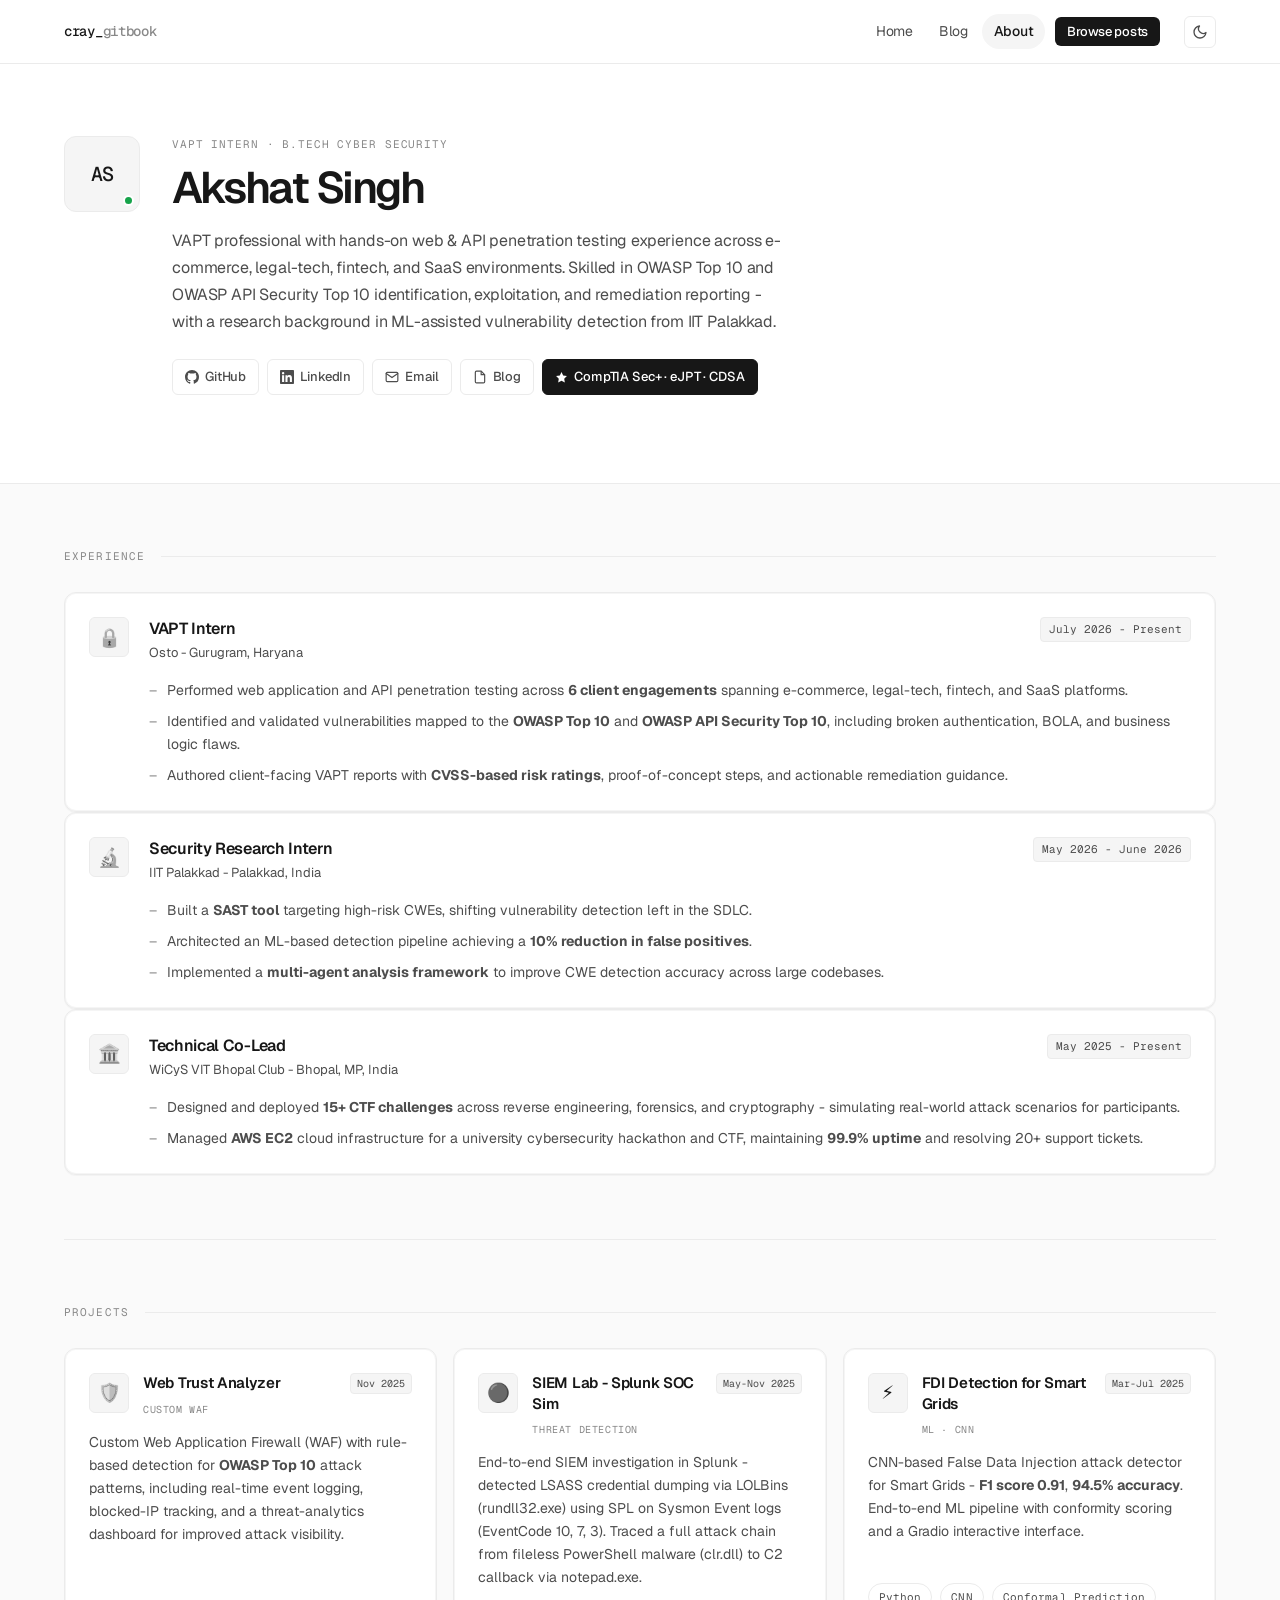
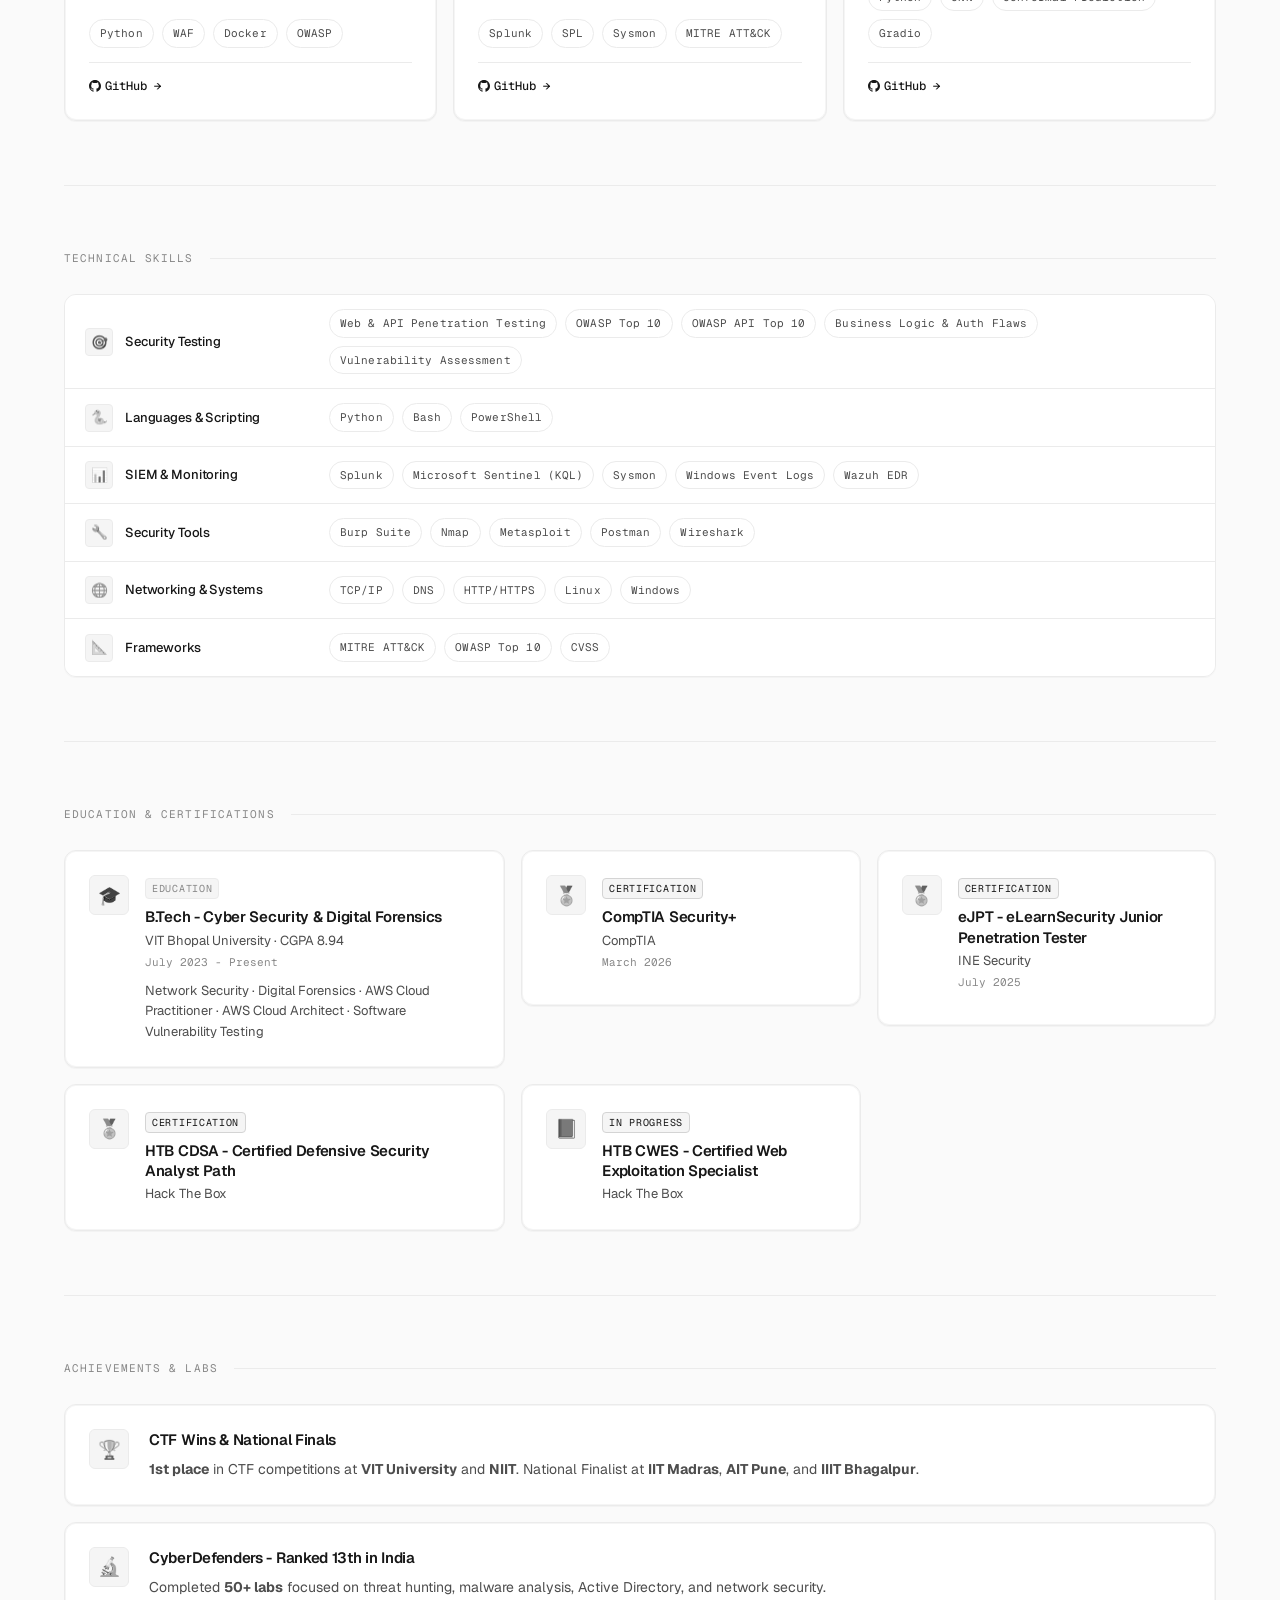
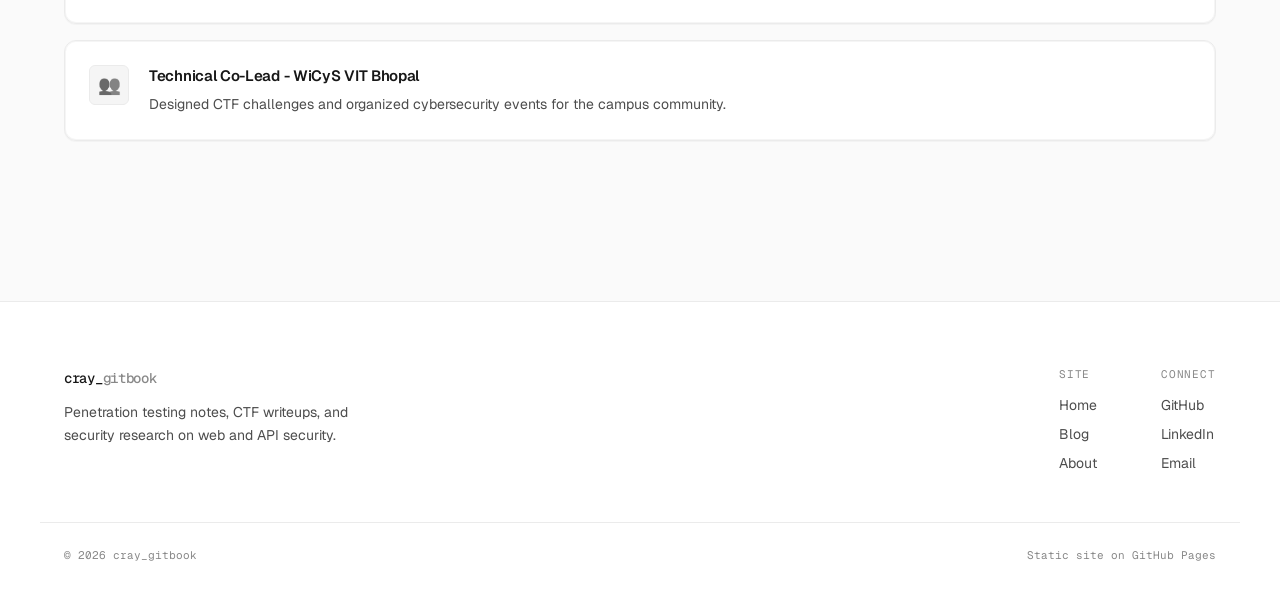
==== commit 4526f6ae: "Redesign UI with Vercel-inspired design system" ====
--- a/about.html
+++ b/about.html
@@ -7,8 +7,19 @@
     <title>About - cray_gitbook | SOC Analyst</title>
     <meta name="description"
         content="Aspiring SOC Analyst. B.Tech Cyber Security at VIT Bhopal. SIEM, threat detection, incident response, CTF player." />
-    <link rel="stylesheet" href="css/style.css?v=5" />
-    <link rel="stylesheet" href="css/portfolio.css" />
+    <script>
+        (function () {
+            try {
+                var t = localStorage.getItem('cg-theme') ||
+                    (window.matchMedia('(prefers-color-scheme: dark)').matches ? 'dark' : 'light');
+                document.documentElement.setAttribute('data-theme', t);
+            } catch (e) { }
+        })();
+    </script>
+    <link rel="preconnect" href="https://fonts.googleapis.com" />
+    <link rel="preconnect" href="https://fonts.gstatic.com" crossorigin />
+    <link rel="stylesheet" href="css/style.css?v=7" />
+    <link rel="stylesheet" href="css/portfolio.css?v=2" />
 </head>
 
 <body>
@@ -20,7 +31,7 @@
                 <li><a href="index.html">Home</a></li>
                 <li><a href="blog.html">Blog</a></li>
                 <li><a href="about.html" class="active">About</a></li>
-                <li><a href="blog.html" class="nav-cta">Browse Posts →</a></li>
+                <li><a href="blog.html" class="nav-cta">Browse posts</a></li>
             </ul>
             <div style="display:flex; align-items:center; gap:0.5rem;">
                 <button class="theme-toggle" id="themeToggle" aria-label="Toggle dark mode" title="Toggle dark mode">
@@ -56,7 +67,7 @@
             <div class="pf-hero-inner">
 
                 <div class="pf-avatar-wrap">
-                    <div class="pf-avatar">🛡️</div>
+                    <div class="pf-avatar">AS</div>
                     <div class="pf-status-dot" title="Open to opportunities"></div>
                 </div>
 
@@ -499,15 +510,28 @@
 
     <footer class="footer">
         <div class="footer-inner">
-            <span class="nav-logo" style="font-size:1rem;">cray_<span style="color:var(--accent)">gitbook</span></span>
-            <div class="footer-links">
-                <a href="https://github.com/cray4367" target="_blank" rel="noopener">GitHub</a>
-                <a href="https://www.linkedin.com/in/akshat-singh-1311ca/" target="_blank" rel="noopener">LinkedIn</a>
-                <a href="mailto:sghakshat11@gmail.com">Email</a>
-                <a href="blog.html">Blog</a>
-                <a href="about.html">About</a>
-            </div>
-            <div class="footer-copy">&copy; 2026 cray_gitbook</div>
+            <div class="footer-brand">
+                <a href="index.html" class="nav-logo">cray_<span>gitbook</span></a>
+                <p>Penetration testing notes, CTF writeups, and security research on web and API security.</p>
+            </div>
+            <div class="footer-cols">
+                <div class="footer-col">
+                    <div class="footer-heading">Site</div>
+                    <a href="index.html">Home</a>
+                    <a href="blog.html">Blog</a>
+                    <a href="about.html">About</a>
+                </div>
+                <div class="footer-col">
+                    <div class="footer-heading">Connect</div>
+                    <a href="https://github.com/cray4367" target="_blank" rel="noopener">GitHub</a>
+                    <a href="https://www.linkedin.com/in/akshat-singh-1311ca/" target="_blank" rel="noopener">LinkedIn</a>
+                    <a href="mailto:sghakshat11@gmail.com">Email</a>
+                </div>
+            </div>
+        </div>
+        <div class="footer-bottom">
+            <span>&copy; 2026 cray_gitbook</span>
+            <span>Static site on GitHub Pages</span>
         </div>
     </footer>
 
--- a/css/style.css
+++ b/css/style.css
@@ -1,116 +1,125 @@
-/* ===========================================
-   CRAY GITBOOK — Professional Theme
-   Light + Dark Mode
-   =========================================== */
-
-@import url('https://fonts.googleapis.com/css2?family=Inter:wght@300;400;500;600;700&family=JetBrains+Mono:wght@400;500&family=Lora:wght@600;700&display=swap');
-
-/* -------------------------------------------
-   Design Tokens
-   ------------------------------------------- */
+/* ============================================================
+   cray_gitbook — design system
+   Based on the Vercel DESIGN.md language:
+   near-white canvas, ink black, hairline borders, mono labels,
+   and the mesh gradient as the only decorative colour.
+   ============================================================ */
+
+@import url('https://fonts.googleapis.com/css2?family=Geist:wght@400;500;600&family=Geist+Mono:wght@400;500&display=swap');
+
+/* ------------------------------------------------------------
+   Tokens — light
+   ------------------------------------------------------------ */
 :root {
-  /* Backgrounds */
-  --bg-base: #ffffff;
-  --bg-surface: #f8fafc;
-  --bg-elevated: #eef2f7;
+  /* Surfaces */
+  --bg-base: #fafafa;
+  --bg-surface: #f5f5f5;
+  --bg-elevated: #ebebeb;
   --bg-card: #ffffff;
-  --bg-hover: #f4f6fb;
-
-  /* Accent — cyber teal (distinct from medical blue) */
-  --accent: #0e7490;
-  --accent-hover: #155e75;
-  --accent-2: #4f46e5;
-  --accent-3: #0f766e;
-  --gradient: linear-gradient(135deg, #06b6d4 0%, #3b82f6 55%, #8b5cf6 100%);
-  --gradient-soft: linear-gradient(135deg, rgba(6,182,212,0.12), rgba(139,92,246,0.12));
-  --accent-muted: rgba(6, 182, 212, 0.08);
-  --accent-border: rgba(6, 182, 212, 0.28);
-  --glow: 0 4px 24px rgba(6, 182, 212, 0.25);
-
-  /* Status */
+  --bg-hover: #f5f5f5;
+
+  /* Ink */
+  --text-primary: #171717;
+  --text-secondary: #4d4d4d;
+  --text-muted: #888888;
+  --text-inverse: #ffffff;
+
+  /* Action */
+  --accent: #171717;
+  --accent-hover: #000000;
+  --accent-2: #0070f3;
+  --accent-3: #7928ca;
+  --accent-muted: #f5f5f5;
+  --accent-border: #ebebeb;
+  --gradient: linear-gradient(90deg, #007cf0, #00dfd8, #7928ca, #ff0080, #f9cb28);
+  --gradient-soft: linear-gradient(135deg, rgba(0, 124, 240, 0.08), rgba(255, 0, 128, 0.08));
+  --glow: none;
+
+  /* Semantics */
   --green: #16a34a;
-  --amber: #d97706;
-  --red: #dc2626;
-  --violet: #7c3aed;
-
-  /* Text */
-  --text-primary: #0f172a;
-  --text-secondary: #475569;
-  --text-muted: #94a3b8;
-  --text-inverse: #ffffff;
-
-  /* Borders */
-  --border: #e2e8f0;
-  --border-strong: #cbd5e1;
-  --border-accent: rgba(6, 182, 212, 0.35);
-
-  /* Typography */
-  --font-body: 'Inter', system-ui, -apple-system, sans-serif;
-  --font-serif: 'Lora', Georgia, serif;
-  --font-mono: 'JetBrains Mono', 'Fira Code', monospace;
+  --amber: #b45309;
+  --red: #ee0000;
+  --violet: #7928ca;
+  --link: #0070f3;
+  --link-hover: #0761d1;
+  --selection-bg: #171717;
+  --selection-fg: #f2f2f2;
+
+  /* Lines */
+  --border: #ebebeb;
+  --border-strong: #d4d4d4;
+  --border-accent: #d4d4d4;
+
+  /* Type */
+  --font-body: 'Geist', 'Inter', system-ui, -apple-system, 'Segoe UI', sans-serif;
+  --font-serif: 'Geist', 'Inter', system-ui, sans-serif;
+  --font-mono: 'Geist Mono', ui-monospace, SFMono-Regular, Menlo, Monaco, monospace;
 
   /* Layout */
-  --nav-h: 60px;
-  --max-w: 1140px;
-
-  /* Transitions */
-  --t: all 0.16s ease;
-
-  /* Shadows */
-  --shadow-sm: 0 1px 2px rgba(15, 23, 42, 0.05);
-  --shadow-md: 0 4px 12px rgba(15, 23, 42, 0.08);
-  --shadow-lg: 0 10px 30px rgba(15, 23, 42, 0.12);
-  --radius: 10px;
-}
-
-/* -------------------------------------------
-   Dark Mode Tokens
-   ------------------------------------------- */
+  --nav-h: 64px;
+  --max-w: 1200px;
+  --radius: 8px;
+  --radius-lg: 12px;
+  --radius-xl: 16px;
+  --pill: 100px;
+
+  /* Motion */
+  --t: all 0.18s cubic-bezier(0.4, 0, 0.2, 1);
+
+  /* Elevation — stacked small offsets + inset hairline */
+  --shadow-sm: 0 0 0 1px rgba(0, 0, 0, 0.04) inset, 0 1px 1px rgba(0, 0, 0, 0.03);
+  --shadow-md: 0 0 0 1px rgba(0, 0, 0, 0.04) inset, 0 1px 1px rgba(0, 0, 0, 0.02), 0 2px 2px rgba(0, 0, 0, 0.04);
+  --shadow-lg: 0 0 0 1px rgba(0, 0, 0, 0.04) inset, 0 2px 2px rgba(0, 0, 0, 0.04), 0 8px 16px -4px rgba(0, 0, 0, 0.04);
+  --shadow-xl: 0 0 0 1px rgba(0, 0, 0, 0.04) inset, 0 1px 1px rgba(0, 0, 0, 0.02), 0 8px 16px -4px rgba(0, 0, 0, 0.04), 0 24px 32px -8px rgba(0, 0, 0, 0.06);
+}
+
+/* ------------------------------------------------------------
+   Tokens — dark
+   ------------------------------------------------------------ */
 [data-theme="dark"] {
-  /* Backgrounds — midnight teal-black like reference, but teal not blue */
-  --bg-base: #030d12;
-  --bg-surface: #071a22;
-  --bg-elevated: #0c2833;
-  --bg-card: #071d26;
-  --bg-hover: #0c2a37;
-
-  /* Accent — glowing cyber teal + violet secondary */
-  --accent: #22d3ee;
-  --accent-hover: #67e8f9;
-  --accent-2: #a78bfa;
-  --accent-3: #2dd4bf;
-  --gradient: linear-gradient(135deg, #2dd4bf 0%, #22d3ee 45%, #818cf8 100%);
-  --gradient-soft: linear-gradient(135deg, rgba(45,212,191,0.14), rgba(129,140,248,0.14));
-  --accent-muted: rgba(34, 211, 238, 0.1);
-  --accent-border: rgba(34, 211, 238, 0.3);
-  --glow: 0 0 24px rgba(34, 211, 238, 0.35), 0 8px 40px rgba(34, 211, 238, 0.15);
-
-  /* Status */
+  --bg-base: #000000;
+  --bg-surface: #0a0a0a;
+  --bg-elevated: #111111;
+  --bg-card: #0a0a0a;
+  --bg-hover: #141414;
+
+  --text-primary: #ededed;
+  --text-secondary: #a1a1a1;
+  --text-muted: #6f6f6f;
+  --text-inverse: #000000;
+
+  --accent: #ededed;
+  --accent-hover: #ffffff;
+  --accent-2: #3291ff;
+  --accent-3: #a855f7;
+  --accent-muted: #141414;
+  --accent-border: #262626;
+  --gradient: linear-gradient(90deg, #007cf0, #00dfd8, #7928ca, #ff0080, #f9cb28);
+  --gradient-soft: linear-gradient(135deg, rgba(0, 124, 240, 0.12), rgba(255, 0, 128, 0.12));
+  --glow: none;
+
   --green: #4ade80;
-  --amber: #fbbf24;
-  --red: #f87171;
-  --violet: #a78bfa;
-
-  /* Text — icy white + muted teal-gray like reference */
-  --text-primary: #eafcff;
-  --text-secondary: #93b4bc;
-  --text-muted: #5d7f88;
-  --text-inverse: #030d12;
-
-  /* Borders — teal-tinted */
-  --border: #13343f;
-  --border-strong: #1e4e5c;
-  --border-accent: rgba(34, 211, 238, 0.35);
-
-  /* Shadows (darker for dark bg) */
-  --shadow-sm: 0 1px 3px rgba(1, 4, 9, 0.4);
-  --shadow-md: 0 4px 12px rgba(1, 4, 9, 0.5);
-  --shadow-lg: 0 8px 28px rgba(1, 4, 9, 0.7);
-}
-
-/* -------------------------------------------
+  --amber: #f5a623;
+  --red: #ff4d4d;
+  --violet: #a855f7;
+  --link: #3291ff;
+  --link-hover: #66b1ff;
+  --selection-bg: #ededed;
+  --selection-fg: #000000;
+
+  --border: #262626;
+  --border-strong: #3a3a3a;
+  --border-accent: #3a3a3a;
+
+  --shadow-sm: 0 0 0 1px rgba(255, 255, 255, 0.04) inset, 0 1px 1px rgba(0, 0, 0, 0.4);
+  --shadow-md: 0 0 0 1px rgba(255, 255, 255, 0.04) inset, 0 2px 2px rgba(0, 0, 0, 0.4), 0 4px 8px -2px rgba(0, 0, 0, 0.5);
+  --shadow-lg: 0 0 0 1px rgba(255, 255, 255, 0.05) inset, 0 2px 2px rgba(0, 0, 0, 0.4), 0 8px 16px -4px rgba(0, 0, 0, 0.5);
+  --shadow-xl: 0 0 0 1px rgba(255, 255, 255, 0.05) inset, 0 8px 16px -4px rgba(0, 0, 0, 0.5), 0 24px 32px -8px rgba(0, 0, 0, 0.6);
+}
+
+/* ------------------------------------------------------------
    Reset
-   ------------------------------------------- */
+   ------------------------------------------------------------ */
 *,
 *::before,
 *::after {
@@ -129,9 +138,13 @@
   background: var(--bg-base);
   color: var(--text-primary);
   font-family: var(--font-body);
-  line-height: 1.65;
+  font-size: 16px;
+  line-height: 1.5;
   -webkit-font-smoothing: antialiased;
+  -moz-osx-font-smoothing: grayscale;
   min-height: 100vh;
+  display: flex;
+  flex-direction: column;
   overflow-x: hidden;
   max-width: 100vw;
 }
@@ -143,155 +156,131 @@
 
 img {
   max-width: 100%;
-  height: auto;
   display: block;
 }
 
 button {
+  font-family: inherit;
   cursor: pointer;
   background: none;
   border: none;
-  font-family: inherit;
-}
-
-/* Scrollbar */
-::-webkit-scrollbar {
-  width: 5px;
-}
-
-::-webkit-scrollbar-track {
-  background: var(--bg-surface);
-}
-
-::-webkit-scrollbar-thumb {
-  background: var(--border-strong);
-  border-radius: 99px;
-}
-
-::-webkit-scrollbar-thumb:hover {
-  background: var(--accent);
-}
-
-/* -------------------------------------------
+  color: inherit;
+}
+
+::selection {
+  background: var(--selection-bg);
+  color: var(--selection-fg);
+}
+
+:focus-visible {
+  outline: 2px solid var(--text-primary);
+  outline-offset: 2px;
+}
+
+/* ------------------------------------------------------------
    Navigation
-   ------------------------------------------- */
+   ------------------------------------------------------------ */
 .nav {
   position: fixed;
-  inset: 0 0 auto 0;
+  top: 0;
+  left: 0;
+  right: 0;
   height: var(--nav-h);
   z-index: 100;
-  background: transparent;
-  border-bottom: none;
-  padding-top: 12px;
-  transition: background 0.2s ease, border-color 0.2s ease;
+  background: color-mix(in srgb, var(--bg-card) 82%, transparent);
+  -webkit-backdrop-filter: saturate(180%) blur(14px);
+  backdrop-filter: saturate(180%) blur(14px);
+  border-bottom: 1px solid var(--border);
 }
 
 .nav-inner {
   max-width: var(--max-w);
   margin: 0 auto;
-  padding: 0 1.25rem 0 1.5rem;
-  height: calc(var(--nav-h) - 12px);
+  height: 100%;
+  padding: 0 24px;
   display: flex;
   align-items: center;
   justify-content: space-between;
-  background: rgba(255, 255, 255, 0.8);
-  backdrop-filter: blur(16px);
-  -webkit-backdrop-filter: blur(16px);
-  border: 1px solid var(--border);
-  border-radius: 999px;
-  box-shadow: var(--shadow-sm);
-}
-
-[data-theme="dark"] .nav-inner {
-  background: rgba(7, 26, 34, 0.72);
-  border-color: rgba(34, 211, 238, 0.14);
-  box-shadow: 0 8px 32px rgba(0, 0, 0, 0.45), inset 0 1px 0 rgba(255,255,255,0.04);
-}
-
-[data-theme="dark"] .nav {
-  background: transparent;
+  gap: 24px;
 }
 
 .nav-logo {
-  font-family: var(--font-serif);
-  font-size: 1.1rem;
-  font-weight: 700;
-  color: var(--text-primary);
-  letter-spacing: -0.01em;
+  font-family: var(--font-mono);
+  font-size: 14px;
+  font-weight: 500;
+  letter-spacing: -0.02em;
+  color: var(--text-primary);
+  white-space: nowrap;
 }
 
 .nav-logo span {
-  color: var(--accent);
+  color: var(--text-muted);
 }
 
 .nav-links {
   display: flex;
   align-items: center;
-  gap: 0.1rem;
+  gap: 2px;
   list-style: none;
+  margin-left: auto;
 }
 
 .nav-links a {
   display: block;
-  padding: 0.4rem 0.85rem;
-  font-size: 0.875rem;
+  padding: 7px 12px;
+  font-size: 14px;
+  font-weight: 400;
+  letter-spacing: -0.28px;
+  color: var(--text-secondary);
+  border-radius: var(--pill);
+  transition: var(--t);
+}
+
+.nav-links a:hover {
+  color: var(--text-primary);
+  background: var(--bg-surface);
+}
+
+.nav-links a.active {
+  color: var(--text-primary);
   font-weight: 500;
-  color: var(--text-secondary);
+  background: var(--bg-surface);
+}
+
+.nav-cta {
+  margin-left: 8px;
+  background: var(--text-primary) !important;
+  color: var(--text-inverse) !important;
+  font-weight: 500 !important;
+  font-size: 13px !important;
+  padding: 7px 12px !important;
+  border-radius: 6px !important;
+  line-height: 1.2;
+}
+
+.nav-cta:hover {
+  background: var(--text-primary) !important;
+  opacity: 0.86;
+}
+
+.theme-toggle {
+  display: flex;
+  align-items: center;
+  justify-content: center;
+  width: 32px;
+  height: 32px;
   border-radius: 6px;
-  transition: var(--t);
-}
-
-.nav-links a:hover {
-  color: var(--text-primary);
-  background: var(--bg-elevated);
-}
-
-.nav-links a.active {
-  color: var(--text-primary);
-  font-weight: 600;
-  background: var(--accent-muted);
-  box-shadow: inset 0 0 0 1px var(--accent-border);
-}
-
-.nav-cta {
-  background: var(--gradient) !important;
-  color: #03141a !important;
-  border-radius: 999px;
-  font-size: 0.82rem !important;
-  font-weight: 700 !important;
-  padding: 0.45rem 1.15rem !important;
-  box-shadow: var(--glow);
-}
-
-[data-theme="dark"] .nav-cta {
-  color: #03141a !important;
-}
-
-.nav-cta:hover {
-  filter: brightness(1.08);
-  transform: translateY(-1px);
-}
-
-/* Dark Mode Toggle Button */
-.theme-toggle {
-  display: flex;
-  align-items: center;
-  justify-content: center;
-  width: 34px;
-  height: 34px;
-  border-radius: 8px;
   border: 1px solid var(--border);
+  background: var(--bg-card);
+  color: var(--text-secondary);
+  transition: var(--t);
+  flex-shrink: 0;
+}
+
+.theme-toggle:hover {
+  color: var(--text-primary);
+  border-color: var(--border-strong);
   background: var(--bg-surface);
-  color: var(--text-secondary);
-  cursor: pointer;
-  transition: var(--t);
-  flex-shrink: 0;
-}
-
-.theme-toggle:hover {
-  color: var(--accent);
-  border-color: var(--accent-border);
-  background: var(--accent-muted);
 }
 
 .theme-toggle .icon-moon {
@@ -316,563 +305,516 @@
   justify-content: center;
   align-items: center;
   gap: 5px;
-  /* Minimum 44x44px touch target for accessibility */
-  min-width: 44px;
-  min-height: 44px;
-  padding: 0;
-  border-radius: 8px;
+  min-width: 40px;
+  min-height: 40px;
+  border-radius: 6px;
   transition: var(--t);
 }
 
 .nav-toggle:hover {
-  background: var(--bg-elevated);
+  background: var(--bg-surface);
 }
 
 .nav-toggle span {
   display: block;
-  width: 22px;
-  height: 2px;
+  width: 18px;
+  height: 1.5px;
   background: var(--text-primary);
   border-radius: 2px;
   transition: var(--t);
 }
 
-/* -------------------------------------------
+/* ------------------------------------------------------------
    Layout
-   ------------------------------------------- */
+   ------------------------------------------------------------ */
 .container {
   max-width: var(--max-w);
   margin: 0 auto;
-  padding: 0 1.5rem;
+  padding: 0 24px;
 }
 
 .page-wrapper {
   padding-top: var(--nav-h);
+  flex: 1;
 }
 
 .section {
-  padding: 4.5rem 0;
+  padding: 96px 0;
 }
 
 .section-sm {
-  padding: 2.5rem 0;
+  padding: 48px 0;
 }
 
 .section-eyebrow {
-  display: inline-block;
-  font-size: 0.7rem;
-  font-weight: 700;
-  letter-spacing: 0.12em;
+  display: block;
+  font-family: var(--font-mono);
+  font-size: 11px;
+  font-weight: 400;
+  letter-spacing: 0.1em;
   text-transform: uppercase;
-  color: var(--accent);
-  margin-bottom: 0.65rem;
-}
-
-.section-eyebrow::before {
-  content: none;
+  color: var(--text-muted);
+  margin-bottom: 12px;
 }
 
 .section-title {
-  font-family: var(--font-serif);
-  font-size: clamp(1.55rem, 3vw, 2.15rem);
-  font-weight: 700;
-  color: var(--text-primary);
-  letter-spacing: -0.02em;
-  line-height: 1.25;
-  margin-bottom: 0.6rem;
+  font-size: clamp(1.75rem, 3vw, 2rem);
+  font-weight: 600;
+  color: var(--text-primary);
+  letter-spacing: -0.035em;
+  line-height: 1.15;
+  margin-bottom: 10px;
 }
 
 .section-sub {
-  font-size: 0.95rem;
-  color: var(--text-secondary);
-}
-
-/* -------------------------------------------
+  font-size: 16px;
+  color: var(--text-secondary);
+  letter-spacing: -0.01em;
+  max-width: 620px;
+}
+
+.section-header-row {
+  display: flex;
+  align-items: flex-end;
+  justify-content: space-between;
+  gap: 24px;
+  flex-wrap: wrap;
+  margin-bottom: 32px;
+}
+
+.page-head {
+  padding: 80px 0 32px;
+}
+
+.page-head-title {
+  font-size: clamp(2.25rem, 4.5vw, 3rem);
+  font-weight: 600;
+  letter-spacing: -0.045em;
+  line-height: 1.05;
+  color: var(--text-primary);
+  margin-bottom: 12px;
+}
+
+.page-head-sub {
+  font-size: 16px;
+  color: var(--text-secondary);
+  letter-spacing: -0.01em;
+  max-width: 560px;
+}
+
+.post-count {
+  font-family: var(--font-mono);
+  font-size: 11px;
+  letter-spacing: 0.08em;
+  text-transform: uppercase;
+  color: var(--text-muted);
+  margin-bottom: 16px;
+}
+
+/* ------------------------------------------------------------
    Hero
-   ------------------------------------------- */
+   ------------------------------------------------------------ */
 .hero {
-  padding: calc(var(--nav-h) + 4rem) 0 4.5rem;
-  background: var(--bg-base);
-  border-bottom: 1px solid var(--border);
   position: relative;
   overflow: hidden;
-}
-
-/* Faint architectural grid + ambient glow — deep-space like reference */
-.hero::before {
-  content: '';
+  padding: 152px 0 88px;
+  text-align: center;
+  background: var(--bg-card);
+  border-bottom: 1px solid var(--border);
+}
+
+.hero-mesh {
   position: absolute;
-  inset: 0;
-  background-image:
-    linear-gradient(var(--border) 1px, transparent 1px),
-    linear-gradient(90deg, var(--border) 1px, transparent 1px);
-  background-size: 56px 56px;
-  opacity: 0.28;
-  pointer-events: none;
-  mask-image: radial-gradient(70% 80% at 50% 20%, black 20%, transparent 100%);
-}
-
-/* Ambient teal/violet orbs (the glow from the reference, shifted to teal) */
-.hero::after {
-  content: '';
-  position: absolute;
-  inset: 0;
+  top: -360px;
+  left: 50%;
+  transform: translateX(-50%);
+  width: 1500px;
+  height: 900px;
   pointer-events: none;
   background:
-    radial-gradient(ellipse 42% 38% at 12% 45%, rgba(34, 211, 238, 0.14) 0%, transparent 70%),
-    radial-gradient(ellipse 42% 38% at 88% 55%, rgba(129, 140, 248, 0.13) 0%, transparent 70%),
-    radial-gradient(ellipse 30% 24% at 50% 0%, rgba(45, 212, 191, 0.08) 0%, transparent 70%);
-}
-
-[data-theme="dark"] .hero::before {
-  opacity: 0.14;
+    radial-gradient(30% 38% at 18% 45%, rgba(0, 124, 240, 0.72), transparent 70%),
+    radial-gradient(26% 34% at 38% 28%, rgba(0, 223, 216, 0.62), transparent 70%),
+    radial-gradient(28% 38% at 58% 40%, rgba(121, 40, 202, 0.62), transparent 70%),
+    radial-gradient(24% 32% at 76% 26%, rgba(255, 0, 128, 0.48), transparent 70%),
+    radial-gradient(24% 32% at 88% 50%, rgba(249, 203, 40, 0.4), transparent 70%);
+  filter: blur(70px) saturate(1.1);
+  opacity: 0.62;
+  -webkit-mask-image: linear-gradient(to bottom, #000 0%, rgba(0, 0, 0, 0.6) 55%, transparent 92%);
+  mask-image: linear-gradient(to bottom, #000 0%, rgba(0, 0, 0, 0.6) 55%, transparent 92%);
+}
+
+[data-theme="dark"] .hero-mesh {
+  opacity: 0.3;
+  filter: blur(80px) saturate(1.15);
+  background:
+    radial-gradient(30% 38% at 18% 45%, rgba(0, 124, 240, 0.85), transparent 70%),
+    radial-gradient(26% 34% at 38% 28%, rgba(0, 223, 216, 0.5), transparent 70%),
+    radial-gradient(28% 38% at 58% 40%, rgba(121, 40, 202, 0.7), transparent 70%),
+    radial-gradient(24% 32% at 78% 30%, rgba(255, 0, 128, 0.55), transparent 70%);
 }
 
 .hero-inner {
-  max-width: var(--max-w);
+  position: relative;
+  z-index: 1;
+  max-width: 840px;
   margin: 0 auto;
-  padding: 0 1.5rem;
-  display: grid;
-  grid-template-columns: 1fr;
-  gap: 3rem;
-  align-items: center;
-  position: relative;
+  padding: 0 24px;
+  display: flex;
+  flex-direction: column;
+  align-items: center;
 }
 
 .hero-label {
   display: inline-flex;
   align-items: center;
-  gap: 0.6rem;
-  font-size: 0.72rem;
-  font-weight: 600;
+  gap: 8px;
+  font-family: var(--font-mono);
+  font-size: 11px;
   letter-spacing: 0.08em;
   text-transform: uppercase;
   color: var(--text-secondary);
-  margin-bottom: 1.1rem;
-  padding: 0.35rem 0.9rem 0.35rem 0.7rem;
-  border: 1px solid var(--accent-border);
-  border-radius: 999px;
-  background: var(--accent-muted);
+  background: color-mix(in srgb, var(--bg-card) 70%, transparent);
+  border: 1px solid var(--border);
+  border-radius: var(--pill);
+  padding: 5px 12px;
+  margin-bottom: 28px;
+  -webkit-backdrop-filter: blur(8px);
   backdrop-filter: blur(8px);
 }
 
 .hero-label::before {
   content: '';
-  width: 8px;
-  height: 8px;
-  border-radius: 50%;
-  background: var(--gradient);
-  box-shadow: var(--glow);
-}
-
-.hero-title {
-  font-family: var(--font-serif);
-  font-size: clamp(2.2rem, 5vw, 3.6rem);
-  font-weight: 700;
-  line-height: 1.15;
-  letter-spacing: -0.03em;
-  color: var(--text-primary);
-  margin-bottom: 1.25rem;
-}
-
-.hero-title .accent {
-  color: var(--accent);
-}
-
-.hero-desc {
-  font-size: 1.05rem;
-  color: var(--text-secondary);
-  max-width: 480px;
-  line-height: 1.75;
-  margin-bottom: 2rem;
-}
-
-.hero-actions {
-  display: flex;
-  gap: 0.75rem;
-  flex-wrap: wrap;
-}
-
-.hero-meta {
-  display: flex;
-  gap: 2.25rem;
-  margin-top: 2.75rem;
-  padding-top: 1.75rem;
-  border-top: 1px solid var(--border);
-  flex-wrap: wrap;
-}
-
-.hero-meta-item {
-  min-width: 0;
-  padding: 0;
-  background: none;
-  border: none;
-  box-shadow: none;
-}
-
-.hero-meta-item::before {
-  content: none;
-}
-
-.hero-meta-item:hover {
-  transform: none;
-  box-shadow: none;
-  border-color: transparent;
-}
-
-.hero-meta-num {
-  font-family: var(--font-serif);
-  font-size: 1.75rem;
-  font-weight: 700;
-  color: var(--text-primary);
-  line-height: 1;
-}
-
-.hero-meta-label {
-  font-size: 0.78rem;
-  color: var(--text-muted);
-  margin-top: 0.25rem;
-  font-weight: 500;
-}
-
-.hero-card {
-  width: 300px;
-  background: var(--bg-card);
-  border: 1px solid var(--accent-border);
-  border-radius: 16px;
-  flex-shrink: 0;
-  box-shadow: var(--shadow-md), var(--glow);
-  overflow: hidden;
-  text-align: left;
-  animation: none;
-}
-
-.hero-card-top {
-  padding: 1.25rem 1.35rem 1.1rem;
-  border-bottom: 1px solid var(--border);
-}
-
-.hero-card-name {
-  font-family: var(--font-serif);
-  font-size: 1.05rem;
-  font-weight: 700;
-  color: var(--text-primary);
-}
-
-.hero-card-role {
-  font-size: 0.8rem;
-  color: var(--accent);
-  font-weight: 600;
-  margin-top: 0.15rem;
-}
-
-.hero-card-list {
-  padding: 1rem 1.35rem 1.25rem;
-  display: flex;
-  flex-direction: column;
-  gap: 0.55rem;
-  font-size: 0.82rem;
-  color: var(--text-secondary);
-}
-
-.hero-card-list div {
-  display: flex;
-  justify-content: space-between;
-  gap: 1rem;
-}
-
-.hero-card-list dt, .hero-card-list span:first-child {
-  color: var(--text-muted);
-}
-
-.hero-card-status {
-  display: inline-flex;
-  align-items: center;
-  gap: 0.4rem;
-  font-size: 0.75rem;
-  font-weight: 600;
-  color: var(--green);
-}
-
-.hero-card-status::before {
-  content: '';
-  width: 7px;
-  height: 7px;
+  width: 5px;
+  height: 5px;
   border-radius: 50%;
   background: var(--green);
-}
-
-/* -------------------------------------------
+  box-shadow: 0 0 0 3px color-mix(in srgb, var(--green) 16%, transparent);
+}
+
+.hero-title {
+  font-size: clamp(2.65rem, 6.2vw, 4.25rem);
+  font-weight: 600;
+  line-height: 1.02;
+  letter-spacing: -0.05em;
+  color: var(--text-primary);
+  margin-bottom: 24px;
+  text-wrap: balance;
+}
+
+.hero-title .accent {
+  color: var(--text-primary);
+}
+
+.hero-desc {
+  font-size: 18px;
+  line-height: 1.65;
+  letter-spacing: -0.01em;
+  color: var(--text-secondary);
+  max-width: 600px;
+  margin: 0 auto 32px;
+}
+
+.hero-actions {
+  display: flex;
+  align-items: center;
+  justify-content: center;
+  gap: 12px;
+  flex-wrap: wrap;
+}
+
+.hero-meta {
+  display: flex;
+  align-items: stretch;
+  justify-content: center;
+  margin-top: 64px;
+  padding-top: 32px;
+  border-top: 1px solid var(--border);
+  width: 100%;
+  max-width: 520px;
+}
+
+.hero-meta-item {
+  flex: 1;
+  padding: 0 24px;
+  text-align: center;
+  border-left: 1px solid var(--border);
+}
+
+.hero-meta-item:first-child {
+  border-left: none;
+}
+
+.hero-meta-num {
+  font-family: var(--font-mono);
+  font-size: 24px;
+  font-weight: 500;
+  line-height: 1.2;
+  color: var(--text-primary);
+  letter-spacing: -0.04em;
+}
+
+.hero-meta-label {
+  font-family: var(--font-mono);
+  font-size: 11px;
+  letter-spacing: 0.06em;
+  text-transform: uppercase;
+  color: var(--text-muted);
+  margin-top: 6px;
+}
+
+/* ------------------------------------------------------------
    Buttons
-   ------------------------------------------- */
+   ------------------------------------------------------------ */
 .btn {
   display: inline-flex;
   align-items: center;
-  gap: 0.4rem;
-  padding: 0.65rem 1.4rem;
-  border-radius: 999px;
-  font-size: 0.875rem;
-  font-weight: 600;
+  justify-content: center;
+  gap: 8px;
+  height: 44px;
+  padding: 0 22px;
+  font-size: 15px;
+  font-weight: 500;
+  letter-spacing: -0.01em;
+  border-radius: var(--pill);
+  border: 1px solid transparent;
   transition: var(--t);
   white-space: nowrap;
 }
 
 .btn-primary {
-  background: var(--gradient);
-  color: #03141a;
-  box-shadow: var(--glow);
-  border: 1px solid transparent;
-}
-
-[data-theme="dark"] .btn-primary {
-  color: #03141a;
-}
-
-.btn-primary::after {
-  content: none;
+  background: var(--text-primary);
+  color: var(--text-inverse);
+  border-color: var(--text-primary);
 }
 
 .btn-primary:hover {
-  filter: brightness(1.08);
+  opacity: 0.86;
   transform: translateY(-1px);
-  box-shadow: var(--glow), var(--shadow-md);
-}
-
-.btn-primary:hover::after {
-  transform: none;
 }
 
 .btn-secondary {
+  background: var(--bg-card);
+  color: var(--text-primary);
+  border-color: var(--border);
+  box-shadow: var(--shadow-sm);
+}
+
+.btn-secondary:hover {
   background: var(--bg-surface);
-  color: var(--text-primary);
-  border: 1px solid var(--border-strong);
-}
-
-.btn-secondary:hover {
-  background: var(--bg-elevated);
-  border-color: var(--accent-border);
+  border-color: var(--border-strong);
 }
 
 .btn-ghost {
-  background: transparent;
-  color: var(--text-secondary);
-  border: 1px solid var(--border);
+  height: auto;
+  padding: 0;
+  border: none;
+  border-radius: 0;
+  background: none;
+  color: var(--text-primary);
+  font-size: 14px;
+  font-weight: 500;
 }
 
 .btn-ghost:hover {
-  color: var(--text-primary);
-  border-color: var(--border-strong);
-  background: var(--bg-surface);
-}
-
-/* -------------------------------------------
-   Post Cards
-   ------------------------------------------- */
+  color: var(--link);
+}
+
+/* ------------------------------------------------------------
+   Post grid & cards
+   ------------------------------------------------------------ */
 .posts-grid {
   display: grid;
-  grid-template-columns: repeat(auto-fill, minmax(310px, 1fr));
-  gap: 1.25rem;
+  grid-template-columns: repeat(3, minmax(0, 1fr));
+  gap: 16px;
 }
 
 .post-card {
+  display: flex;
+  flex-direction: column;
+  background: var(--bg-card);
+  border: 1px solid var(--border);
+  border-radius: var(--radius-lg);
+  padding: 24px;
+  cursor: pointer;
+  box-shadow: var(--shadow-sm);
+  transition: var(--t);
+}
+
+.post-card:hover {
+  border-color: var(--border-strong);
+  box-shadow: var(--shadow-md);
+  transform: translateY(-2px);
+}
+
+.post-card-meta {
+  display: flex;
+  align-items: center;
+  justify-content: space-between;
+  gap: 12px;
+  margin-bottom: 18px;
+}
+
+.post-card-date {
+  font-family: var(--font-mono);
+  font-size: 11px;
+  color: var(--text-muted);
+  white-space: nowrap;
+}
+
+.post-card-title {
+  font-size: 19px;
+  font-weight: 600;
+  line-height: 1.32;
+  letter-spacing: -0.03em;
+  color: var(--text-primary);
+  margin-bottom: 8px;
+}
+
+.post-card-desc {
+  font-size: 14px;
+  line-height: 1.62;
+  color: var(--text-secondary);
+  display: -webkit-box;
+  -webkit-line-clamp: 3;
+  -webkit-box-orient: vertical;
+  overflow: hidden;
+}
+
+.post-card-tags {
+  display: flex;
+  flex-wrap: wrap;
+  gap: 4px 10px;
+  margin-top: 18px;
+}
+
+.post-card-footer {
+  margin-top: auto;
+  padding-top: 22px;
+}
+
+.read-link {
+  font-family: var(--font-mono);
+  font-size: 12px;
+  font-weight: 500;
+  color: var(--text-primary);
+  display: inline-flex;
+  align-items: center;
+  gap: 4px;
+  transition: var(--t);
+}
+
+.post-card:hover .read-link {
+  gap: 8px;
+  color: var(--link);
+}
+
+/* Badges & tags */
+.badge {
+  display: inline-flex;
+  align-items: center;
+  font-family: var(--font-mono);
+  font-size: 10px;
+  font-weight: 500;
+  letter-spacing: 0.06em;
+  text-transform: uppercase;
+  padding: 3px 8px;
+  border-radius: var(--pill);
+  border: 1px solid transparent;
+  white-space: nowrap;
+}
+
+.badge-article {
+  background: var(--bg-surface);
+  color: var(--text-secondary);
+  border-color: var(--border);
+}
+
+.badge-ctf {
+  background: var(--text-primary);
+  color: var(--text-inverse);
+}
+
+.tag {
+  font-family: var(--font-mono);
+  font-size: 11px;
+  color: var(--text-muted);
+  transition: var(--t);
+}
+
+.tag:hover {
+  color: var(--text-primary);
+}
+
+/* ------------------------------------------------------------
+   Search & filters
+   ------------------------------------------------------------ */
+.search-area {
+  display: flex;
+  align-items: center;
+  justify-content: space-between;
+  gap: 16px;
+  flex-wrap: wrap;
+}
+
+.search-bar {
+  position: relative;
+  flex: 1 1 280px;
+  max-width: 400px;
+  display: flex;
+  align-items: center;
+}
+
+.search-bar svg {
+  position: absolute;
+  left: 12px;
+  width: 15px;
+  height: 15px;
+  color: var(--text-muted);
+  pointer-events: none;
+}
+
+.search-input {
+  width: 100%;
+  height: 40px;
+  padding: 0 12px 0 36px;
+  font-family: var(--font-body);
+  font-size: 14px;
+  color: var(--text-primary);
   background: var(--bg-card);
   border: 1px solid var(--border);
   border-radius: var(--radius);
-  padding: 1.35rem;
-  cursor: pointer;
-  transition: var(--t);
-  display: flex;
-  flex-direction: column;
-  gap: 0.65rem;
-  box-shadow: var(--shadow-sm);
-  overflow: hidden;
-  position: relative;
-  animation: none;
-}
-
-.post-card::before {
-  content: none;
-}
-
-.post-card:hover {
-  border-color: var(--accent-border);
-  transform: translateY(-2px);
-  box-shadow: var(--shadow-md);
-}
-
-.post-card:hover::before {
-  opacity: 0;
-}
-
-.post-card-meta {
-  display: flex;
-  align-items: center;
-  gap: 0.6rem;
-  flex-wrap: wrap;
-}
-
-.post-card-date {
-  font-size: 0.75rem;
-  color: var(--text-muted);
-  font-family: var(--font-mono);
-}
-
-.post-card-title {
-  font-size: 1.02rem;
-  font-weight: 600;
-  color: var(--text-primary);
-  line-height: 1.4;
-  letter-spacing: -0.01em;
-  transition: var(--t);
-}
-
-.post-card:hover .post-card-title {
-  color: var(--accent);
-}
-
-.post-card-desc {
-  font-size: 0.85rem;
-  color: var(--text-secondary);
-  line-height: 1.6;
-  display: -webkit-box;
-  -webkit-line-clamp: 2;
-  line-clamp: 2;
-  -webkit-box-orient: vertical;
-  overflow: hidden;
-}
-
-.post-card-tags {
-  display: flex;
-  flex-wrap: wrap;
-  gap: 0.35rem;
-  margin-top: auto;
-}
-
-.post-card-footer {
-  display: flex;
-  justify-content: flex-end;
-  padding-top: 0.65rem;
-  border-top: 1px solid var(--border);
-  margin-top: 0.35rem;
-}
-
-.read-link {
-  font-size: 0.8rem;
-  font-weight: 600;
-  color: var(--accent);
-}
-
-/* -------------------------------------------
-   Badges & Tags
-   ------------------------------------------- */
-.badge {
-  display: inline-flex;
-  align-items: center;
-  gap: 0.25rem;
-  padding: 0.2rem 0.6rem;
-  border-radius: 4px;
-  font-size: 0.7rem;
-  font-weight: 700;
-  letter-spacing: 0.05em;
-  text-transform: uppercase;
-}
-
-.badge-article {
-  background: var(--accent-muted);
-  color: var(--accent);
-  border: 1px solid var(--accent-border);
-}
-
-[data-theme="dark"] .badge-article {
-  color: var(--accent);
-}
-
-.badge-ctf {
-  background: var(--bg-elevated);
-  color: var(--text-secondary);
-  border: 1px solid var(--border-strong);
-}
-
-.tag {
-  display: inline-block;
-  padding: 0.18rem 0.55rem;
-  font-size: 0.7rem;
-  font-weight: 500;
-  font-family: var(--font-mono);
-  color: var(--text-muted);
+  transition: var(--t);
+  outline: none;
+}
+
+.search-input::placeholder {
+  color: var(--text-muted);
+}
+
+.search-input:focus {
+  border-color: var(--text-primary);
+  box-shadow: 0 0 0 3px color-mix(in srgb, var(--text-primary) 10%, transparent);
+}
+
+.filter-tabs {
+  display: flex;
+  align-items: center;
+  gap: 2px;
+  padding: 3px;
   background: var(--bg-surface);
   border: 1px solid var(--border);
-  border-radius: 4px;
-  transition: var(--t);
-}
-
-.tag:hover {
-  color: var(--accent);
-  border-color: var(--accent-border);
-}
-
-/* -------------------------------------------
-   Search & Filters
-   ------------------------------------------- */
-.search-area {
-  display: flex;
-  flex-direction: column;
-  gap: 0.85rem;
-  margin-bottom: 2rem;
-}
-
-.search-bar {
-  position: relative;
-}
-
-.search-bar svg {
-  position: absolute;
-  left: 0.9rem;
-  top: 50%;
-  transform: translateY(-50%);
-  color: var(--text-muted);
-  width: 16px;
-  height: 16px;
-}
-
-.search-input {
-  width: 100%;
-  padding: 0.85rem 0.9rem 0.85rem 2.7rem;
-  background: var(--bg-card);
-  border: 1px solid var(--border-strong);
-  border-radius: 12px;
-  color: var(--text-primary);
-  font-size: 0.9rem;
-  font-family: var(--font-body);
-  outline: none;
-  transition: var(--t);
-  box-shadow: var(--shadow-sm);
-}
-
-.search-input::placeholder {
-  color: var(--text-muted);
-}
-
-.search-input:focus {
-  border-color: var(--accent);
-  box-shadow: 0 0 0 3px var(--accent-muted);
-}
-
-.filter-tabs {
-  display: flex;
-  gap: 0.4rem;
-  flex-wrap: wrap;
+  border-radius: var(--pill);
 }
 
 .filter-tab {
-  padding: 0.4rem 0.9rem;
-  border-radius: 7px;
-  font-size: 0.82rem;
+  font-size: 13px;
   font-weight: 500;
-  color: var(--text-secondary);
-  background: var(--bg-surface);
-  border: 1px solid var(--border);
-  transition: var(--t);
+  letter-spacing: -0.01em;
+  color: var(--text-secondary);
+  padding: 6px 14px;
+  border-radius: var(--pill);
+  transition: var(--t);
+  white-space: nowrap;
 }
 
 .filter-tab:hover {
@@ -880,643 +822,767 @@
 }
 
 .filter-tab.active {
-  background: var(--accent);
-  color: #fff;
-  border-color: var(--accent);
-}
-
-/* -------------------------------------------
-   Skills / Feature Cards
-   ------------------------------------------- */
+  background: var(--text-primary);
+  color: var(--text-inverse);
+}
+
+/* ------------------------------------------------------------
+   Skills, chips, projects
+   ------------------------------------------------------------ */
 .skills-grid {
   display: grid;
-  grid-template-columns: repeat(auto-fill, minmax(210px, 1fr));
-  gap: 1rem;
+  grid-template-columns: repeat(4, minmax(0, 1fr));
+  gap: 12px;
 }
 
 .skill-card {
   background: var(--bg-card);
   border: 1px solid var(--border);
-  border-radius: var(--radius);
-  padding: 1.15rem;
-  transition: var(--t);
-  box-shadow: var(--shadow-sm);
-}
-
-.skill-card::after {
-  content: none;
+  border-radius: var(--radius-lg);
+  padding: 20px;
+  transition: var(--t);
 }
 
 .skill-card:hover {
   border-color: var(--border-strong);
-  transform: translateY(-2px);
   box-shadow: var(--shadow-md);
 }
 
-.skill-card:hover::after {
-  opacity: 0;
-}
-
 .skill-icon {
-  font-size: 1.25rem;
-  margin-bottom: 0.6rem;
-}
-
-.skill-name {
-  font-size: 0.88rem;
-  font-weight: 600;
-  color: var(--text-primary);
-  margin-bottom: 0.2rem;
-}
-
-.skill-desc {
-  font-size: 0.76rem;
-  color: var(--text-muted);
-  line-height: 1.5;
-}
-
-.chips {
-  display: flex;
-  flex-wrap: wrap;
-  gap: 0.45rem;
-}
-
-.chip {
-  display: inline-block;
-  padding: 0.3rem 0.7rem;
-  background: var(--bg-surface);
+  display: flex;
+  align-items: center;
+  justify-content: center;
+  width: 34px;
+  height: 34px;
+  margin-bottom: 16px;
   border: 1px solid var(--border);
   border-radius: 6px;
-  font-size: 0.78rem;
+  background: var(--bg-surface);
+  color: var(--text-primary);
+}
+
+.skill-icon svg {
+  width: 17px;
+  height: 17px;
+}
+
+.skill-name {
+  font-size: 14px;
   font-weight: 500;
-  color: var(--text-secondary);
+  letter-spacing: -0.02em;
+  color: var(--text-primary);
+  margin-bottom: 4px;
+}
+
+.skill-desc {
+  font-size: 13px;
+  line-height: 1.5;
+  color: var(--text-muted);
+}
+
+.chips {
+  display: flex;
+  flex-wrap: wrap;
+  gap: 8px;
+}
+
+.chip {
+  font-family: var(--font-mono);
+  font-size: 11px;
+  letter-spacing: 0.01em;
+  color: var(--text-secondary);
+  background: var(--bg-card);
+  border: 1px solid var(--border);
+  border-radius: var(--pill);
+  padding: 5px 10px;
   transition: var(--t);
 }
 
 .chip:hover {
-  border-color: var(--accent-border);
-  color: var(--accent);
-}
-
-/* -------------------------------------------
-   Projects Grid
-   ------------------------------------------- */
+  color: var(--text-primary);
+  border-color: var(--border-strong);
+}
+
 .projects-grid {
   display: grid;
-  grid-template-columns: repeat(auto-fill, minmax(290px, 1fr));
-  gap: 1.1rem;
+  grid-template-columns: repeat(auto-fill, minmax(280px, 1fr));
+  gap: 16px;
 }
 
 .project-card {
   background: var(--bg-card);
   border: 1px solid var(--border);
-  border-radius: 10px;
-  padding: 1.35rem;
-  transition: var(--t);
-  display: flex;
-  flex-direction: column;
-  gap: 0.65rem;
-  box-shadow: var(--shadow-sm);
+  border-radius: var(--radius-lg);
+  padding: 24px;
+  transition: var(--t);
 }
 
 .project-card:hover {
-  border-color: var(--accent-border);
-  transform: translateY(-2px);
+  border-color: var(--border-strong);
   box-shadow: var(--shadow-md);
 }
 
 .project-title {
-  font-size: 1rem;
+  font-size: 16px;
   font-weight: 600;
-  color: var(--text-primary);
+  letter-spacing: -0.02em;
+  color: var(--text-primary);
+  margin-bottom: 8px;
 }
 
 .project-desc {
-  font-size: 0.84rem;
-  color: var(--text-secondary);
+  font-size: 14px;
   line-height: 1.6;
-  flex: 1;
+  color: var(--text-secondary);
+  margin-bottom: 16px;
 }
 
 .project-links {
   display: flex;
-  gap: 0.75rem;
-  margin-top: 0.25rem;
+  gap: 16px;
 }
 
 .project-link {
-  display: inline-flex;
-  align-items: center;
-  gap: 0.25rem;
-  font-size: 0.8rem;
-  font-weight: 600;
-  color: var(--accent);
+  font-family: var(--font-mono);
+  font-size: 12px;
+  color: var(--text-primary);
+  border-bottom: 1px solid transparent;
   transition: var(--t);
 }
 
 .project-link:hover {
-  color: var(--accent-hover);
-}
-
-/* -------------------------------------------
-   Post Layout
-   ------------------------------------------- */
+  border-color: var(--text-primary);
+}
+
+/* ------------------------------------------------------------
+   Dark band (about snapshot)
+   ------------------------------------------------------------ */
+.band-dark {
+  background: #171717;
+  border-top: none;
+  border-bottom: none;
+  color: #ededed;
+}
+
+[data-theme="dark"] .band-dark {
+  background: #0f0f0f;
+  border-top: 1px solid var(--border);
+  border-bottom: 1px solid var(--border);
+}
+
+.band-dark .section-eyebrow,
+.band-dark .section-sub {
+  color: #a1a1a1;
+}
+
+.band-dark .section-title {
+  color: #ffffff;
+}
+
+.band-dark p {
+  color: #a1a1a1 !important;
+}
+
+.band-dark .chip {
+  background: #1f1f1f;
+  border-color: #333333;
+  color: #d4d4d4;
+}
+
+.band-dark .chip:hover {
+  color: #ffffff;
+  border-color: #555555;
+}
+
+.band-dark .skill-card {
+  background: #1a1a1a;
+  border-color: #2e2e2e;
+}
+
+.band-dark .skill-card:hover {
+  border-color: #444444;
+  box-shadow: none;
+}
+
+.band-dark .skill-icon {
+  background: #111111;
+  border-color: #2e2e2e;
+  color: #ededed;
+}
+
+.band-dark .skill-name {
+  color: #ededed;
+}
+
+.band-dark .skill-desc {
+  color: #888888;
+}
+
+.band-dark .btn-secondary {
+  background: transparent;
+  color: #ededed;
+  border-color: #3a3a3a;
+  box-shadow: none;
+}
+
+.band-dark .btn-secondary:hover {
+  background: #1f1f1f;
+  border-color: #555555;
+}
+
+.about-snapshot-grid {
+  display: grid;
+  grid-template-columns: 1.1fr 1fr;
+  gap: 64px;
+  align-items: center;
+}
+
+/* ------------------------------------------------------------
+   Post page
+   ------------------------------------------------------------ */
 .post-layout {
   display: grid;
-  grid-template-columns: 240px minmax(0, 720px);
-  justify-content: center;
-  gap: 4rem;
+  grid-template-columns: minmax(0, 1fr) 280px;
+  gap: 64px;
   align-items: start;
-  max-width: 1200px;
+  max-width: var(--max-w);
   margin: 0 auto;
-  padding: 3rem 1.5rem 5rem;
+  padding: 56px 24px 96px;
 }
 
 .post-layout main {
-  grid-row: 1;
-  grid-column: 2;
+  min-width: 0;
+  max-width: 760px;
+}
+
+.back-btn {
+  display: inline-flex;
+  align-items: center;
+  font-family: var(--font-mono);
+  font-size: 12px;
+  color: var(--text-secondary);
+  margin-bottom: 32px;
+  transition: var(--t);
+}
+
+.back-btn:hover {
+  color: var(--text-primary);
 }
 
 .post-header {
-  margin-bottom: 2.25rem;
-  padding-bottom: 1.5rem;
-  border-bottom: 2px solid var(--border);
-  background: none;
-  border-left: none;
-  border-right: none;
-  border-top: none;
-  border-radius: 0;
-  box-shadow: none;
-}
-
-.post-header::before {
-  content: none;
+  padding-bottom: 32px;
+  margin-bottom: 40px;
+  border-bottom: 1px solid var(--border);
+}
+
+.post-meta-row {
+  display: flex;
+  align-items: center;
+  flex-wrap: wrap;
+  gap: 8px;
 }
 
 .post-title {
-  font-family: var(--font-serif);
-  font-size: clamp(1.65rem, 4vw, 2.5rem);
-  font-weight: 700;
-  letter-spacing: -0.03em;
-  line-height: 1.2;
-  color: var(--text-primary);
-  margin: 1rem 0 1.1rem;
-}
-
-.post-meta-row {
-  display: flex;
-  align-items: center;
-  gap: 0.85rem;
-  flex-wrap: wrap;
-  margin-bottom: 0.75rem;
+  font-size: clamp(2rem, 4vw, 3rem);
+  font-weight: 600;
+  line-height: 1.08;
+  letter-spacing: -0.045em;
+  color: var(--text-primary);
+  margin: 20px 0 20px;
+  text-wrap: balance;
 }
 
 .post-date {
   font-family: var(--font-mono);
-  font-size: 0.79rem;
-  color: var(--text-muted);
-}
-
-/* -------------------------------------------
-   Markdown Content
-   ------------------------------------------- */
+  font-size: 12px;
+  color: var(--text-muted);
+}
+
+/* Article body */
 .post-content {
-  color: var(--text-secondary);
-  line-height: 1.85;
-  font-size: 1.02rem;
-  overflow-wrap: anywhere;
-  word-break: break-word;
+  font-size: 17px;
+  line-height: 1.75;
+  color: var(--text-secondary);
+  letter-spacing: -0.005em;
 }
 
 .post-content h1,
 .post-content h2,
 .post-content h3,
 .post-content h4 {
-  font-family: var(--font-serif);
-  color: var(--text-primary);
-  font-weight: 700;
-  line-height: 1.3;
-  letter-spacing: -0.02em;
-  margin: 2rem 0 0.75rem;
+  color: var(--text-primary);
+  font-weight: 600;
+  letter-spacing: -0.03em;
+  line-height: 1.25;
+  scroll-margin-top: calc(var(--nav-h) + 24px);
 }
 
 .post-content h1 {
-  font-size: 1.85rem;
+  font-size: 32px;
+  margin: 0 0 20px;
 }
 
 .post-content h2 {
-  font-size: 1.4rem;
-  border-bottom: 1px solid var(--border);
-  padding-bottom: 0.4rem;
+  font-size: 26px;
+  margin: 48px 0 16px;
+  padding-top: 8px;
 }
 
 .post-content h3 {
-  font-size: 1.15rem;
+  font-size: 20px;
+  margin: 36px 0 12px;
 }
 
 .post-content h4 {
-  font-size: 1rem;
+  font-size: 17px;
+  margin: 28px 0 10px;
 }
 
 .post-content p {
-  margin-bottom: 1.1rem;
+  margin: 0 0 20px;
 }
 
 .post-content a {
-  color: var(--accent);
+  color: var(--link);
   text-decoration: underline;
+  text-decoration-thickness: 1px;
   text-underline-offset: 3px;
+  transition: color 0.15s ease;
 }
 
 .post-content a:hover {
-  color: var(--accent-hover);
+  color: var(--link-hover);
 }
 
 .post-content strong {
-  color: var(--text-primary);
   font-weight: 600;
+  color: var(--text-primary);
 }
 
 .post-content ul,
 .post-content ol {
-  padding-left: 1.4rem;
-  margin-bottom: 1.1rem;
+  margin: 0 0 20px;
+  padding-left: 24px;
 }
 
 .post-content li {
-  margin-bottom: 0.35rem;
+  margin-bottom: 6px;
+}
+
+.post-content li::marker {
+  color: var(--text-muted);
 }
 
 .post-content blockquote {
-  margin: 1.5rem 0;
-  padding: 0.9rem 1.15rem;
-  border-left: 3px solid var(--accent);
-  background: var(--accent-muted);
-  border-radius: 0 6px 6px 0;
-}
-
-.post-content blockquote p {
-  margin: 0;
+  margin: 28px 0;
+  padding: 4px 0 4px 20px;
+  border-left: 2px solid var(--text-primary);
+  color: var(--text-secondary);
+  font-size: 18px;
+}
+
+.post-content blockquote p:last-child {
+  margin-bottom: 0;
 }
 
 .post-content code {
   font-family: var(--font-mono);
-  font-size: 0.87em;
-  background: var(--bg-elevated);
-  color: #1d4ed8;
-  padding: 0.15em 0.4em;
+  font-size: 13px;
+  background: var(--bg-surface);
+  border: 1px solid var(--border);
   border-radius: 4px;
+  padding: 2px 5px;
+  color: var(--text-primary);
+}
+
+.post-content pre {
+  background: #0a0a0a;
+  border: 1px solid #262626;
+  border-radius: var(--radius-lg);
+  padding: 20px;
+  overflow-x: auto;
+  margin: 28px 0;
+  line-height: 1.7;
+}
+
+[data-theme="dark"] .post-content pre {
+  background: #0a0a0a;
+  border-color: #262626;
+}
+
+.post-content pre code {
+  background: none;
+  border: none;
+  padding: 0;
+  color: #ededed;
+  font-size: 13px;
+  line-height: 1.7;
+}
+
+.post-content img {
+  max-width: 100%;
+  height: auto;
+  border-radius: var(--radius-lg);
   border: 1px solid var(--border);
-}
-
-.post-content pre {
-  margin: 1.5rem 0;
-  border-radius: 10px;
-  overflow: hidden;
-  border: 1px solid var(--border-strong);
-  box-shadow: var(--shadow-sm);
-}
-
-.post-content pre code {
-  background: #0f172a;
-  color: #e2e8f0;
-  padding: 0;
-  border: none;
-  font-size: 0.875rem;
-  display: block;
-  overflow-x: auto;
-  padding: 1.25rem;
-  line-height: 1.7;
-}
-
-.post-content img {
-  width: 100%;
-  max-width: 100%;
-  object-fit: contain;
-  height: auto;
-  border-radius: 8px;
-  border: 1px solid var(--border);
-  margin: 1.5rem 0;
-  box-shadow: var(--shadow-sm);
+  margin: 28px 0;
+  box-shadow: none;
 }
 
 .post-content table {
   width: 100%;
   border-collapse: collapse;
-  margin: 1.5rem 0;
-  font-size: 0.875rem;
-  border-radius: 8px;
-  overflow: hidden;
-  border: 1px solid var(--border);
-  box-shadow: var(--shadow-sm);
+  margin: 28px 0;
+  font-size: 14px;
 }
 
 .post-content th {
+  font-family: var(--font-mono);
+  font-size: 11px;
+  font-weight: 500;
+  letter-spacing: 0.06em;
+  text-transform: uppercase;
+  text-align: left;
+  color: var(--text-secondary);
   background: var(--bg-surface);
-  color: var(--text-primary);
-  font-weight: 600;
-  text-align: left;
-  padding: 0.65rem 0.9rem;
+  padding: 10px 12px;
   border-bottom: 1px solid var(--border-strong);
+  white-space: nowrap;
 }
 
 .post-content td {
-  padding: 0.6rem 0.9rem;
-  border-top: 1px solid var(--border);
-}
-
-.post-content tr:nth-child(even) td {
-  background: var(--bg-surface);
+  padding: 10px 12px;
+  border-bottom: 1px solid var(--border);
+  color: var(--text-secondary);
+}
+
+.post-content tr:last-child td {
+  border-bottom: none;
 }
 
 .post-content hr {
-  margin: 2rem 0;
   border: none;
   border-top: 1px solid var(--border);
-}
-
-/* -------------------------------------------
-   Sidebar Widget
-   ------------------------------------------- */
+  margin: 44px 0;
+}
+
+/* Sidebar */
 .side-widget {
   position: sticky;
-  top: calc(var(--nav-h) + 1.5rem);
-  grid-row: 1;
-  grid-column: 1;
+  top: calc(var(--nav-h) + 24px);
 }
 
 .widget-card {
-  background: var(--bg-surface);
+  background: var(--bg-card);
   border: 1px solid var(--border);
-  border-radius: 12px;
-  padding: 1.4rem;
+  border-radius: var(--radius-lg);
+  padding: 20px;
   box-shadow: var(--shadow-sm);
 }
 
 .widget-label {
-  font-size: 0.75rem;
-  font-weight: 700;
+  font-family: var(--font-mono);
+  font-size: 11px;
   letter-spacing: 0.08em;
   text-transform: uppercase;
   color: var(--text-muted);
-  margin-bottom: 1.25rem;
-  padding-bottom: 0.75rem;
+  padding-bottom: 12px;
   border-bottom: 1px solid var(--border);
 }
 
 .widget-content {
   display: flex;
   flex-direction: column;
-  gap: 1.1rem;
 }
 
 .recent-post-item {
+  display: block;
+  padding: 14px 0;
+  border-bottom: 1px solid var(--border);
+  transition: var(--t);
+}
+
+.recent-post-item:last-child {
+  border-bottom: none;
+  padding-bottom: 0;
+}
+
+.recent-post-meta {
+  font-family: var(--font-mono);
+  font-size: 10px;
+  color: var(--text-muted);
+  margin-bottom: 4px;
+}
+
+.recent-post-title {
+  font-size: 13px;
+  font-weight: 500;
+  line-height: 1.45;
+  letter-spacing: -0.01em;
+  color: var(--text-secondary);
+  transition: color 0.15s ease;
+}
+
+.recent-post-item:hover .recent-post-title {
+  color: var(--text-primary);
+}
+
+/* ------------------------------------------------------------
+   Portfolio legacy blocks (still used on about page)
+   ------------------------------------------------------------ */
+.about-hero {
+  padding: 96px 0 56px;
+  border-bottom: 1px solid var(--border);
+}
+
+.about-avatar {
+  width: 72px;
+  height: 72px;
+  display: flex;
+  align-items: center;
+  justify-content: center;
+  font-size: 30px;
+  border: 1px solid var(--border);
+  border-radius: var(--radius-lg);
+  background: var(--bg-surface);
+  filter: grayscale(1);
+  margin-bottom: 20px;
+}
+
+.about-name {
+  font-size: 40px;
+  font-weight: 600;
+  letter-spacing: -0.04em;
+  color: var(--text-primary);
+  margin-bottom: 6px;
+}
+
+.about-handle {
+  font-family: var(--font-mono);
+  font-size: 12px;
+  color: var(--text-muted);
+  margin-bottom: 20px;
+}
+
+.about-bio {
+  font-size: 17px;
+  line-height: 1.7;
+  color: var(--text-secondary);
+  max-width: 640px;
+  margin-bottom: 24px;
+}
+
+.contact-row {
+  display: flex;
+  flex-wrap: wrap;
+  gap: 8px;
+}
+
+.contact-link {
+  font-size: 13px;
+  font-weight: 500;
+  color: var(--text-secondary);
+  border: 1px solid var(--border);
+  border-radius: 6px;
+  padding: 7px 12px;
+  background: var(--bg-card);
+  transition: var(--t);
+}
+
+.contact-link:hover {
+  color: var(--text-primary);
+  border-color: var(--border-strong);
+  background: var(--bg-surface);
+}
+
+.timeline {
   display: flex;
   flex-direction: column;
-  gap: 0.25rem;
-  transition: var(--t);
-}
-
-.recent-post-meta {
-  font-family: var(--font-mono);
-  font-size: 0.72rem;
-  color: var(--text-muted);
-}
-
-.recent-post-title {
-  font-size: 0.88rem;
-  font-weight: 600;
-  line-height: 1.4;
-  color: var(--text-secondary);
-  transition: var(--t);
-}
-
-.recent-post-item:hover .recent-post-title {
-  color: var(--accent);
-}
-
-/* -------------------------------------------
-   About Page
-   ------------------------------------------- */
-.about-hero {
-  display: grid;
-  grid-template-columns: auto 1fr;
-  gap: 2rem;
-  align-items: center;
-  padding: 2.25rem;
-  background: var(--bg-surface);
-  border: 1px solid var(--border);
-  border-radius: 14px;
-  margin-bottom: 1.75rem;
-  box-shadow: var(--shadow-sm);
-}
-
-.about-avatar {
-  width: 100px;
-  height: 100px;
-  border-radius: 14px;
-  background: var(--bg-elevated);
-  border: 1px solid var(--border);
-  display: flex;
-  align-items: center;
-  justify-content: center;
-  font-size: 3rem;
-  flex-shrink: 0;
-}
-
-.about-name {
-  font-family: var(--font-serif);
-  font-size: 1.75rem;
-  font-weight: 700;
-  letter-spacing: -0.02em;
-  color: var(--text-primary);
-  margin-bottom: 0.15rem;
-}
-
-.about-handle {
-  font-family: var(--font-mono);
-  font-size: 0.85rem;
-  color: var(--accent);
-  margin-bottom: 0.65rem;
-}
-
-.about-bio {
-  font-size: 0.9rem;
-  color: var(--text-secondary);
-  line-height: 1.7;
-  max-width: 580px;
-}
-
-.contact-row {
-  display: flex;
-  gap: 0.65rem;
-  margin-top: 1rem;
-  flex-wrap: wrap;
-}
-
-.contact-link {
-  display: inline-flex;
-  align-items: center;
-  gap: 0.35rem;
-  padding: 0.4rem 0.85rem;
-  background: var(--bg-base);
-  border: 1px solid var(--border);
-  border-radius: 7px;
-  font-size: 0.8rem;
-  font-weight: 600;
-  color: var(--text-secondary);
-  transition: var(--t);
-}
-
-.contact-link:hover {
-  border-color: var(--accent-border);
-  color: var(--accent);
-}
-
-.timeline {
-  padding-left: 1.25rem;
-  border-left: 2px solid var(--border);
 }
 
 .timeline-item {
-  padding: 0 0 1.75rem 1.25rem;
+  padding: 24px 0 24px 24px;
+  border-left: 1px solid var(--border);
   position: relative;
 }
 
 .timeline-item::before {
   content: '';
   position: absolute;
-  left: -5px;
-  top: 5px;
-  width: 8px;
-  height: 8px;
+  left: -4px;
+  top: 32px;
+  width: 7px;
+  height: 7px;
   border-radius: 50%;
-  background: var(--accent);
-  border: 2px solid var(--bg-base);
+  background: var(--text-primary);
 }
 
 .timeline-date {
   font-family: var(--font-mono);
-  font-size: 0.75rem;
-  color: var(--text-muted);
-  margin-bottom: 0.2rem;
+  font-size: 11px;
+  color: var(--text-muted);
+  margin-bottom: 4px;
 }
 
 .timeline-title {
-  font-size: 0.95rem;
+  font-size: 16px;
   font-weight: 600;
-  color: var(--text-primary);
-  margin-bottom: 0.15rem;
+  letter-spacing: -0.02em;
+  color: var(--text-primary);
+  margin-bottom: 4px;
 }
 
 .timeline-sub {
-  font-size: 0.82rem;
-  color: var(--text-muted);
-}
-
-/* -------------------------------------------
-   Back Button
-   ------------------------------------------- */
-.back-btn {
-  display: inline-flex;
-  align-items: center;
-  gap: 0.35rem;
-  font-size: 0.82rem;
-  font-weight: 500;
-  color: var(--text-muted);
-  padding: 0.45rem 0.9rem;
-  background: var(--bg-surface);
-  border: 1px solid var(--border);
-  border-radius: 7px;
-  margin-bottom: 2rem;
-  transition: var(--t);
-}
-
-.back-btn:hover {
-  color: var(--text-primary);
-  border-color: var(--border-strong);
-}
-
-/* -------------------------------------------
-   Misc
-   ------------------------------------------- */
+  font-size: 14px;
+  color: var(--text-secondary);
+  line-height: 1.6;
+}
+
 .divider {
   border: none;
   border-top: 1px solid var(--border);
-  margin: 3rem 0;
-}
-
+  margin: 48px 0;
+}
+
+/* ------------------------------------------------------------
+   States
+   ------------------------------------------------------------ */
 .state-box {
+  display: flex;
+  flex-direction: column;
+  align-items: center;
+  justify-content: center;
   text-align: center;
-  padding: 5rem 1rem;
-  color: var(--text-muted);
+  padding: 56px 24px;
+  border: 1px dashed var(--border-strong);
+  border-radius: var(--radius-lg);
+  background: var(--bg-card);
+  grid-column: 1 / -1;
 }
 
 .state-box .state-icon {
-  font-size: 2.5rem;
-  margin-bottom: 0.85rem;
+  font-family: var(--font-mono);
+  font-size: 20px;
+  color: var(--text-muted);
+  margin-bottom: 12px;
+  filter: grayscale(1);
 }
 
 .state-box .state-msg {
-  font-size: 1rem;
-  color: var(--text-secondary);
-  margin-bottom: 0.4rem;
+  font-size: 16px;
+  font-weight: 500;
+  color: var(--text-primary);
+  margin-bottom: 4px;
 }
 
 .state-box .state-sub {
-  font-size: 0.85rem;
+  font-size: 14px;
+  color: var(--text-secondary);
 }
 
 .skeleton {
-  background: linear-gradient(90deg, var(--bg-surface) 25%, var(--bg-elevated) 50%, var(--bg-surface) 75%);
-  background-size: 200% 100%;
-  animation: shimmer 1.4s infinite;
-  border-radius: 8px;
-}
-
-@keyframes shimmer {
+  background: linear-gradient(90deg, var(--bg-surface) 25%, var(--bg-elevated) 37%, var(--bg-surface) 63%);
+  background-size: 400% 100%;
+  animation: skeleton 1.4s ease infinite;
+}
+
+@keyframes skeleton {
   0% {
-    background-position: 200% 0;
+    background-position: 100% 50%;
   }
 
   100% {
-    background-position: -200% 0;
-  }
-}
-
-/* -------------------------------------------
+    background-position: 0 50%;
+  }
+}
+
+/* ------------------------------------------------------------
    Footer
-   ------------------------------------------- */
+   ------------------------------------------------------------ */
 .footer {
   border-top: 1px solid var(--border);
-  background: var(--bg-surface);
-  padding: 2.25rem 0;
-  position: relative;
-}
-
-.footer::before {
-  content: none;
+  background: var(--bg-card);
+  padding: 64px 0 32px;
 }
 
 .footer-inner {
   max-width: var(--max-w);
   margin: 0 auto;
-  padding: 0 1.5rem;
+  padding: 0 24px;
+  display: grid;
+  grid-template-columns: 1.4fr 1fr;
+  gap: 48px;
+}
+
+.footer-brand .nav-logo {
+  display: inline-block;
+  font-size: 14px;
+  margin-bottom: 12px;
+}
+
+.footer-brand p {
+  font-size: 14px;
+  line-height: 1.6;
+  color: var(--text-secondary);
+  max-width: 300px;
+}
+
+.footer-cols {
+  display: flex;
+  gap: 64px;
+  justify-content: flex-end;
+}
+
+.footer-col {
+  display: flex;
+  flex-direction: column;
+  gap: 8px;
+}
+
+.footer-heading {
+  font-family: var(--font-mono);
+  font-size: 11px;
+  letter-spacing: 0.08em;
+  text-transform: uppercase;
+  color: var(--text-muted);
+  margin-bottom: 4px;
+}
+
+.footer-col a {
+  font-size: 14px;
+  color: var(--text-secondary);
+  transition: var(--t);
+  width: fit-content;
+}
+
+.footer-col a:hover {
+  color: var(--text-primary);
+}
+
+.footer-bottom {
+  max-width: var(--max-w);
+  margin: 48px auto 0;
+  padding: 24px 24px 0;
+  border-top: 1px solid var(--border);
   display: flex;
   align-items: center;
   justify-content: space-between;
+  gap: 16px;
   flex-wrap: wrap;
-  gap: 1rem;
-}
-
+  font-family: var(--font-mono);
+  font-size: 11px;
+  color: var(--text-muted);
+}
+
+/* Legacy footer bits kept for safety */
 .footer-links {
   display: flex;
-  gap: 1.25rem;
+  flex-wrap: wrap;
+  gap: 20px;
 }
 
 .footer-links a {
-  font-size: 0.82rem;
-  color: var(--text-muted);
+  font-size: 14px;
+  color: var(--text-secondary);
   transition: var(--t);
 }
 
@@ -1525,188 +1591,193 @@
 }
 
 .footer-copy {
-  font-size: 0.8rem;
-  color: var(--text-muted);
-}
-
-/* -------------------------------------------
-   highlight.js — light overrides
-   ------------------------------------------- */
-.hljs {
-  background: #0f172a !important;
-}
-
-/* -------------------------------------------
-   Utilities
-   ------------------------------------------- */
-.flex {
-  display: flex;
-}
-
-.items-center {
-  align-items: center;
-}
-
-.gap-sm {
-  gap: 0.5rem;
-}
-
+  font-family: var(--font-mono);
+  font-size: 11px;
+  color: var(--text-muted);
+}
+
+/* ------------------------------------------------------------
+   Helpers
+   ------------------------------------------------------------ */
 .hidden {
   display: none !important;
 }
 
-/* -------------------------------------------
+.flex {
+  display: flex;
+}
+
+.items-center {
+  align-items: center;
+}
+
+.gap-sm {
+  gap: 8px;
+}
+
+/* ------------------------------------------------------------
    Responsive
-   ------------------------------------------- */
-
-/* About snapshot on index.html — defined as a class so it can respond properly */
-.about-snapshot-grid {
-  display: grid;
-  grid-template-columns: 1fr 1fr;
-  gap: 3.5rem;
-  align-items: center;
-}
-
-@media (max-width: 768px) {
-  .about-snapshot-grid {
-    grid-template-columns: 1fr !important;
-    gap: 2.5rem;
-  }
-}
-
-@media (max-width: 900px) {
-  .hero-inner {
-    grid-template-columns: 1fr;
-  }
-
+   ------------------------------------------------------------ */
+@media (max-width: 1024px) {
   .post-layout {
     grid-template-columns: minmax(0, 1fr);
-    padding: 2rem 1.25rem 4rem;
-  }
-
-  .post-layout main {
-    grid-column: 1;
+    gap: 48px;
   }
 
   .side-widget {
-    display: none;
-  }
-
-  .about-hero {
+    position: static;
+    max-width: 420px;
+  }
+
+  .about-snapshot-grid {
     grid-template-columns: 1fr;
-  }
-
-  .about-avatar {
-    display: none;
-  }
-
-  .footer-inner {
-    flex-direction: column;
-    align-items: flex-start;
-  }
-}
-
-@media (max-width: 680px) {
+    gap: 40px;
+  }
+
   .skills-grid {
-    grid-template-columns: repeat(2, 1fr);
-  }
-
+    grid-template-columns: repeat(2, minmax(0, 1fr));
+  }
+}
+
+@media (max-width: 900px) {
   .posts-grid {
-    grid-template-columns: 1fr;
-  }
-
-  .projects-grid {
-    grid-template-columns: 1fr;
-  }
-
-  .hero-meta {
-    gap: 1.5rem;
-    flex-wrap: wrap;
-  }
-
-  /* Section padding reduction on mobile */
-  .section {
-    padding: 3rem 0;
-  }
-
-  .section-sm {
-    padding: 1.75rem 0;
-  }
-
-  /* Tables inside posts scroll horizontally on mobile */
-  .post-content table {
-    display: block;
-    overflow-x: auto;
-    -webkit-overflow-scrolling: touch;
-    white-space: nowrap;
-  }
-
-  .post-content th,
-  .post-content td {
-    white-space: normal;
-    min-width: 100px;
-  }
-
+    grid-template-columns: repeat(2, minmax(0, 1fr));
+  }
+}
+
+@media (max-width: 768px) {
   .nav-links {
-    display: none;
-  }
-
-  .nav-links.open {
-    display: flex;
-    flex-direction: column;
     position: fixed;
     top: var(--nav-h);
     left: 0;
     right: 0;
-    background: var(--bg-base);
-    padding: 0.75rem 1.25rem 1.25rem;
+    display: none;
+    flex-direction: column;
+    align-items: stretch;
+    gap: 2px;
+    padding: 12px 16px 20px;
+    background: var(--bg-card);
     border-bottom: 1px solid var(--border);
-    box-shadow: var(--shadow-md);
-    z-index: 99;
+    box-shadow: var(--shadow-lg);
+  }
+
+  .nav-links.open {
+    display: flex;
+  }
+
+  .nav-links a {
+    padding: 12px;
+    border-radius: var(--radius);
+    font-size: 15px;
+  }
+
+  .nav-cta {
+    margin: 8px 0 0;
+    text-align: center;
+    border-radius: var(--radius) !important;
+    padding: 12px !important;
   }
 
   .nav-toggle {
     display: flex;
   }
-}
-
-@media (max-width: 480px) {
+
+  .hero {
+    padding: 120px 0 64px;
+  }
+
+  .hero-meta {
+    margin-top: 48px;
+  }
+
+  .hero-meta-item {
+    padding: 0 12px;
+  }
+
+  .section {
+    padding: 64px 0;
+  }
+
+  .page-head {
+    padding: 56px 0 24px;
+  }
+
+  .footer-inner {
+    grid-template-columns: 1fr;
+    gap: 32px;
+  }
+
+  .footer-cols {
+    justify-content: flex-start;
+    gap: 48px;
+  }
+}
+
+@media (max-width: 640px) {
+  .posts-grid {
+    grid-template-columns: 1fr;
+  }
+
   .skills-grid {
     grid-template-columns: 1fr;
   }
 
+  .hero-title {
+    font-size: clamp(2.2rem, 10vw, 2.75rem);
+    letter-spacing: -0.045em;
+  }
+
+  .hero-desc {
+    font-size: 16px;
+  }
+
   .hero-actions {
+    width: 100%;
     flex-direction: column;
+    align-items: stretch;
   }
 
   .hero-actions .btn {
-    justify-content: center;
-  }
-
-  /* Hero meta: wrap stats into 2-per-row on very small screens */
-  .hero-meta {
-    display: grid;
-    grid-template-columns: repeat(3, 1fr);
-    gap: 1rem;
-  }
-
-  /* Reduce hero vertical space on very small screens */
-  .hero {
-    padding-top: calc(var(--nav-h) + 2.5rem);
-    padding-bottom: 3rem;
+    width: 100%;
+  }
+
+  .hero-meta-num {
+    font-size: 20px;
+  }
+
+  .search-area {
+    flex-direction: column;
+    align-items: stretch;
+  }
+
+  .search-bar {
+    max-width: none;
+  }
+
+  .filter-tabs {
+    align-self: flex-start;
+    max-width: 100%;
+    overflow-x: auto;
   }
 
   .post-layout {
-    padding: 1.5rem 1rem 3rem;
-  }
-
-  /* About snapshot section stacks */
-  .about-snapshot-grid {
-    grid-template-columns: 1fr !important;
-  }
-
-  /* Container padding tightens on small phones */
-  .container {
-    padding: 0 1rem;
-  }
-}+    padding: 32px 20px 64px;
+  }
+
+  .post-title {
+    font-size: 2rem;
+    letter-spacing: -0.04em;
+  }
+
+  .post-content {
+    font-size: 16px;
+  }
+
+  .post-content h2 {
+    font-size: 23px;
+  }
+
+  .band-dark {
+    padding: 64px 0;
+  }
+}
--- a/css/portfolio.css
+++ b/css/portfolio.css
@@ -1,8 +1,9 @@
 /* ==============================================
-   PORTFOLIO PAGE — Premium Design System
+   ABOUT / PORTFOLIO — Vercel design language
+   Mirrors css/style.css: ink, hairline, mono labels.
    ============================================== */
 
-/* ── Transitions for theme switching ── */
+/* ── Theme transition ── */
 body,
 .pf-hero,
 .pf-stat,
@@ -16,36 +17,17 @@
 
 /* ── Hero ── */
 .pf-hero {
-  padding: calc(var(--nav-h) + 5rem) 0 4rem;
-  background: var(--bg-base);
+  padding: calc(var(--nav-h) + 72px) 0 56px;
+  background: var(--bg-card);
   border-bottom: 1px solid var(--border);
   position: relative;
   overflow: hidden;
 }
 
-.pf-hero::before {
-  content: '';
-  position: absolute;
-  inset: 0;
-  background:
-    radial-gradient(ellipse 60% 50% at 70% 50%, rgba(6, 182, 212, 0.06) 0%, transparent 70%),
-    radial-gradient(circle, var(--border) 1px, transparent 1px);
-  background-size: 100% 100%, 30px 30px;
-  pointer-events: none;
-}
-
-[data-theme="dark"] .pf-hero::before {
-  background:
-    radial-gradient(ellipse 45% 40% at 15% 40%, rgba(34, 211, 238, 0.12) 0%, transparent 70%),
-    radial-gradient(ellipse 45% 40% at 85% 55%, rgba(129, 140, 248, 0.11) 0%, transparent 70%),
-    radial-gradient(circle, rgba(30, 78, 92, 0.8) 1px, transparent 1px);
-  background-size: 100% 100%, 100% 100%, 30px 30px;
-}
-
 .pf-hero-inner {
   display: grid;
   grid-template-columns: auto 1fr;
-  gap: 2.5rem;
+  gap: 32px;
   align-items: start;
   position: relative;
 }
@@ -57,27 +39,30 @@
 }
 
 .pf-avatar {
-  width: 96px;
-  height: 96px;
-  background: linear-gradient(135deg, var(--bg-surface), var(--bg-elevated));
-  border: 1px solid var(--border);
-  border-radius: 22px;
+  width: 76px;
+  height: 76px;
+  background: var(--bg-surface);
+  border: 1px solid var(--border);
+  border-radius: var(--radius-lg);
   display: flex;
   align-items: center;
   justify-content: center;
-  font-size: 3rem;
-  box-shadow: var(--shadow-md), inset 0 1px 0 rgba(255, 255, 255, 0.05);
+  font-family: var(--font-mono);
+  font-size: 20px;
+  font-weight: 500;
+  letter-spacing: -0.04em;
+  color: var(--text-primary);
 }
 
 .pf-status-dot {
   position: absolute;
-  bottom: 7px;
-  right: 7px;
-  width: 13px;
-  height: 13px;
+  bottom: 6px;
+  right: 6px;
+  width: 11px;
+  height: 11px;
   background: var(--green);
   border-radius: 50%;
-  border: 2.5px solid var(--bg-base);
+  border: 2px solid var(--bg-card);
   animation: pulse-dot 2.8s ease-in-out infinite;
 }
 
@@ -85,132 +70,109 @@
 
   0%,
   100% {
-    box-shadow: 0 0 0 0 rgba(22, 163, 74, 0.4);
+    box-shadow: 0 0 0 0 color-mix(in srgb, var(--green) 40%, transparent);
   }
 
   50% {
-    box-shadow: 0 0 0 6px rgba(22, 163, 74, 0);
-  }
-}
-
-[data-theme="dark"] .pf-status-dot {
-  border-color: var(--bg-base);
-}
-
-@keyframes pulse-dot-dark {
-
-  0%,
-  100% {
-    box-shadow: 0 0 0 0 rgba(74, 222, 128, 0.4);
-  }
-
-  50% {
-    box-shadow: 0 0 0 6px rgba(74, 222, 128, 0);
-  }
-}
-
-/* ── Hero Text ── */
+    box-shadow: 0 0 0 5px transparent;
+  }
+}
+
+/* ── Hero text ── */
 .pf-hero-text {
   min-width: 0;
 }
 
 .pf-eyebrow {
-  display: inline-flex;
-  align-items: center;
-  gap: 0.5rem;
-  font-size: 0.7rem;
-  font-weight: 700;
-  letter-spacing: 0.12em;
+  display: block;
+  font-family: var(--font-mono);
+  font-size: 11px;
+  font-weight: 400;
+  letter-spacing: 0.08em;
   text-transform: uppercase;
-  color: var(--accent);
-  margin-bottom: 0.6rem;
-}
-
-.pf-eyebrow::before {
-  content: '';
-  width: 16px;
-  height: 1.5px;
-  background: var(--accent);
-  border-radius: 2px;
-  opacity: 0.6;
+  color: var(--text-muted);
+  margin-bottom: 12px;
 }
 
 .pf-name {
-  font-family: var(--font-serif);
-  font-size: clamp(2.2rem, 4.5vw, 3rem);
-  font-weight: 700;
-  letter-spacing: -0.04em;
+  font-family: var(--font-body);
+  font-size: clamp(2rem, 4vw, 2.75rem);
+  font-weight: 600;
+  letter-spacing: -0.045em;
   line-height: 1.05;
   color: var(--text-primary);
-  margin-bottom: 1rem;
+  margin-bottom: 16px;
 }
 
 .pf-name .accent {
-  color: var(--accent);
+  color: var(--text-primary);
 }
 
 .pf-bio {
-  font-size: 1rem;
-  color: var(--text-secondary);
-  line-height: 1.8;
-  max-width: 580px;
-  margin-bottom: 1.5rem;
-}
-
-/* ── Profile Links ── */
+  font-size: 16px;
+  color: var(--text-secondary);
+  line-height: 1.7;
+  letter-spacing: -0.01em;
+  max-width: 620px;
+  margin-bottom: 24px;
+}
+
+/* ── Profile links ── */
 .pf-links {
   display: flex;
   flex-wrap: wrap;
-  gap: 0.5rem;
-  margin-bottom: 2.5rem;
+  gap: 8px;
+  margin-bottom: 32px;
 }
 
 .pf-link {
   display: inline-flex;
   align-items: center;
-  gap: 0.45rem;
-  padding: 0.45rem 1rem;
-  font-size: 0.8rem;
-  font-weight: 600;
-  color: var(--text-secondary);
+  gap: 6px;
+  padding: 7px 12px;
+  font-size: 13px;
+  font-weight: 500;
+  color: var(--text-secondary);
+  background: var(--bg-card);
+  border: 1px solid var(--border);
+  border-radius: 6px;
+  transition: var(--t);
+  letter-spacing: -0.01em;
+}
+
+.pf-link:hover {
+  color: var(--text-primary);
+  border-color: var(--border-strong);
   background: var(--bg-surface);
-  border: 1px solid var(--border);
-  border-radius: 8px;
-  transition: var(--t);
-  letter-spacing: 0.01em;
-}
-
-.pf-link:hover {
-  color: var(--accent);
-  border-color: var(--accent-border);
-  background: var(--accent-muted);
-  transform: translateY(-1px);
-  box-shadow: var(--shadow-sm);
 }
 
 .pf-link--badge {
-  color: var(--accent);
-  border-color: var(--accent-border);
-  background: var(--accent-muted);
-}
-
-/* ── Quick Stats Row ── */
+  color: var(--text-inverse);
+  background: var(--text-primary);
+  border-color: var(--text-primary);
+}
+
+.pf-link--badge:hover {
+  color: var(--text-inverse);
+  background: var(--text-primary);
+  opacity: 0.86;
+}
+
+/* ── Stats ── */
 .pf-stats-row {
   display: flex;
   gap: 0;
   border: 1px solid var(--border);
-  border-radius: 12px;
+  border-radius: var(--radius-lg);
   overflow: hidden;
-  box-shadow: var(--shadow-sm);
   background: var(--bg-card);
   max-width: 520px;
 }
 
 .pf-stat {
   flex: 1;
-  padding: 1rem 1.25rem;
+  padding: 16px 20px;
   border-right: 1px solid var(--border);
-  transition: background 0.15s ease;
 }
 
 .pf-stat:last-child {
@@ -218,39 +180,39 @@
 }
 
 .pf-stat:hover {
-  background: var(--bg-hover);
+  background: var(--bg-surface);
 }
 
 .pf-stat-num {
-  font-family: var(--font-serif);
-  font-size: 1.55rem;
-  font-weight: 700;
-  color: var(--accent);
-  line-height: 1;
-  letter-spacing: -0.02em;
+  font-family: var(--font-mono);
+  font-size: 22px;
+  font-weight: 500;
+  color: var(--text-primary);
+  line-height: 1.1;
+  letter-spacing: -0.04em;
 }
 
 .pf-stat-label {
-  font-size: 0.68rem;
+  font-family: var(--font-mono);
+  font-size: 10px;
   color: var(--text-muted);
-  margin-top: 0.25rem;
-  font-weight: 600;
-  letter-spacing: 0.02em;
+  margin-top: 6px;
+  letter-spacing: 0.07em;
   text-transform: uppercase;
 }
 
-/* ── Body Area ── */
+/* ── Body ── */
 .pf-body {
   padding-top: 0;
-  padding-bottom: 6rem;
+  padding-bottom: 96px;
 }
 
 .pf-section {
-  padding: 4rem 0;
+  padding: 64px 0;
 }
 
 .pf-section-header {
-  margin-bottom: 2rem;
+  margin-bottom: 32px;
 }
 
 .pf-section-header .section-title {
@@ -263,12 +225,16 @@
   margin: 0;
 }
 
-/* ── Section Label Bar ── */
+/* ── Section label ── */
 .pf-label-bar {
   display: flex;
   align-items: center;
-  gap: 1rem;
-  margin-bottom: 2rem;
+  gap: 16px;
+  margin-bottom: 28px;
+}
+
+.pf-label-bar .section-eyebrow {
+  margin-bottom: 0;
 }
 
 .pf-label-bar::after {
@@ -278,55 +244,42 @@
   background: var(--border);
 }
 
-/* ── Experience Card ── */
+/* ── Experience ── */
 .pf-exp-card {
   display: grid;
   grid-template-columns: auto 1fr;
-  gap: 1.5rem;
+  gap: 20px;
   background: var(--bg-card);
   border: 1px solid var(--border);
-  border-radius: 14px;
-  padding: 1.75rem;
+  border-radius: var(--radius-lg);
+  padding: 24px;
   box-shadow: var(--shadow-sm);
   transition: var(--t);
   position: relative;
   overflow: hidden;
 }
 
-.pf-exp-card::before {
-  content: '';
-  position: absolute;
-  left: 0;
-  top: 0;
-  bottom: 0;
-  width: 3px;
-  background: var(--accent);
-  border-radius: 3px 0 0 3px;
-  opacity: 0;
-  transition: opacity 0.2s ease;
-}
-
 .pf-exp-card:hover {
-  border-color: var(--accent-border);
+  border-color: var(--border-strong);
   box-shadow: var(--shadow-md);
-  transform: translateY(-1px);
-}
-
-.pf-exp-card:hover::before {
-  opacity: 1;
-}
-
-.pf-exp-icon-wrap {
-  width: 46px;
-  height: 46px;
+}
+
+.pf-exp-icon-wrap,
+.pf-project-icon-wrap,
+.pf-skill-cat-icon,
+.pf-cred-icon-wrap,
+.pf-achieve-icon-wrap {
+  width: 40px;
+  height: 40px;
   background: var(--bg-surface);
   border: 1px solid var(--border);
-  border-radius: 12px;
+  border-radius: 6px;
   display: flex;
   align-items: center;
   justify-content: center;
-  font-size: 1.4rem;
+  font-size: 1.15rem;
   flex-shrink: 0;
+  filter: grayscale(1);
 }
 
 .pf-exp-body {
@@ -338,57 +291,43 @@
   display: flex;
   justify-content: space-between;
   align-items: flex-start;
-  gap: 1rem;
+  gap: 16px;
   flex-wrap: wrap;
-  margin-bottom: 1rem;
+  margin-bottom: 16px;
 }
 
 .pf-exp-title {
-  font-size: 1.05rem;
-  font-weight: 700;
-  color: var(--text-primary);
-  margin-bottom: 0.2rem;
-  letter-spacing: -0.01em;
+  font-size: 16px;
+  font-weight: 600;
+  color: var(--text-primary);
+  margin-bottom: 2px;
+  letter-spacing: -0.02em;
 }
 
 .pf-exp-org {
-  font-size: 0.83rem;
-  color: var(--text-secondary);
-  font-weight: 500;
-}
-
-/* ── Date Pill ── */
+  font-size: 13px;
+  color: var(--text-secondary);
+}
+
+/* ── Date pill ── */
 .pf-date-pill {
   display: inline-flex;
   align-items: center;
-  gap: 0.3rem;
-  font-size: 0.72rem;
-  font-weight: 600;
-  font-family: var(--font-mono);
-  color: var(--accent);
-  background: var(--accent-muted);
-  border: 1px solid var(--accent-border);
-  border-radius: 6px;
-  padding: 0.25rem 0.65rem;
+  gap: 6px;
+  font-size: 11px;
+  font-weight: 400;
+  font-family: var(--font-mono);
+  color: var(--text-secondary);
+  background: var(--bg-surface);
+  border: 1px solid var(--border);
+  border-radius: 4px;
+  padding: 3px 8px;
   white-space: nowrap;
 }
 
-.pf-date-pill::before {
-  content: '';
-  width: 5px;
-  height: 5px;
-  border-radius: 50%;
-  background: var(--accent);
-  flex-shrink: 0;
-}
-
 .pf-date-pill--sm {
-  font-size: 0.65rem;
-  padding: 0.18rem 0.5rem;
-}
-
-.pf-date-pill--sm::before {
-  display: none;
+  font-size: 10px;
+  padding: 2px 6px;
 }
 
 /* ── Bullets ── */
@@ -396,95 +335,62 @@
   list-style: none;
   display: flex;
   flex-direction: column;
-  gap: 0.6rem;
+  gap: 8px;
 }
 
 .pf-bullets li {
-  font-size: 0.875rem;
+  font-size: 14px;
   color: var(--text-secondary);
   line-height: 1.65;
-  padding-left: 1.2rem;
+  padding-left: 18px;
   position: relative;
 }
 
 .pf-bullets li::before {
-  content: '›';
+  content: '–';
   position: absolute;
   left: 0;
-  color: var(--accent);
-  font-size: 1rem;
-  line-height: 1.5;
-  font-weight: 700;
-}
-
-/* ── Project Cards ── */
+  color: var(--text-muted);
+  font-size: 14px;
+  line-height: 1.65;
+}
+
+/* ── Projects ── */
 .pf-projects-grid {
   display: grid;
   grid-template-columns: repeat(auto-fill, minmax(300px, 1fr));
-  gap: 1.25rem;
+  gap: 16px;
 }
 
 .pf-project-card {
   background: var(--bg-card);
   border: 1px solid var(--border);
-  border-radius: 14px;
-  padding: 1.5rem;
+  border-radius: var(--radius-lg);
+  padding: 24px;
   display: flex;
   flex-direction: column;
-  gap: 0.85rem;
+  gap: 14px;
   box-shadow: var(--shadow-sm);
   transition: var(--t);
-  position: relative;
-  overflow: hidden;
-}
-
-.pf-project-card::after {
-  content: '';
-  position: absolute;
-  top: 0;
-  left: 0;
-  right: 0;
-  height: 2px;
-  background: linear-gradient(90deg, var(--accent), var(--violet));
-  opacity: 0;
-  transition: opacity 0.2s ease;
 }
 
 .pf-project-card:hover {
-  border-color: var(--accent-border);
-  transform: translateY(-3px);
+  border-color: var(--border-strong);
   box-shadow: var(--shadow-md);
-}
-
-.pf-project-card:hover::after {
-  opacity: 1;
 }
 
 .pf-project-header {
   display: flex;
   align-items: flex-start;
   justify-content: space-between;
-  gap: 0.75rem;
+  gap: 12px;
 }
 
 .pf-project-header-left {
   display: flex;
   align-items: flex-start;
-  gap: 0.85rem;
+  gap: 14px;
   flex: 1;
-}
-
-.pf-project-icon-wrap {
-  width: 40px;
-  height: 40px;
-  background: var(--bg-surface);
-  border: 1px solid var(--border);
-  border-radius: 10px;
-  display: flex;
-  align-items: center;
-  justify-content: center;
-  font-size: 1.2rem;
-  flex-shrink: 0;
 }
 
 .pf-project-title-block {
@@ -492,63 +398,58 @@
 }
 
 .project-title {
-  font-size: 0.98rem;
-  font-weight: 700;
-  color: var(--text-primary);
-  letter-spacing: -0.01em;
-  line-height: 1.3;
+  font-size: 15px;
+  font-weight: 600;
+  color: var(--text-primary);
+  letter-spacing: -0.02em;
+  line-height: 1.35;
   transition: color 0.15s ease;
 }
 
-.pf-project-card:hover .project-title {
-  color: var(--accent);
-}
-
 .pf-project-sub {
-  font-size: 0.72rem;
+  font-family: var(--font-mono);
+  font-size: 10px;
   color: var(--text-muted);
-  font-weight: 600;
-  margin-top: 0.15rem;
+  margin-top: 3px;
   text-transform: uppercase;
   letter-spacing: 0.06em;
 }
 
 .project-desc {
-  font-size: 0.845rem;
-  color: var(--text-secondary);
-  line-height: 1.7;
+  font-size: 14px;
+  color: var(--text-secondary);
+  line-height: 1.65;
   flex: 1;
 }
 
 .project-links {
   display: flex;
-  gap: 0.75rem;
-  padding-top: 0.5rem;
+  gap: 16px;
+  padding-top: 14px;
   border-top: 1px solid var(--border);
 }
 
 .project-link {
   display: inline-flex;
   align-items: center;
-  gap: 0.3rem;
-  font-size: 0.78rem;
-  font-weight: 700;
-  color: var(--accent);
+  gap: 4px;
+  font-family: var(--font-mono);
+  font-size: 12px;
+  font-weight: 500;
+  color: var(--text-primary);
   transition: var(--t);
-  letter-spacing: 0.01em;
 }
 
 .project-link:hover {
-  color: var(--accent-hover);
-  gap: 0.5rem;
-}
-
-/* ── Skills Table ── */
+  color: var(--link);
+}
+
+/* ── Skills table ── */
 .pf-skills-table {
   display: flex;
   flex-direction: column;
   border: 1px solid var(--border);
-  border-radius: 14px;
+  border-radius: var(--radius-lg);
   overflow: hidden;
   box-shadow: var(--shadow-sm);
 }
@@ -557,8 +458,8 @@
   display: grid;
   grid-template-columns: 220px 1fr;
   align-items: center;
-  gap: 1.5rem;
-  padding: 1rem 1.5rem;
+  gap: 24px;
+  padding: 14px 20px;
   border-bottom: 1px solid var(--border);
   background: var(--bg-card);
   transition: background 0.15s ease;
@@ -569,74 +470,52 @@
 }
 
 .pf-skill-row:hover {
-  background: var(--bg-hover);
+  background: var(--bg-surface);
 }
 
 .pf-skill-cat {
   display: flex;
   align-items: center;
-  gap: 0.75rem;
+  gap: 12px;
 }
 
 .pf-skill-cat-icon {
-  width: 30px;
-  height: 30px;
-  background: var(--bg-surface);
-  border: 1px solid var(--border);
-  border-radius: 8px;
-  display: flex;
-  align-items: center;
-  justify-content: center;
-  font-size: 0.9rem;
-  flex-shrink: 0;
+  width: 28px;
+  height: 28px;
+  font-size: 0.85rem;
+  border-radius: 4px;
 }
 
 .pf-skill-cat-name {
-  font-size: 0.82rem;
-  font-weight: 700;
+  font-size: 13px;
+  font-weight: 500;
   color: var(--text-primary);
   letter-spacing: -0.01em;
   word-break: break-word;
 }
 
-/* ── Credentials Grid ── */
+/* ── Credentials ── */
 .pf-creds-grid {
   display: grid;
   grid-template-columns: 1.3fr 1fr 1fr;
-  gap: 1.1rem;
+  gap: 16px;
   align-items: start;
 }
 
 .pf-cred-card {
   background: var(--bg-card);
   border: 1px solid var(--border);
-  border-radius: 14px;
-  padding: 1.5rem;
-  display: flex;
-  gap: 1.1rem;
+  border-radius: var(--radius-lg);
+  padding: 24px;
+  display: flex;
+  gap: 16px;
   box-shadow: var(--shadow-sm);
   transition: var(--t);
-  position: relative;
-  overflow: hidden;
 }
 
 .pf-cred-card:hover {
-  border-color: var(--accent-border);
+  border-color: var(--border-strong);
   box-shadow: var(--shadow-md);
-  transform: translateY(-1px);
-}
-
-.pf-cred-icon-wrap {
-  width: 42px;
-  height: 42px;
-  background: var(--bg-surface);
-  border: 1px solid var(--border);
-  border-radius: 11px;
-  display: flex;
-  align-items: center;
-  justify-content: center;
-  font-size: 1.3rem;
-  flex-shrink: 0;
 }
 
 .pf-cred-body {
@@ -646,96 +525,81 @@
 
 .pf-cred-badge {
   display: inline-block;
-  font-size: 0.62rem;
-  font-weight: 700;
-  letter-spacing: 0.1em;
+  font-family: var(--font-mono);
+  font-size: 10px;
+  font-weight: 400;
+  letter-spacing: 0.07em;
   text-transform: uppercase;
   color: var(--text-muted);
   background: var(--bg-surface);
   border: 1px solid var(--border);
   border-radius: 4px;
-  padding: 0.12rem 0.45rem;
-  margin-bottom: 0.55rem;
+  padding: 2px 6px;
+  margin-bottom: 8px;
 }
 
 .pf-cred-badge--cert {
-  color: var(--accent);
-  background: var(--accent-muted);
-  border-color: var(--accent-border);
+  color: var(--text-primary);
+  background: var(--bg-surface);
+  border-color: var(--border-strong);
 }
 
 .pf-cred-title {
-  font-size: 0.93rem;
-  font-weight: 700;
-  color: var(--text-primary);
-  margin-bottom: 0.2rem;
+  font-size: 15px;
+  font-weight: 600;
+  color: var(--text-primary);
+  margin-bottom: 3px;
   line-height: 1.35;
-  letter-spacing: -0.01em;
+  letter-spacing: -0.02em;
   word-break: break-word;
 }
 
 .pf-cred-org {
-  font-size: 0.8rem;
-  color: var(--text-secondary);
-  font-weight: 500;
-  margin-bottom: 0.18rem;
+  font-size: 13px;
+  color: var(--text-secondary);
+  margin-bottom: 2px;
 }
 
 .pf-cred-date {
-  font-size: 0.72rem;
-  font-family: var(--font-mono);
-  color: var(--accent);
-  font-weight: 600;
-  margin-bottom: 0.65rem;
+  font-family: var(--font-mono);
+  font-size: 11px;
+  color: var(--text-muted);
+  margin: 4px 0 10px;
 }
 
 .pf-cred-detail {
-  font-size: 0.8rem;
-  color: var(--text-secondary);
-  line-height: 1.65;
+  font-size: 13px;
+  color: var(--text-secondary);
+  line-height: 1.6;
 }
 
 /* ── Achievements ── */
 .pf-achievements {
   display: flex;
   flex-direction: column;
-  gap: 1.1rem;
+  gap: 16px;
 }
 
 .pf-achieve-card {
   display: flex;
-  gap: 1.25rem;
+  gap: 20px;
   background: var(--bg-card);
   border: 1px solid var(--border);
-  border-radius: 14px;
-  padding: 1.5rem;
+  border-radius: var(--radius-lg);
+  padding: 24px;
   box-shadow: var(--shadow-sm);
   transition: var(--t);
 }
 
 .pf-achieve-card:hover {
-  border-color: var(--accent-border);
+  border-color: var(--border-strong);
   box-shadow: var(--shadow-md);
-  transform: translateY(-1px);
 }
 
 .pf-achieve-icon-wrap {
-  width: 46px;
-  height: 46px;
-  background: var(--bg-surface);
-  border: 1px solid var(--border);
-  border-radius: 12px;
-  display: flex;
-  align-items: center;
-  justify-content: center;
-  font-size: 1.35rem;
-  flex-shrink: 0;
-  transition: background 0.2s, border-color 0.2s;
-}
-
-.pf-achieve-card:hover .pf-achieve-icon-wrap {
-  background: var(--accent-muted);
-  border-color: var(--accent-border);
+  width: 40px;
+  height: 40px;
+  font-size: 1.15rem;
 }
 
 .pf-achieve-body {
@@ -744,17 +608,17 @@
 }
 
 .pf-achieve-title {
-  font-size: 0.98rem;
-  font-weight: 700;
-  color: var(--text-primary);
-  margin-bottom: 0.45rem;
-  letter-spacing: -0.01em;
+  font-size: 15px;
+  font-weight: 600;
+  color: var(--text-primary);
+  margin-bottom: 6px;
+  letter-spacing: -0.02em;
 }
 
 .pf-achieve-desc {
-  font-size: 0.86rem;
-  color: var(--text-secondary);
-  line-height: 1.75;
+  font-size: 14px;
+  color: var(--text-secondary);
+  line-height: 1.65;
 }
 
 /* ── Responsive ── */
@@ -767,12 +631,13 @@
 @media (max-width: 860px) {
   .pf-hero-inner {
     grid-template-columns: 1fr;
+    gap: 20px;
   }
 
   .pf-avatar-wrap {
     display: flex;
     align-items: center;
-    gap: 1.25rem;
+    gap: 20px;
   }
 
   .pf-stats-row {
@@ -781,14 +646,15 @@
 
   .pf-skill-row {
     grid-template-columns: 1fr;
-    gap: 0.55rem;
-    padding: 0.85rem 1.1rem;
+    gap: 8px;
+    padding: 14px 16px;
   }
 }
 
 @media (max-width: 640px) {
   .pf-hero {
-    padding-top: calc(var(--nav-h) + 3rem);
+    padding-top: calc(var(--nav-h) + 48px);
+    padding-bottom: 40px;
   }
 
   .pf-creds-grid {
@@ -806,39 +672,31 @@
 
   .pf-exp-card {
     grid-template-columns: 1fr;
-    gap: 0.85rem;
+    gap: 12px;
   }
 
   .pf-exp-top {
     flex-direction: column;
-    gap: 0.4rem;
+    gap: 8px;
   }
 
   .pf-achieve-card {
-    gap: 0.85rem;
+    gap: 14px;
   }
 
   .pf-projects-grid {
     grid-template-columns: 1fr;
   }
 
-  /* Hero inner padding on small screens */
-  .pf-hero-inner {
-    padding: 0 0.25rem;
-  }
-
-  /* Reduce section padding on the portfolio page */
   .pf-section {
-    padding: 2.5rem 0;
-  }
-
-  /* Bio text smaller on small screens */
+    padding: 40px 0;
+  }
+
   .pf-bio {
-    font-size: 0.9rem;
-  }
-}
-
-/* Very small phones (360px and below) */
+    font-size: 15px;
+  }
+}
+
 @media (max-width: 360px) {
   .pf-stats-row {
     flex-direction: column;
@@ -855,15 +713,9 @@
     border-bottom: none;
   }
 
-  /* Credential cards stack vertically */
-  .pf-cred-card {
-    flex-direction: column;
-    gap: 0.75rem;
-  }
-
-  /* Achievement cards */
+  .pf-cred-card,
   .pf-achieve-card {
     flex-direction: column;
-    gap: 0.75rem;
-  }
-}+    gap: 12px;
+  }
+}
